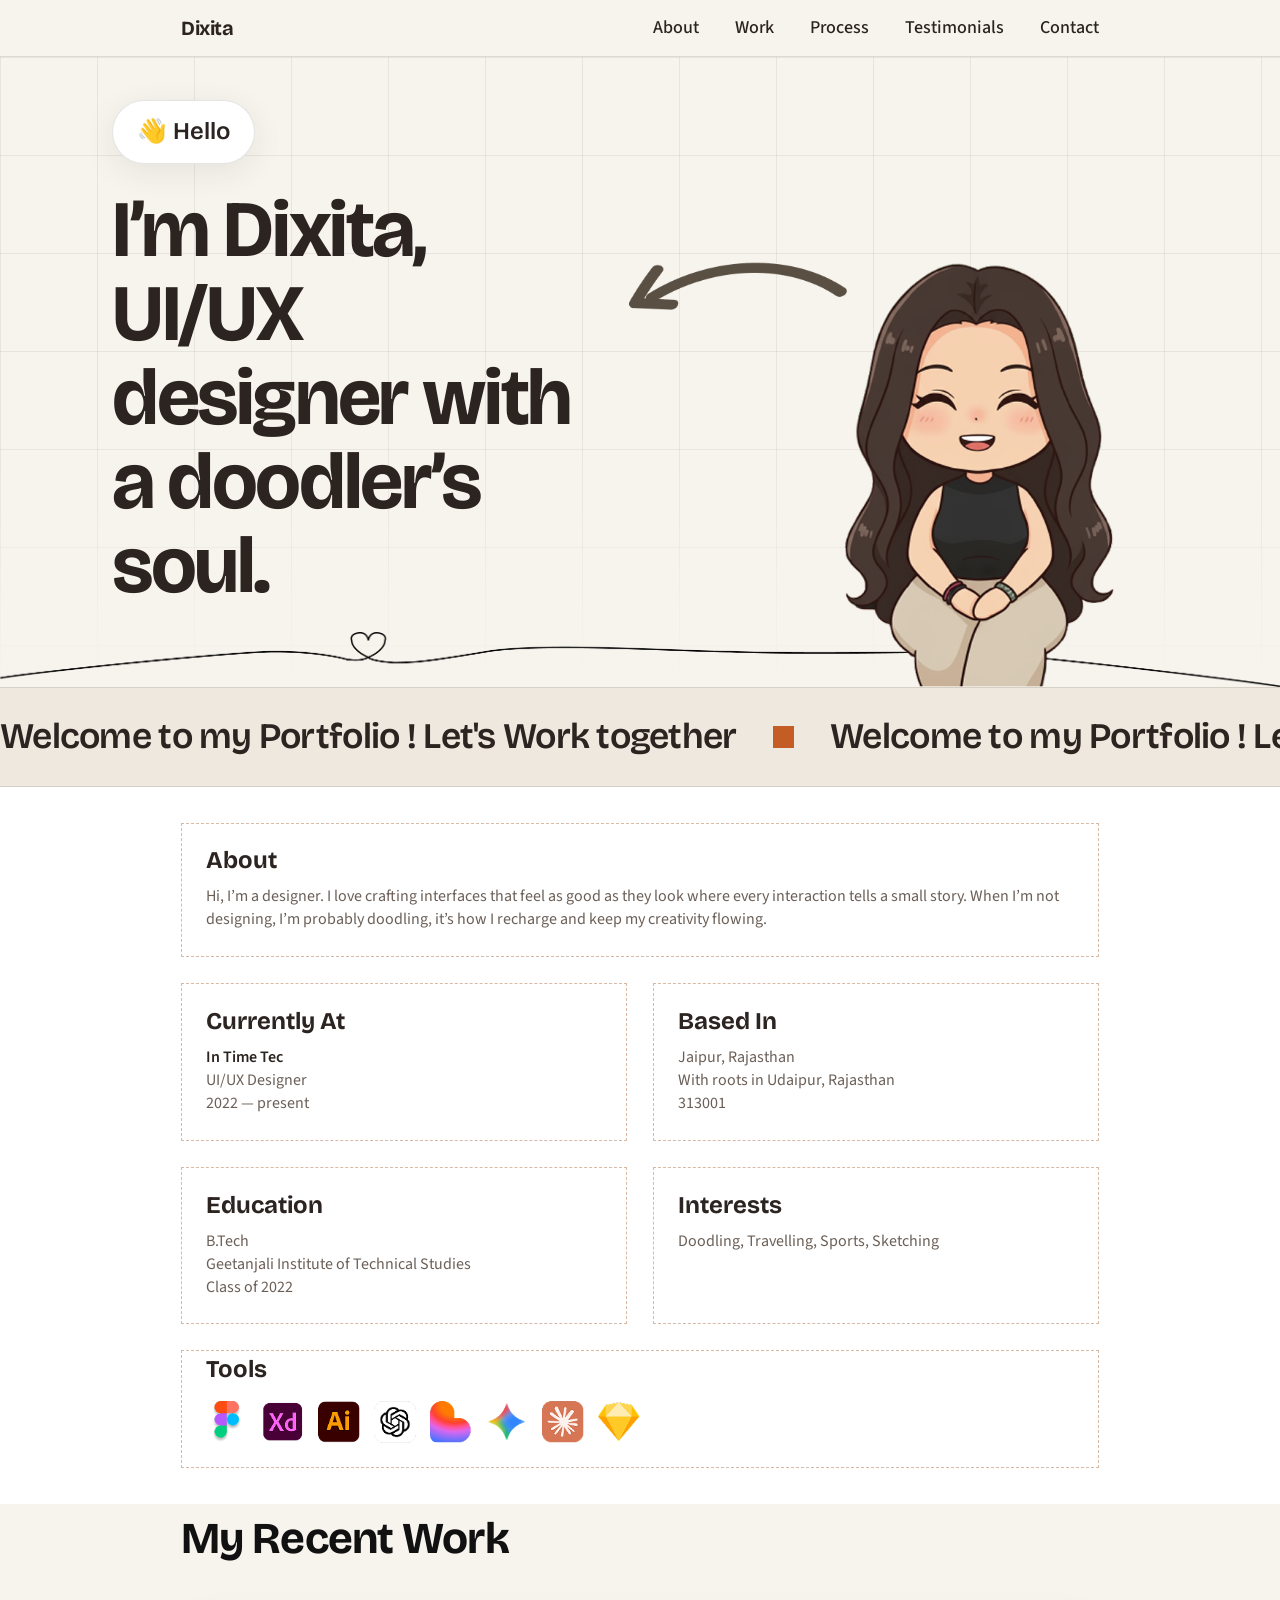
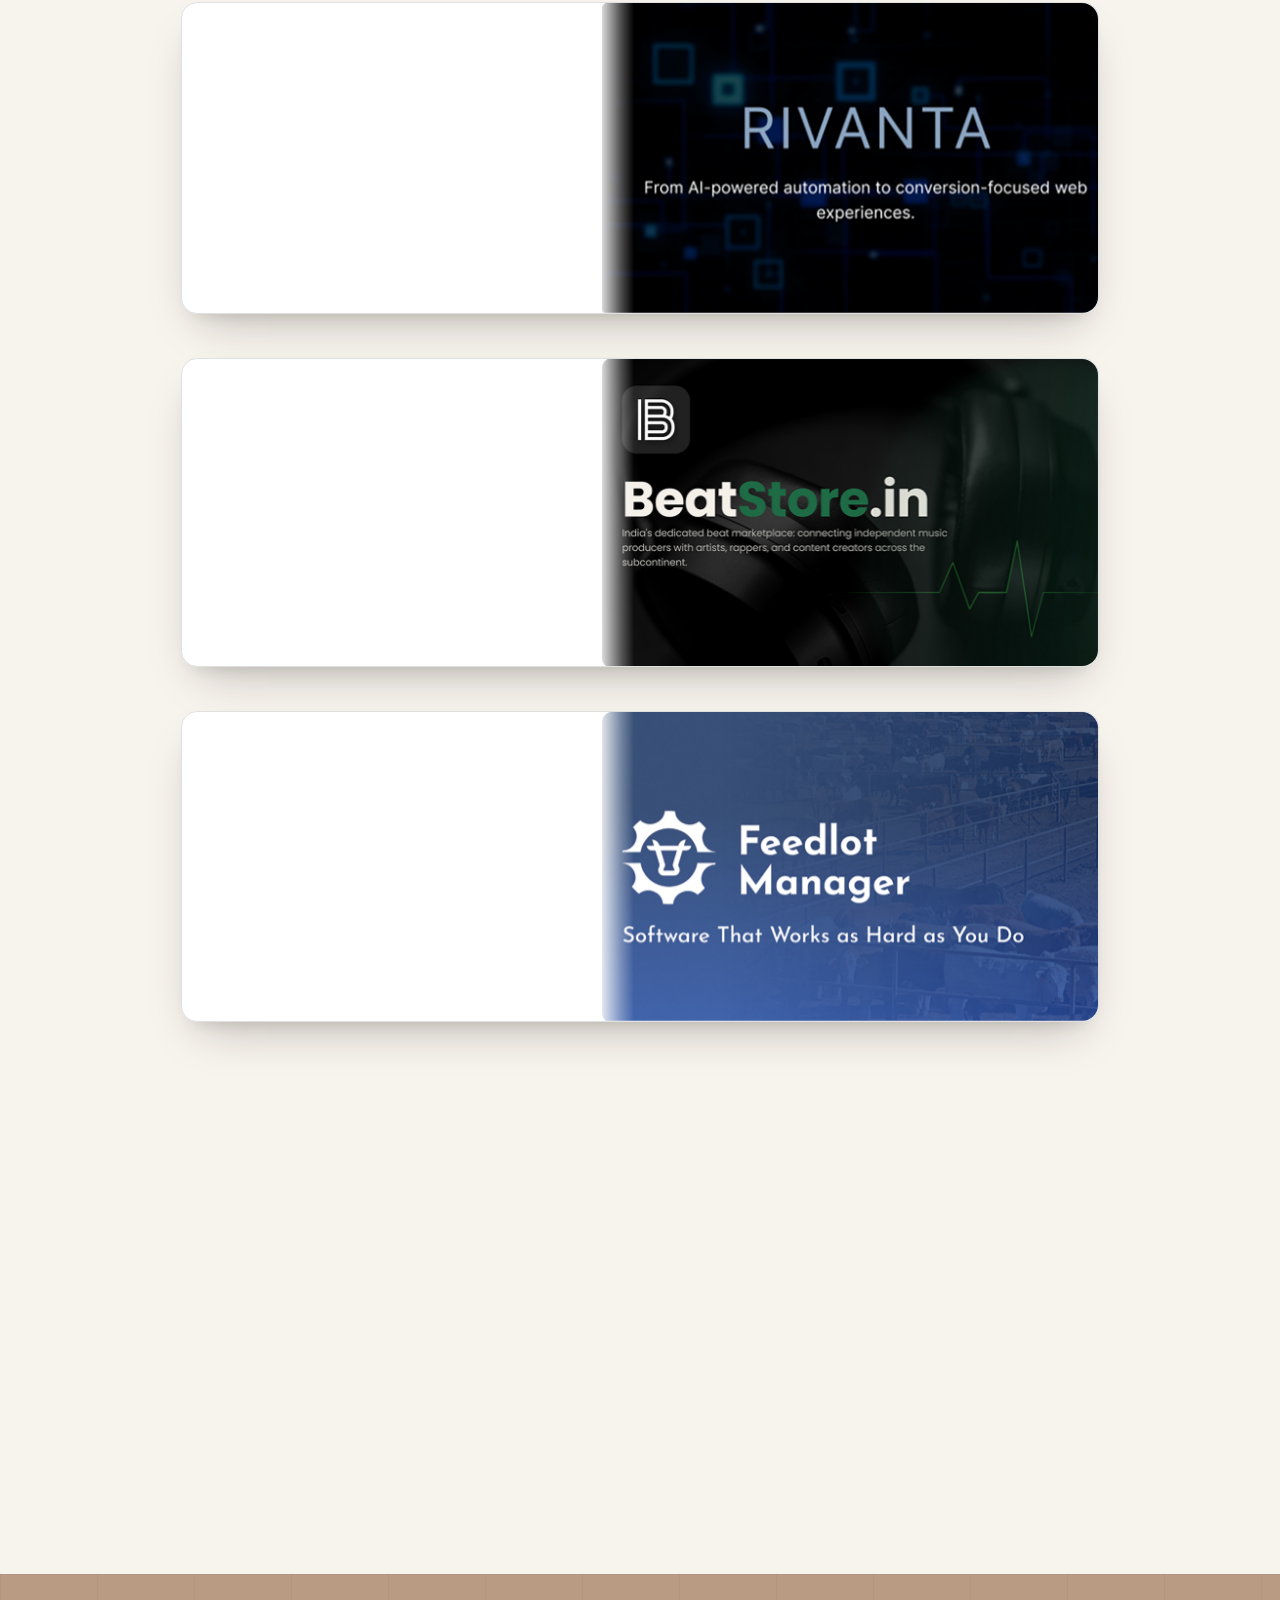
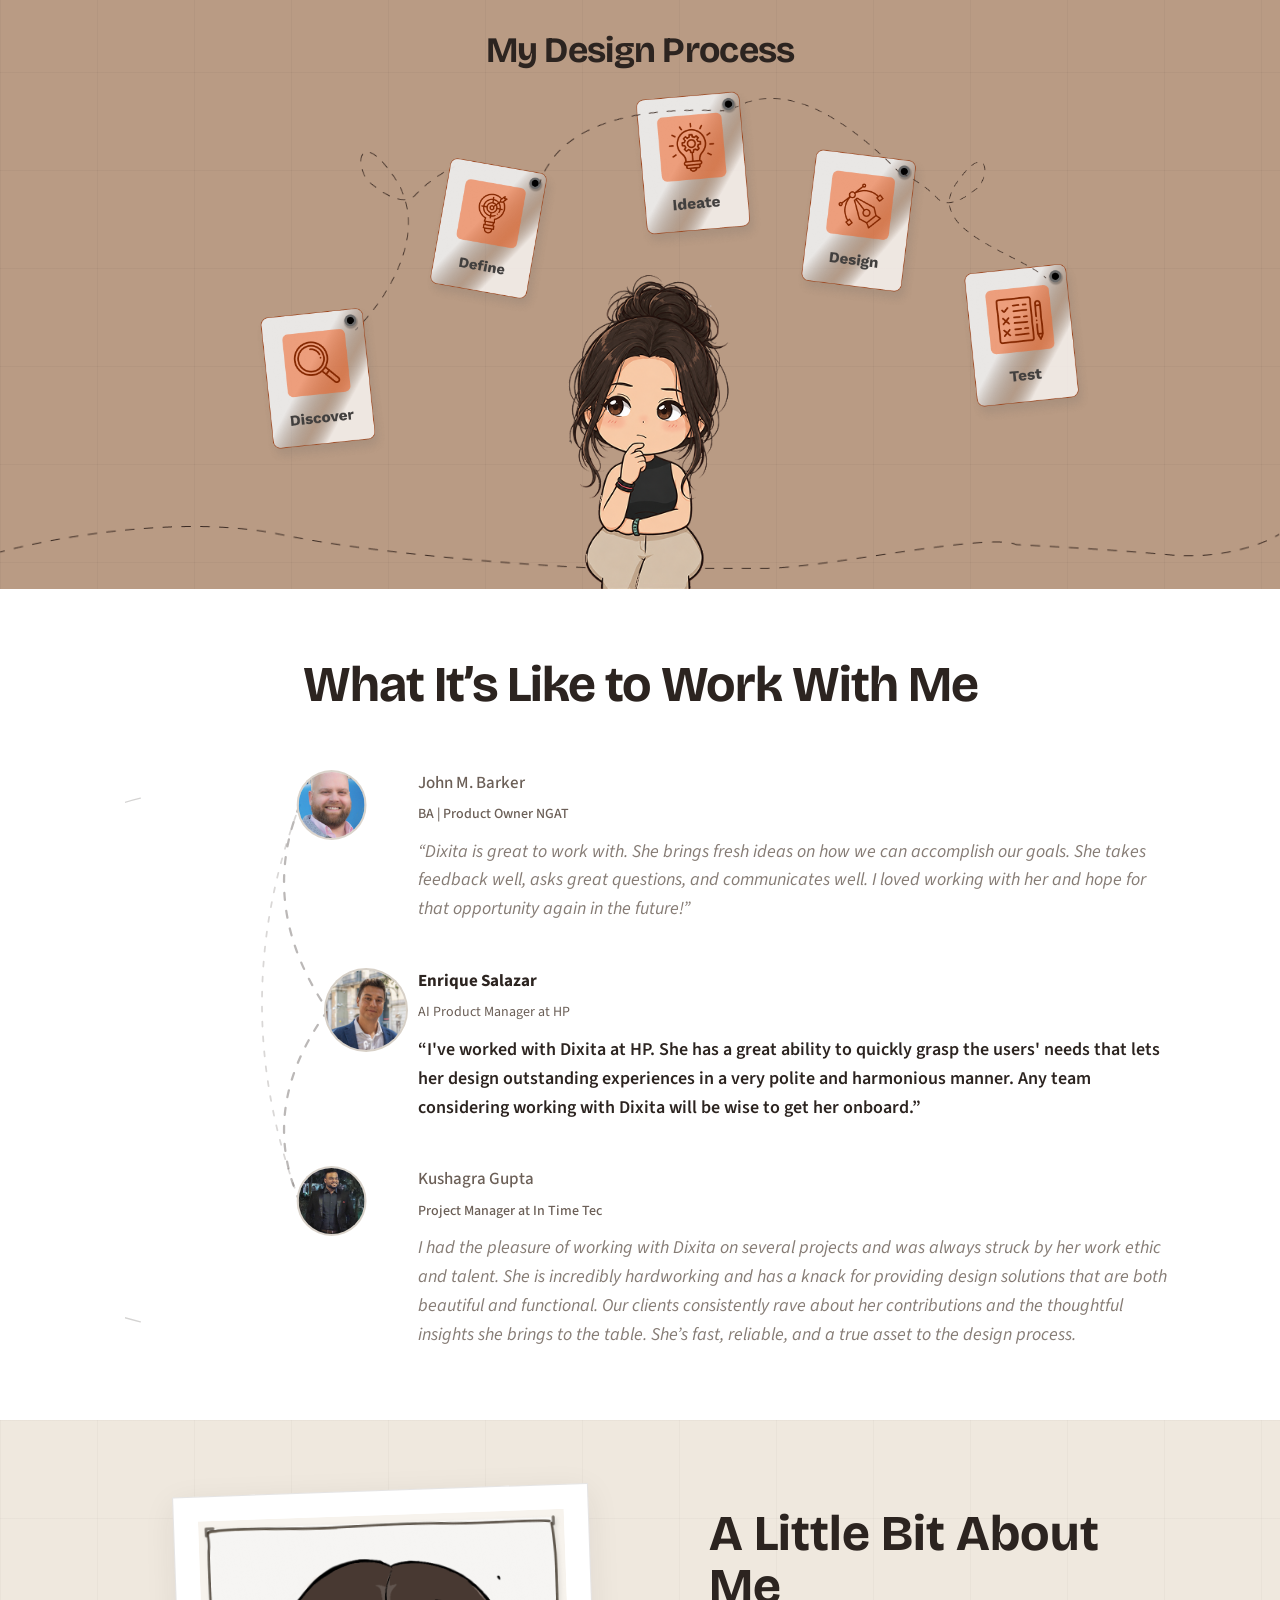
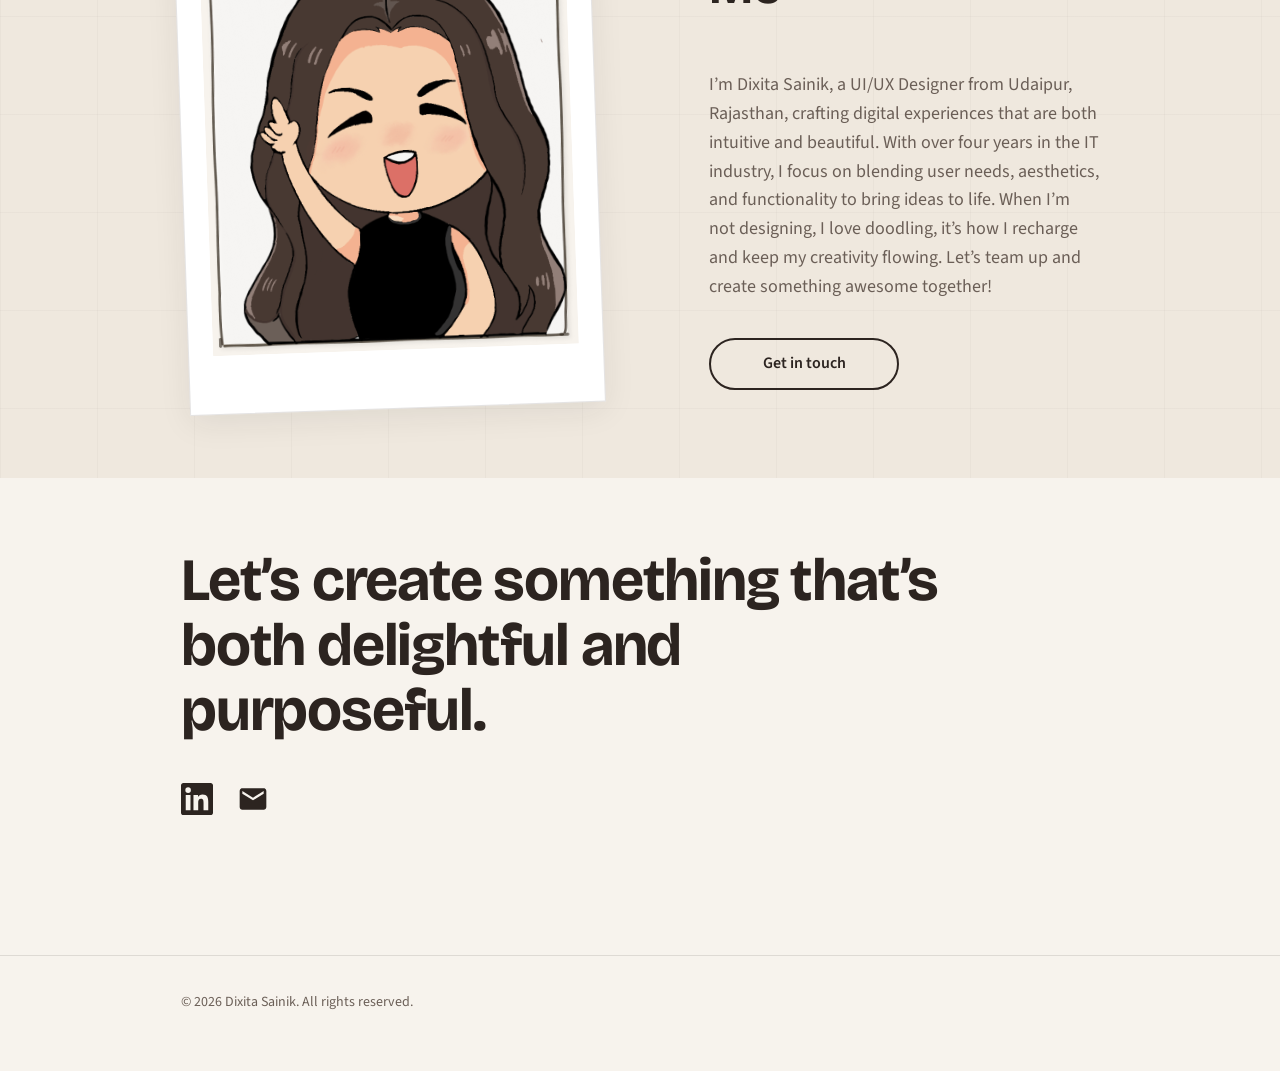
==== portfolio/index.html @ 6cc3f4b0 "updated work sec" ====
<!DOCTYPE html>
<html lang="en">
  <head>
    <meta charset="UTF-8" />
    <meta name="viewport" content="width=device-width, initial-scale=1" />
    <meta
      name="description"
      content="Dixita Sainik — UI/UX designer with a doodler's soul. Portfolio based on Figma frame Two (288:1553)."
    />
    <title>Dixita Sainik | UI/UX Designer</title>
    <link rel="preconnect" href="https://fonts.googleapis.com" />
    <link rel="preconnect" href="https://fonts.gstatic.com" crossorigin />
    <link
      href="https://fonts.googleapis.com/css2?family=Bricolage+Grotesque:opsz,wght@12..96,400;12..96,600;12..96,700&family=Source+Sans+3:wght@400;500;600&display=swap"
      rel="stylesheet"
    />
    <link rel="stylesheet" href="styles.css" />
    <link rel="stylesheet" href="fm.css" />
  </head>
  <body>
    <a class="skip-link" href="#main">Skip to main content</a>

    <header class="site-header">
      <div class="site-header__inner">
        <a class="logo" href="#">Dixita</a>
        <nav class="site-nav" aria-label="Primary">
          <input
            type="checkbox"
            id="site-nav-toggle"
            class="site-nav__checkbox"
            aria-controls="site-nav-menu"
          />
          <label for="site-nav-toggle" class="site-nav__toggle">
            <span class="visually-hidden">Open menu</span>
            <span class="site-nav__toggle-bar" aria-hidden="true"></span>
            <span class="site-nav__toggle-bar" aria-hidden="true"></span>
            <span class="site-nav__toggle-bar" aria-hidden="true"></span>
          </label>
          <ul id="site-nav-menu" class="site-nav__list">
            <li><a href="#about">About</a></li>
            <li><a href="#work">Work</a></li>
            <li><a href="#process">Process</a></li>
            <li><a href="#testimonials">Testimonials</a></li>
            <li><a href="#contact">Contact</a></li>
          </ul>
        </nav>
      </div>
    </header>

    <main id="main">
      <section class="hero" aria-labelledby="hero-heading">
        <div class="hero__grid" aria-hidden="true"></div>
        <div class="hero__line" aria-hidden="true">
          <img
            src="assets/line.png"
            alt=""
            class="hero__line-img"
            width="2668"
            height="115"
            decoding="async"
          />
        </div>
        <div class="hero__inner">
          <div class="hero__copy">
            <p class="hero__badge">
              <span class="hero__badge-emoji" aria-hidden="true">👋</span> Hello
            </p>
            <h1 id="hero-heading" class="hero__title">
              I’m Dixita, UI/UX designer with a doodler’s soul.
            </h1>
          </div>
          <figure class="hero__portrait">
            <img
              src="assets/Hero_sec.png"
              alt="Illustrated portrait of Dixita Sainik"
              width="542"
              height="616"
              loading="eager"
              decoding="async"
            />
            <figcaption class="visually-hidden">Hero portrait</figcaption>
          </figure>
        </div>
      </section>

      <div class="marquee" aria-label="Welcome message">
        <div class="marquee__track">
          <div class="marquee__group">
            <span class="marquee__item">
              <span class="marquee__message">
                Welcome to my Portfolio !
                Let's Work together
              </span>
            </span>
            <span class="marquee__square" aria-hidden="true"></span>
            <span class="marquee__item">
              <span class="marquee__message">
                Welcome to my Portfolio !
                Let's Work together
              </span>
            </span>
            <span class="marquee__square" aria-hidden="true"></span>
          </div>
          <div class="marquee__group" aria-hidden="true">
            <span class="marquee__item">
              <span class="marquee__message">
                Welcome to my Portfolio !
                Let's Work together
              </span>
            </span>
            <span class="marquee__square" aria-hidden="true"></span>
            <span class="marquee__item">
              <span class="marquee__message">
                Welcome to my Portfolio !
                Let's Work together
              </span>
            </span>
            <span class="marquee__square" aria-hidden="true"></span>
          </div>
        </div>
      </div>

      <section id="about" class="section section--about" aria-labelledby="about-heading">
        <div class="section__inner about-boxes">
          <header class="about-intro about-box">
            <h2 id="about-heading">About</h2>
            <p class="about-intro__lede">
              Hi, I’m a designer. I love crafting interfaces that feel as good as they
              look where every interaction tells a small story. When I’m not designing,
              I’m probably doodling, it’s how I recharge and keep my creativity flowing.
            </p>
          </header>

          <div class="about-box-row">
            <article class="info-card about-box">
              <h3>Currently At</h3>
              <p>
                <strong>In Time Tec</strong><br />
                UI/UX Designer<br />
                2022 — present
              </p>
            </article>
            <article class="info-card about-box">
              <h3>Based In</h3>
              <p>
                Jaipur, Rajasthan<br />
                With roots in Udaipur, Rajasthan<br />
                313001
              </p>
            </article>
          </div>

          <div class="about-box-row">
            <article class="info-card about-box">
              <h3>Education</h3>
              <p>
                B.Tech<br />
                Geetanjali Institute of Technical Studies<br />
                Class of 2022
              </p>
            </article>
            <article class="info-card about-box">
              <h3>Interests</h3>
              <p>Doodling, Travelling, Sports, Sketching</p>
            </article>
          </div>

          <div class="tools about-box">
            <h3 class="tools__heading">Tools</h3>
            <ul class="tools__list" role="list">
              <li>
                <img src="assets/figma%201.png" alt="Figma" width="61" height="61" />
              </li>
              <li>
                <img src="assets/xd%201.png" alt="Adobe XD" width="61" height="61" />
              </li>
              <li>
                <img
                  src="assets/illustrator%201.png"
                  alt="Adobe Illustrator"
                  width="61"
                  height="61"
                />
              </li>
              <li>
                <img src="assets/chatgpt-icon%201.png" alt="ChatGPT" width="61" height="61" />
              </li>
              <li>
                <img src="assets/lovable-ai-icon%201.png" alt="Lovable AI" width="61" height="61" />
              </li>
              <li>
                <img src="assets/google-gemini-icon%201.png" alt="Google Gemini" width="61" height="61" />
              </li>
              <li>
                <img src="assets/claude-ai-icon%201.png" alt="Claude AI" width="61" height="61" />
              </li>
              <li>
                <img src="assets/sketch%201.png" alt="Sketch" width="61" height="61" />
              </li>
            </ul>
          </div>
        </div>
      </section>

      <section
        id="work"
        class="section section--work"
        aria-labelledby="work-heading"
      >
        <div class="section__inner">
          <h2 id="work-heading" class="work__title">My Recent Work</h2>
          <div class="cards">
            <article class="card card--stack-0">
              <div class="card__media">
                <img
                  class="card__image"
                  src="assets/rivanta 1.png"
                  alt="Rivanta — From AI-powered automation to conversion-focused web experiences"
                  loading="lazy"
                  decoding="async"
                />
              </div>
            </article>
            <article class="card card--stack-1">
              <div class="card__media">
                <img
                  class="card__image"
                  src="assets/beatstore 1.png"
                  alt="BeatStore.in — India's dedicated beat marketplace for producers and artists"
                  loading="lazy"
                  decoding="async"
                />
              </div>
            </article>
            <article class="card card--stack-2">
              <div class="card__media">
                <img
                  class="card__image"
                  src="assets/fm 1.png"
                  alt="Feedlot Manager — Software that works as hard as you do"
                  loading="lazy"
                  decoding="async"
                />
              </div>
            </article>
            <div class="cards__runway" aria-hidden="true"></div>
          </div>
        </div>
      </section>

      <section
        id="process"
        class="section section--process"
        aria-labelledby="process-heading"
      >
        <div class="section__inner">
          <h2 id="process-heading" class="section__title section__title--center">
            My Design Process
          </h2>
          <div class="process">
            <div class="process__stage">
              <div class="process-bar">
                <div class="process one">
                  <img src="assets/process01.png">
                </div>
                <div class="process two">
                  <img src="assets/process02.png">
                </div>
                <div class="process three">
                  <img src="assets/process03.png">
                </div>
                <div class="process four">
                  <img src="assets/process04.png">
                </div>
              </div>
              <ol class="process__cards" role="list">
                <li class="process__card process__card--discover">
                  <img src="assets/processDiscover.png" alt="Discover" width="213" height="254" loading="lazy" decoding="async" />
                </li>
                <li class="process__card process__card--define">
                  <img src="assets/processDefine.png" alt="Define" width="221" height="261" loading="lazy" decoding="async" />
                </li>
                <li class="process__card process__card--ideate">
                  <img src="assets/processIdeate.png" alt="Ideate" width="207" height="251" loading="lazy" decoding="async" />
                </li>
                <li class="process__card process__card--design">
                  <img src="assets/processDesign.png" alt="Design" width="213" height="255" loading="lazy" decoding="async" />
                </li>
                <li class="process__card process__card--test">
                  <img src="assets/ProcessTest.png" alt="Test" width="210" height="253" loading="lazy" decoding="async" />
                </li>
              </ol>
              <img
                src="assets/line2.png"
                alt=""
                class="process__wave"
                width="1362"
                height="46"
                aria-hidden="true"
                decoding="async"
              />
              <figure class="process__figure">
                <img
                  src="assets/design_process.png"
                  alt="Illustration of Dixita thinking through the design process"
                  width="378"
                  height="425"
                  loading="lazy"
                  decoding="async"
                />
              </figure>
            </div>
          </div>
        </div>
      </section>

      <section
        id="testimonials"
        class="section section--testimonials"
        aria-labelledby="testimonials-heading"
      >
        <div class="section__inner">
          <h2 id="testimonials-heading" class="section__title section__title--center">
            What It’s Like to Work With Me
          </h2>
          <div
            id="testimonial-carousel"
            class="testimonial-carousel"
            data-interval="6200"
          >
            <ul class="testimonial-list" role="list">
            <li>
              <article class="testimonial">
                <div class="testimonial__author">
                  <img
                    src="assets/1743025777683.jpg"
                    alt="Headshot of John M. Barker"
                    width="74"
                    height="74"
                    class="testimonial__avatar"
                    loading="lazy"
                    decoding="async"
                  />
                  <div>
                    <p class="testimonial__name">John M. Barker</p>
                    <p class="testimonial__role">BA | Product Owner NGAT</p>
                  </div>
                </div>
                <blockquote class="testimonial__quote">
                  <p>
                    “Dixita is great to work with. She brings fresh ideas on how we can
                    accomplish our goals. She takes feedback well, asks great questions,
                    and communicates well. I loved working with her and hope for that
                    opportunity again in the future!”
                  </p>
                </blockquote>
              </article>
            </li>
            <li>
              <article class="testimonial">
                <div class="testimonial__author">
                  <img
                    src="assets/1666805970572.jpg"
                    alt="Headshot of Enrique Salazar"
                    width="74"
                    height="74"
                    class="testimonial__avatar"
                    loading="lazy"
                    decoding="async"
                  />
                  <div>
                    <p class="testimonial__name">Enrique Salazar</p>
                    <p class="testimonial__role">AI Product Manager at HP</p>
                  </div>
                </div>
                <blockquote class="testimonial__quote">
                  <p>
                    “I've worked with Dixita at HP. She has a great ability to quickly
                    grasp the users' needs that lets her design outstanding experiences
                    in a very polite and harmonious manner. Any team considering working
                    with Dixita will be wise to get her onboard.”
                  </p>
                </blockquote>
              </article>
            </li>
            <li>
              <article class="testimonial">
                <div class="testimonial__author">
                  <img
                    src="assets/1714303906770.jpg"
                    alt="Headshot of Kushagra Gupta"
                    width="74"
                    height="74"
                    class="testimonial__avatar"
                    loading="lazy"
                    decoding="async"
                  />
                  <div>
                    <p class="testimonial__name">Kushagra Gupta</p>
                    <p class="testimonial__role">Project Manager at In Time Tec</p>
                  </div>
                </div>
                <blockquote class="testimonial__quote">
                  <p>
                    I had the pleasure of working with Dixita on several projects and was
                    always struck by her work ethic and talent. She is incredibly
                    hardworking and has a knack for providing design solutions that are
                    both beautiful and functional. Our clients consistently rave about her
                    contributions and the thoughtful insights she brings to the table.
                    She’s fast, reliable, and a true asset to the design process.
                  </p>
                </blockquote>
              </article>
            </li>
          </ul>
          </div>
        </div>
      </section>

      <section
        id="bio"
        class="section section--bio"
        aria-labelledby="bio-heading"
      >
        <div class="section__inner section__inner--bio">
          <figure class="polaroid">
            <div class="polaroid__frame">
              <img
                src="assets/About_me.png"
                alt="Dixita Sainik"
                width="400"
                height="475"
                loading="lazy"
                decoding="async"
                class="polaroid__photo"
              />
            </div>
          </figure>
          <div class="bio__copy">
            <h2 id="bio-heading">A Little Bit About Me</h2>
            <p>
              I’m Dixita Sainik, a UI/UX Designer from Udaipur, Rajasthan, crafting
              digital experiences that are both intuitive and beautiful. With over four
              years in the IT industry, I focus on blending user needs, aesthetics, and
              functionality to bring ideas to life. When I’m not designing, I love
              doodling, it’s how I recharge and keep my creativity flowing. Let’s team up
              and create something awesome together!
            </p>
            <a class="button button--ghost" href="#contact">Get in touch</a>
          </div>
        </div>
      </section>

      <section id="contact" class="section section--cta" aria-labelledby="cta-heading">
        <div class="section__inner section__inner--cta">
          <h2 id="cta-heading" class="cta__title">
            Let’s create something that’s both delightful and purposeful.
          </h2>
          <nav class="cta__social" aria-label="Social links">
            <a href="#" class="cta__social-link" aria-label="LinkedIn">
              <svg viewBox="0 0 24 24" width="32" height="32" aria-hidden="true">
                <path
                  fill="currentColor"
                  d="M20.447 20.452h-3.554v-5.569c0-1.328-.027-3.037-1.852-3.037-1.853 0-2.136 1.445-2.136 2.939v5.667H9.351V9h3.414v1.561h.046c.477-.9 1.637-1.85 3.37-1.85 3.601 0 4.267 2.37 4.267 5.455v6.286zM5.337 7.433a2.062 2.062 0 01-2.063-2.065 2.064 2.064 0 114.126 0 2.063 2.063 0 01-2.063 2.065zm1.782 13.019H3.555V9h3.564v11.452zM22.225 0H1.771C.792 0 0 .774 0 1.729v20.542C0 23.227.792 24 1.771 24h20.451C23.2 24 24 23.227 24 22.271V1.729C24 .774 23.2 0 22.222 0h.003z"
                />
              </svg>
            </a>
            <a href="mailto:hello@dixita.design" class="cta__social-link" aria-label="Email">
              <svg viewBox="0 0 24 24" width="32" height="32" aria-hidden="true">
                <path
                  fill="currentColor"
                  d="M20 4H4c-1.1 0-2 .9-2 2v12c0 1.1.9 2 2 2h16c1.1 0 2-.9 2-2V6c0-1.1-.9-2-2-2zm0 4l-8 5-8-5V6l8 5 8-5v2z"
                />
              </svg>
            </a>
          </nav>
        </div>
      </section>
    </main>

    <div class="notebook-wrapper">
  <div id="flipbook">

    <!-- Cover -->
    <div class="page cover">
      <img src="cover.png" alt="">
    </div>


    <footer class="site-footer">
      <div class="site-footer__inner">
        <p>&copy; 2026 Dixita Sainik. All rights reserved.</p>
      </div>
    </footer>
    <script src="testimonials-carousel.js" defer></script>
    <script src="process-section.js" defer></script>
  </body>
</html>
---- portfolio/styles.css ----
/* Frame Two (288:1553) — tokens from design-tokens.md; colors approximate until MCP */
:root {
  --color-bg: #f7f3ed;
  --color-bg-alt: #efe8de;
  --color-surface: #ffffff;
  --color-text: #2c2420;
  --color-text-muted: #6b5f57;
  --color-accent: #c45c26;
  --color-accent-hover: #a34a1c;
  --color-border: rgba(44, 36, 32, 0.12);
  --color-about-border: #d8b9a5;
  --color-grid: rgba(44, 36, 32, 0.07);
  --color-focus-ring: #e8a87c;

  --font-display: "Bricolage Grotesque", system-ui, sans-serif;
  --font-sans: "Source Sans 3", system-ui, sans-serif;

  --text-hero: clamp(2.75rem, 7vw, 5rem);
  --text-cta: clamp(2rem, 5vw, 3.75rem);
  --text-section: clamp(2rem, 4vw, 3.125rem);
  --text-subsection: clamp(1.5rem, 3vw, 2.5rem);
  --text-body: 1.125rem;
  --text-small: 0.875rem;

  --container-max: 71.375rem;
  --container-pad: 1.25rem;
  --header-height: 3.5rem;
  --slider-height: 6.25rem;

  --space-1: 0.5rem;
  --space-2: 0.625rem;
  --space-3: 0.75rem;
  --space-4: 0.875rem;
  --space-5: 1.125rem;
  --space-6: 1.5rem;
  --space-7: 1.875rem;
  --space-8: 2.25rem;
  --space-9: 2.5rem;
  --space-10: 3.625rem;
  --space-11: 4.375rem;
  --space-12: 7rem;

  --radius-sm: 0.5rem;
  --radius-md: 0.75rem;
  --radius-lg: 1rem;
  --radius-pill: 999px;

  --button-height: 3.25rem;
  --shadow-soft: 0 8px 32px rgba(44, 36, 32, 0.08);
  --transition: 180ms ease;
}

@media (min-width: 48rem) {
  :root {
    --container-pad: 3rem;
  }
}

@media (min-width: 75rem) {
  :root {
    --container-pad: var(--space-12);
  }
}

*,
*::before,
*::after {
  box-sizing: border-box;
}

html {
  scroll-behavior: smooth;
}

body {
  margin: 0;
  min-height: 100vh;
  font-family: var(--font-sans);
  font-size: var(--text-body);
  line-height: 1.55;
  color: var(--color-text);
  background: var(--color-bg);
  -webkit-font-smoothing: antialiased;
}

img {
  display: block;
  max-width: 100%;
  height: auto;
}

a {
  color: inherit;
}

:focus-visible {
  outline: 2px solid var(--color-focus-ring);
  outline-offset: 2px;
}

.visually-hidden {
  position: absolute;
  width: 1px;
  height: 1px;
  padding: 0;
  margin: -1px;
  overflow: hidden;
  clip: rect(0, 0, 0, 0);
  white-space: nowrap;
  border: 0;
}

.skip-link {
  position: absolute;
  left: var(--space-6);
  top: var(--space-6);
  padding: var(--space-3) var(--space-6);
  background: var(--color-accent);
  color: #fff;
  border-radius: var(--radius-sm);
  z-index: 200;
  transform: translateY(-200%);
  text-decoration: none;
  font-weight: 600;
  transition: transform var(--transition);
}

.skip-link:focus {
  transform: translateY(0);
}

#main {
  overflow: visible;
}

.section__inner {
  max-width: var(--container-max);
  margin: 0 auto;
  padding: var(--space-11) var(--container-pad);
}

.section__title {
  margin: 0 0 var(--space-8);
  font-family: var(--font-display);
  font-size: var(--text-section);
  font-weight: 700;
  line-height: 1.05;
  letter-spacing: -0.02em;
}

.section__title--center {
  text-align: center;
}

/* Header */
.site-header {
  position: sticky;
  top: 0;
  z-index: 100;
  background: color-mix(in srgb, var(--color-bg) 90%, transparent);
  backdrop-filter: blur(10px);
  border-bottom: 1px solid var(--color-border);
}

.site-header__inner {
  max-width: var(--container-max);
  margin: 0 auto;
  padding: var(--space-2) var(--container-pad);
  display: flex;
  align-items: center;
  justify-content: space-between;
  min-height: var(--header-height);
}

.logo {
  font-family: var(--font-display);
  font-size: 1.25rem;
  font-weight: 700;
  text-decoration: none;
  letter-spacing: -0.02em;
}

.logo:hover {
  color: var(--color-accent);
}

.site-nav {
  position: relative;
}

.site-nav__checkbox {
  position: absolute;
  width: 1px;
  height: 1px;
  padding: 0;
  margin: -1px;
  overflow: hidden;
  clip: rect(0, 0, 0, 0);
  white-space: nowrap;
  border: 0;
}

.site-nav__toggle {
  display: inline-flex;
  flex-direction: column;
  justify-content: center;
  gap: 5px;
  width: 2.75rem;
  height: 2.75rem;
  padding: 0;
  border: 1px solid var(--color-border);
  border-radius: var(--radius-md);
  background: var(--color-surface);
  cursor: pointer;
}

.site-nav__toggle-bar {
  display: block;
  height: 2px;
  width: 1.25rem;
  margin: 0 auto;
  background: var(--color-text);
  border-radius: 1px;
}

.site-nav__list {
  list-style: none;
  margin: 0;
  padding: 0;
  display: flex;
  flex-direction: column;
  gap: var(--space-1);
  position: absolute;
  right: 0;
  top: calc(100% + var(--space-3));
  min-width: 12rem;
  background: var(--color-surface);
  border: 1px solid var(--color-border);
  border-radius: var(--radius-md);
  box-shadow: var(--shadow-soft);
  max-height: 0;
  overflow: hidden;
  opacity: 0;
  pointer-events: none;
  transition:
    max-height 220ms ease,
    opacity 220ms ease;
}

.site-nav__checkbox:checked ~ .site-nav__list {
  max-height: 20rem;
  opacity: 1;
  pointer-events: auto;
  padding: var(--space-4);
}

.site-nav__list a {
  display: block;
  padding: var(--space-3) var(--space-4);
  font-weight: 500;
  text-decoration: none;
  border-radius: var(--radius-sm);
}

.site-nav__list a:hover {
  background: var(--color-bg-alt);
  color: var(--color-accent);
}

@media (min-width: 48rem) {
  .site-nav__toggle {
    display: none;
  }

  .site-nav__checkbox {
    display: none;
  }

  .site-nav__list {
    position: static;
    flex-direction: row;
    gap: var(--space-8);
    background: transparent;
    border: 0;
    box-shadow: none;
    max-height: none;
    opacity: 1;
    pointer-events: auto;
    padding: 0;
    overflow: visible;
    min-width: 0;
  }

  .site-nav__list a {
    padding: 0;
  }

  .site-nav__list a:hover {
    background: transparent;
  }
}

/* Hero */
.hero {
  position: relative;
  overflow: hidden;
  display: flex;
  flex-direction: column;
  padding: 0 var(--container-pad) 0;
  min-height: clamp(28rem, 70vh, 40rem);
}

.hero__grid {
  position: absolute;
  inset: 0;
  z-index: 0;
  background-image:
    linear-gradient(var(--color-grid) 1px, transparent 1px),
    linear-gradient(90deg, var(--color-grid) 1px, transparent 1px);
  background-size: 6.0625rem 6.125rem;
  mask-image: linear-gradient(180deg, black 60%, transparent 100%);
  pointer-events: none;
}

.hero__line {
  position: absolute;
  left: 50%;
  bottom: 0;
  z-index: 0;
  width: 100vw;
  line-height: 0;
  transform: translateX(-50%);
  pointer-events: none;
}

.hero__line-img {
  display: block;
  width: 100%;
  height: auto;
  transform: scaleX(-1);
}

.hero__inner {
  position: relative;
  z-index: 1;
  flex: 1;
  min-height: 100%;
  max-width: var(--container-max);
  width: 100%;
  margin: 0 auto;
  display: flex;
  flex-direction: column;
  gap: var(--space-8);
  padding-top: 0;
  padding-bottom: 0;
}

.hero__badge {
  display: inline-block;
  margin: 0 0 var(--space-6);
  padding: var(--space-3) var(--space-6);
  font-family: var(--font-display);
  font-size: 1.5rem;
  font-weight: 600;
  background: var(--color-surface);
  border: 1px solid var(--color-border);
  border-radius: var(--radius-pill);
  box-shadow: var(--shadow-soft);
  cursor: default;
}

.hero__badge-emoji {
  display: inline-block;
  transform-origin: 70% 90%;
}

.hero__badge:hover .hero__badge-emoji {
  animation: hero-hand-wave 0.85s ease-in-out;
}

@keyframes hero-hand-wave {
  0%,
  100% {
    transform: rotate(0deg);
  }
  15% {
    transform: rotate(16deg);
  }
  30% {
    transform: rotate(-12deg);
  }
  45% {
    transform: rotate(14deg);
  }
  60% {
    transform: rotate(-8deg);
  }
  75% {
    transform: rotate(8deg);
  }
  90% {
    transform: rotate(-3deg);
  }
}

@media (prefers-reduced-motion: reduce) {
  .hero__badge:hover .hero__badge-emoji {
    animation: none;
  }
}

.hero__title {
  margin: 0;
  max-width: 39rem;
  font-family: var(--font-display);
  font-size: var(--text-hero);
  font-weight: 700;
  line-height: 1.05;
  letter-spacing: -0.03em;
}

.hero__portrait {
  position: relative;
  margin: 0;
  margin-top: auto;
  margin-bottom: 0;
  align-self: center;
  max-width: 20rem;
  line-height: 0;
}

.hero__portrait img {
  display: block;
  width: 100%;
  background: transparent;
}

@media (min-width: 56rem) {
  .hero__inner {
    display: grid;
    grid-template-columns: 1fr minmax(16rem, 34rem);
    gap: var(--space-6);
    padding-top: 0;
    align-items: end;
  }

  .hero__copy {
    align-self: center;
    padding-bottom: var(--space-8);
  }

  .hero__portrait {
    justify-self: end;
    align-self: end;
    margin-top: 0;
    max-width: none;
  }
}

/* Marquee */
.marquee {
  height: var(--slider-height);
  overflow: hidden;
  background: var(--color-bg-alt);
  border-block: 1px solid var(--color-border);
  display: flex;
  align-items: center;
}

.marquee__track {
  display: flex;
  width: max-content;
  animation: marquee 12s linear infinite;
  will-change: transform;
}

.marquee__group {
  display: flex;
  align-items: center;
  gap: var(--space-8);
  padding-right: var(--space-8);
  flex-shrink: 0;
}

.marquee__item {
  display: inline-flex;
  align-items: center;
  gap: var(--space-6);
  flex-shrink: 0;
}

.marquee__message {
  display: inline-flex;
  align-items: center;
  justify-content: center;
  gap: var(--space-6);
  white-space: nowrap;
  font-family: var(--font-display);
  font-size: clamp(1.5rem, 3vw, 2.25rem);
  font-weight: 600;
  letter-spacing: -0.02em;
  color: var(--color-text);
}

.marquee__square {
  display: block;
  width: 0.6em;
  height: 0.6em;
  flex-shrink: 0;
  align-self: center;
  font-size: clamp(1.5rem, 3vw, 2.25rem);
  background: var(--color-accent);
}

@keyframes marquee {
  from {
    transform: translateX(0);
  }
  to {
    transform: translateX(-50%);
  }
}

/* About */
.section--about {
  background: var(--color-surface);
}

.section--about .section__inner {
  padding-top: var(--space-8);
  padding-bottom: var(--space-8);
}

.about-boxes {
  display: flex;
  flex-direction: column;
  gap: 1.625rem;
}

.about-box-row {
  display: grid;
  grid-template-columns: repeat(2, minmax(0, 1fr));
  gap: 1.625rem;
}

.about-box {
  border: 1px dashed var(--color-about-border);
  border-radius: 0;
  padding: var(--space-6);
  background-color: var(--color-surface);
}

.about-intro h2 {
  margin: 0 0 var(--space-3);
  font-family: var(--font-display);
  font-size: 1.5rem;
  font-weight: 700;
  line-height: 1.05;
  text-align: left;
}

.about-intro__lede {
  margin: 0;
  max-width: none;
  font-size: 1rem;
  line-height: 1.45;
  color: var(--color-text-muted);
  text-align: left;
}

.info-card {
  text-align: left;
}

.info-card h3 {
  margin: 0 0 var(--space-3);
  font-family: var(--font-display);
  font-size: 1.5rem;
  font-weight: 700;
  line-height: 1.1;
}

.info-card p {
  margin: 0;
  font-size: 1rem;
  color: var(--color-text-muted);
  line-height: 1.45;
}

.info-card strong {
  color: var(--color-text);
  font-weight: 600;
}

.tools {
  margin-top: 0;
  padding-top: 0;
  text-align: left;
}

.tools__heading {
  margin: 0 0 var(--space-3);
  font-family: var(--font-display);
  font-size: 1.5rem;
  font-weight: 700;
}

.tools__list {
  list-style: none;
  margin: 0;
  padding: 0;
  display: flex;
  flex-wrap: wrap;
  gap: 0.875rem;
}

.tools__list img {
  width: 2.625rem;
  height: 2.625rem;
  object-fit: contain;
  border-radius: var(--radius-sm);
  background: transparent;
  border: none;
  padding: 0;
}

@media (max-width: 47.99rem) {
  .about-box-row {
    grid-template-columns: 1fr;
  }

  .about-box {
    padding: var(--space-5);
  }
}

/* Design process */
.section--process {
  background: #b99b84;
  position: relative;
  overflow: visible;
}

.section--process::before {
  content: "";
  position: absolute;
  inset: 0;
  background-image:
    linear-gradient(rgba(44, 36, 32, 0.07) 1px, transparent 1px),
    linear-gradient(90deg, rgba(44, 36, 32, 0.07) 1px, transparent 1px);
  background-size: 6.0625rem 6.125rem;
  opacity: 0.6;
  pointer-events: none;
}

.section--process .section__inner {
  position: relative;
  z-index: 1;
  max-width: none;
  padding: var(--space-10) var(--container-pad) 0;
}

.section--work {
  background: var(--color-bg);
}

.section--work .section__inner {
  padding-top: 0;
}

.section--work .section__title {
  margin-top: var(--space-6);
}

.process {
  position: relative;
  margin-top: var(--space-6);
}

.process-bar {
  position: absolute;
  top: 0px;
  left: 0px;
  width: 100%;
  height: 100%;

  .process {
    img {
      width: 100%;
      height: auto;
    }
    &.one {
      width: 9.5%;
      position: absolute;
      left: 23%;
      top: 7%;
    }
    &.two {
      width: 16.5%;
      position: absolute;
      left: 41%;
      top: -4%;
      z-index: 11;
      transform: rotate(8deg);
    }
    &.three {
      width: 15.5%;
      position: absolute;
      left: 59%;
      top: -4%;
      z-index: 11;
    }
    &.four {
      width: 13.5%;
      position: absolute;
      left: 75%;
      top: 9%;
      z-index: 11;
    }
  }
}

.section--process .section__title {
  margin-bottom: 0;
  font-size: clamp(1.75rem, 2.8vw, 2.5rem);
}

.process__arc {
  position: absolute;
  inset: 0;
  width: 100%;
  height: 100%;
  z-index: 1;
  pointer-events: none;
  overflow: visible;
}

.process__arc-path {
  stroke: rgba(44, 36, 32, 0.78);
  stroke-width: 0.58;
  stroke-dasharray: 1.45 1.05;
  stroke-linecap: round;
  stroke-linejoin: round;
  vector-effect: non-scaling-stroke;
}

.process__wave {
  position: absolute;
  bottom: 4%;
  left: 50%;
  z-index: 3;
  width: 100vw;
  max-width: none;
  height: auto;
  transform: translateX(-50%);
  pointer-events: none;
}

.process__stage {
  position: relative;
  z-index: 2;
  width: 100%;
  max-width: 90rem;
  margin: 0 auto;
  aspect-ratio: 983 / 461;
}

.process__cards {
  list-style: none;
  margin: 0;
  padding: 0;
}

.process__card {
  position: absolute;
  z-index: 3;
  width: 12.7%;
  line-height: 0;
  cursor: default;
}

.process__card img {
  display: block;
  width: 100%;
  height: auto;
  /* Pivot at top — hangs from the arc like a bell */
  transform-origin: 50% 0;
}

.section--process.is-intro-playing .process__card img {
  animation: process-bell-swing 1.25s cubic-bezier(0.45, 0.05, 0.55, 0.95)
    infinite;
}

.section--process.is-intro-playing .process__card--discover img {
  animation-delay: 0s;
}

.section--process.is-intro-playing .process__card--define img {
  animation-delay: 0.06s;
}

.section--process.is-intro-playing .process__card--ideate img {
  animation-delay: 0.12s;
}

.section--process.is-intro-playing .process__card--design img {
  animation-delay: 0.04s;
}

.section--process.is-intro-playing .process__card--test img {
  animation-delay: 0.1s;
}

.process__card:hover img {
  animation: process-bell-swing 1.25s cubic-bezier(0.45, 0.05, 0.55, 0.95)
    infinite;
}

.process__card--discover:hover img {
  animation-delay: 0s;
}

.process__card--define:hover img {
  animation-delay: 0.06s;
}

.process__card--ideate:hover img {
  animation-delay: 0.12s;
}

.process__card--design:hover img {
  animation-delay: 0.04s;
}

.process__card--test:hover img {
  animation-delay: 0.1s;
}

.process__figure {
  position: absolute;
  bottom: 0;
  left: 50%;
  z-index: 5;
  margin: 0;
  width: 28%;
  max-width: 22rem;
  line-height: 0;
  transform: translateX(-50%);
}

.process__figure img {
  display: block;
  width: 100%;
  height: auto;
}

@keyframes process-bell-swing {
  0%,
  100% {
    transform: rotate(-5.5deg);
  }
  50% {
    transform: rotate(5.5deg);
  }
}

@media (prefers-reduced-motion: reduce) {
  .section--process.is-intro-playing .process__card img,
  .process__card:hover img {
    animation: none;
  }
}

.process__card--discover {
  left: 22.5%;
  top: 45.6%;
  transform: translate(-71.36%, -9.06%);
}

.process__card--define {
  left: 40%;
  top: 18.1%;
  transform: translate(-81.9%, -17.24%);
}

.process__card--ideate {
  left: 58.3%;
  top: 2%;
  transform: translate(-73.43%, -9.16%);
}

.process__card--design {
  left: 75%;
  top: 15.6%;
  transform: translate(-81.22%, -14.9%);
}

.process__card--test {
  left: 89.3%;
  top: 36.8%;
  transform: translate(-72.38%, -9.09%);
}

@media (max-width: 63.99rem) {
  .process__arc {
    display: none;
  }

  .process__stage {
    display: flex;
    flex-direction: column;
    align-items: center;
    gap: var(--space-8);
    aspect-ratio: auto;
    max-width: 22rem;
    padding-bottom: var(--space-8);
  }

  .process__cards {
    display: contents;
  }

  .process__card {
    position: static;
    width: 12rem;
    transform: none;
  }

  .process__figure {
    position: static;
    width: 14rem;
    transform: none;
    order: 6;
    margin-top: var(--space-4);
  }
  .process-bar {
    display: none;
  }
}

/* Work showcase — project tiles (agon, rivanta, beatstore, fm) */
.work-showcase {
  display: flex;
  flex-direction: column;
  gap: var(--space-5);
  margin-top: var(--space-6);
}

.work-showcase__pair {
  display: grid;
  gap: var(--space-5);
  grid-template-columns: 1fr;
}

.work-card {
  margin: 0;
  border-radius: var(--radius-md);
  overflow: hidden;
  border: 1px solid var(--color-border);
  background: var(--color-surface);
  box-shadow: var(--shadow-soft);
}

.work-card--split {
  display: grid;
  grid-template-columns: 1fr;
  min-height: clamp(20rem, 52vw, 32rem);
}

.work-card__body--dark {
  background: #0a0a0a;
  color: #fff;
  padding: var(--space-7) var(--space-8);
  display: flex;
  flex-direction: column;
  align-items: flex-start;
  gap: var(--space-4);
  justify-content: center;
}

.work-card__dots {
  display: flex;
  align-items: center;
  gap: 0.35rem;
}

.work-card__dot {
  width: 0.45rem;
  height: 0.45rem;
  border-radius: 50%;
  flex-shrink: 0;
}

.work-card__dot--light {
  background: #f5f2eb;
}

.work-card__dot--accent {
  background: #c45c26;
}

.work-card__kicker {
  margin: 0;
  font-size: 0.6875rem;
  font-weight: 600;
  letter-spacing: 0.14em;
  text-transform: uppercase;
  color: rgba(255, 255, 255, 0.88);
}

.work-card__name {
  margin: 0;
  font-family: var(--font-display);
  font-size: clamp(2rem, 4.5vw, 3.25rem);
  font-weight: 700;
  line-height: 1.05;
  letter-spacing: -0.03em;
  color: #fff;
}

.work-card__subtitle {
  margin: calc(var(--space-2) * -1) 0 0;
  font-family: var(--font-display);
  font-size: clamp(1.25rem, 2.5vw, 1.75rem);
  font-weight: 700;
  letter-spacing: 0.08em;
  text-transform: uppercase;
  color: rgba(255, 255, 255, 0.95);
}

.work-card__desc {
  margin: 0;
  max-width: 26rem;
  font-size: clamp(0.9375rem, 1.6vw, 1.0625rem);
  line-height: 1.55;
  color: rgba(255, 255, 255, 0.82);
}

.work-card__role {
  margin: auto 0 0;
  padding-top: var(--space-6);
  font-size: 0.8125rem;
  font-weight: 600;
  letter-spacing: 0.06em;
  text-transform: uppercase;
  color: rgba(255, 255, 255, 0.65);
}

.work-card__media {
  position: relative;
  background: #e8e4dc;
  min-height: 12rem;
  display: flex;
  align-items: center;
  justify-content: center;
  min-height: clamp(14rem, 40vw, 24rem);
}

.work-card__media img {
  display: block;
  width: 100%;
  height: auto;
  object-fit: cover;
  object-position: center;
}

.work-card--asset {
  padding: 0;
  line-height: 0;
  background: #0a0a0a;
}

.work-card__asset-img {
  display: block;
  width: 100%;
  height: auto;
  object-fit: cover;
  min-height: clamp(13rem, 32vw, 20rem);
}

.work-card--wide .work-card__asset-img {
  min-height: clamp(11rem, 26vw, 16rem);
}

@media (min-width: 48rem) {
  .work-card--split {
    grid-template-columns: minmax(0, 1fr) minmax(0, 1fr);
    align-items: stretch;
  }

  .work-card__body--dark {
    padding: var(--space-8) var(--space-9);
  }

  .work-showcase__pair {
    grid-template-columns: 1fr 1fr;
  }

  .work-card__media {
    min-height: 0;
    height: 100%;
  }

  .work-card__media img {
    position: absolute;
    inset: 0;
    width: 100%;
    height: 100%;
    min-height: 0;
    object-fit: cover;
  }
}

/* Testimonials */
.section--testimonials {
  background: var(--color-surface);
}

.section--testimonials .section__inner {
  max-width: min(88rem, 100%);
}

.section--testimonials .section__title--center {
  text-align: center;
  margin-bottom: var(--space-10);
}

/* Static list (no JS) */
#testimonial-carousel > .testimonial-list {
  list-style: none;
  margin: 0;
  padding: 0;
  display: grid;
  gap: var(--space-10);
}

.testimonial {
  display: grid;
  gap: var(--space-6);
}

.testimonial__author {
  display: flex;
  align-items: center;
  gap: var(--space-5);
}

.testimonial__avatar {
  width: 4.625rem;
  height: 4.625rem;
  border-radius: 50%;
  object-fit: cover;
  background: var(--color-bg-alt);
  border: 2px solid var(--color-border);
  flex-shrink: 0;
}

.testimonial__name {
  margin: 0;
  font-weight: 600;
  font-size: 1.0625rem;
}

.testimonial__role {
  margin: var(--space-1) 0 0;
  font-size: var(--text-small);
  color: var(--color-text-muted);
}

.testimonial__quote {
  margin: 0;
}

.testimonial__quote p {
  margin: 0;
  color: var(--color-text-muted);
  line-height: 1.6;
}

@media (min-width: 56rem) {
  #testimonial-carousel > .testimonial-list .testimonial {
    grid-template-columns: 16rem 1fr;
    align-items: start;
    gap: var(--space-10);
  }
}

/* Circular carousel (JS-enhanced) */
.testimonial-carousel__inner {
  position: relative;
}

.testimonial-carousel__layout {
  position: relative;
  display: block;
  min-height: 26rem;
  padding-left: clamp(0.25rem, 2vw, 1rem);
}

.testimonial-carousel__arc-wrap {
  position: absolute;
  left: clamp(-2rem, -3vw, -0.5rem);
  top: 0;
  bottom: 0;
  width: clamp(10rem, 44vw, 18.5rem);
  z-index: 0;
  pointer-events: none;
  color: rgba(44, 36, 32, 0.2);
}

.testimonial-carousel__arc {
  width: 100%;
  height: 100%;
  display: block;
}

.testimonial-carousel__arc-path {
  transform-origin: 70% 50%;
  animation: testimonial-arc-flex 12s ease-in-out infinite;
}

.testimonial-carousel__connector-wrap {
  position: absolute;
  inset: 0;
  z-index: 1;
  pointer-events: none;
  overflow: visible;
}

.testimonial-carousel__connector-svg {
  width: 100%;
  height: 100%;
  display: block;
  overflow: visible;
}

.testimonial-carousel__connector-path--chain {
  stroke: rgba(44, 36, 32, 0.32);
  stroke-width: 2.25;
  stroke-linecap: round;
  stroke-linejoin: round;
  vector-effect: non-scaling-stroke;
  stroke-dasharray: 7 11;
  animation: testimonial-connector-dash 12s linear infinite;
}

.testimonial-carousel__connector-path--loop {
  stroke: rgba(44, 36, 32, 0.18);
  stroke-width: 1.75;
  stroke-linecap: round;
  vector-effect: non-scaling-stroke;
  stroke-dasharray: 5 10;
  animation: testimonial-connector-dash 18s linear infinite reverse;
}

@keyframes testimonial-connector-dash {
  to {
    stroke-dashoffset: -36;
  }
}

@keyframes testimonial-arc-flex {
  0%,
  100% {
    transform: rotate(-5deg);
  }
  50% {
    transform: rotate(6deg);
  }
}

.testimonial-carousel__rows {
  position: relative;
  z-index: 2;
  list-style: none;
  margin: 0;
  padding: 0;
  display: flex;
  flex-direction: column;
  gap: clamp(1.75rem, 4vw, 2.75rem);
  padding-left: clamp(3.25rem, 14vw, 5.5rem);
  transition: transform 0.45s cubic-bezier(0.33, 0, 0.2, 1);
}

.testimonial-carousel--is-animating .testimonial-carousel__rows {
  transform: translateX(0.65rem);
}

.testimonial-carousel__row {
  margin: 0;
}

.testimonial-carousel__article {
  display: grid;
  grid-template-columns: minmax(4.25rem, 5.75rem) minmax(0, 1fr);
  grid-template-areas:
    "avatar meta"
    "avatar quote";
  column-gap: var(--space-6);
  row-gap: var(--space-3);
  align-items: start;
  margin: 0;
  transition: opacity 0.4s ease;
}

.testimonial-carousel__article .testimonial__author {
  display: contents;
}

.testimonial-carousel__article .testimonial__author > div {
  grid-area: meta;
}

.testimonial-carousel__article .testimonial__quote {
  grid-area: quote;
  margin: 0;
}

.testimonial-carousel--is-animating .testimonial-carousel__article {
  opacity: 0.45;
}

.testimonial-carousel__article .testimonial-carousel__avatar-motion {
  grid-area: avatar;
  justify-self: center;
  display: inline-flex;
  align-items: center;
  justify-content: center;
  border-radius: 50%;
  transform: translateX(var(--slot-tx));
  transform-origin: 50% 50%;
}

.testimonial-carousel__row[data-slot="0"] {
  --slot-tx: -0.2rem;
}

.testimonial-carousel__row[data-slot="1"] {
  --slot-tx: 1.25rem;
}

.testimonial-carousel__row[data-slot="2"] {
  --slot-tx: -0.2rem;
}

.testimonial-carousel__article .testimonial__avatar {
  display: block;
  transition:
    width 0.35s ease,
    height 0.35s ease,
    opacity 0.35s ease;
}

.testimonial-carousel__row[data-slot="0"] .testimonial__avatar,
.testimonial-carousel__row[data-slot="2"] .testimonial__avatar {
  width: 4.125rem;
  height: 4.125rem;
  opacity: 0.92;
}

.testimonial-carousel__row[data-slot="1"] .testimonial__avatar {
  width: 5rem;
  height: 5rem;
  border-width: 2px;
}

.testimonial-carousel__article:not(.testimonial-carousel__article--active)
  .testimonial__name,
.testimonial-carousel__article:not(.testimonial-carousel__article--active)
  .testimonial__role {
  color: var(--color-text-muted);
  font-weight: 500;
}

.testimonial-carousel__article:not(.testimonial-carousel__article--active)
  .testimonial__quote
  p {
  font-style: italic;
  color: rgba(107, 95, 87, 0.82);
}

.testimonial-carousel__article--active .testimonial__name {
  color: var(--color-text);
  font-weight: 700;
}

.testimonial-carousel__article--active .testimonial__role {
  color: var(--color-text-muted);
}

.testimonial-carousel__article--active .testimonial__quote p {
  font-style: normal;
  font-weight: 600;
  color: var(--color-text);
}

@media (min-width: 56rem) {
  .testimonial-carousel__layout {
    padding-left: clamp(1rem, 3vw, 2.5rem);
  }

  .testimonial-carousel__arc-wrap {
    left: clamp(-0.5rem, 1vw, 2rem);
    width: clamp(12rem, 28vw, 22rem);
  }

  .testimonial-carousel__rows {
    padding-left: clamp(4.5rem, 11vw, 7.5rem);
  }

  .testimonial-carousel__article {
    grid-template-columns: minmax(5.25rem, 7rem) minmax(0, 1fr);
    column-gap: var(--space-8);
  }

  .testimonial-carousel__row[data-slot="0"] {
    --slot-tx: 0.35rem;
  }

  .testimonial-carousel__row[data-slot="1"] {
    --slot-tx: 2.5rem;
  }

  .testimonial-carousel__row[data-slot="2"] {
    --slot-tx: 0.35rem;
  }

  .testimonial-carousel__row[data-slot="0"] .testimonial__avatar,
  .testimonial-carousel__row[data-slot="2"] .testimonial__avatar {
    width: 4.375rem;
    height: 4.375rem;
  }

  .testimonial-carousel__row[data-slot="1"] .testimonial__avatar {
    width: 5.25rem;
    height: 5.25rem;
  }
}

@media (prefers-reduced-motion: reduce) {
  .testimonial-carousel__article,
  .testimonial-carousel__article .testimonial__avatar {
    transition: none;
  }

  .testimonial-carousel__rows {
    transition: none;
  }

  .testimonial-carousel--is-animating .testimonial-carousel__rows {
    transform: none;
  }

  .testimonial-carousel__arc-path {
    animation: none !important;
  }

  .testimonial-carousel__connector-path--chain,
  .testimonial-carousel__connector-path--loop {
    animation: none !important;
  }

  .testimonial-carousel--is-animating .testimonial-carousel__article {
    opacity: 1;
  }
}

/* Bio / polaroid */
.section--bio {
  background: var(--color-bg-alt);
  position: relative;
}

.section--bio::before {
  content: "";
  position: absolute;
  inset: 0;
  background-image:
    linear-gradient(rgba(44, 36, 32, 0.07) 1px, transparent 1px),
    linear-gradient(90deg, rgba(44, 36, 32, 0.07) 1px, transparent 1px);
  background-size: 6.0625rem 6.125rem;
  opacity: 0.4;
  pointer-events: none;
}

.section__inner--bio {
  display: grid;
  gap: var(--space-10);
  align-items: center;
}

.polaroid {
  margin: 0;
  justify-self: center;
}

.polaroid__frame {
  padding: var(--space-6) var(--space-6) var(--space-10);
  background: var(--color-surface);
  border: 1px solid var(--color-border);
  box-shadow: var(--shadow-soft);
  transform: rotate(-2deg);
  max-width: 26rem;
}

.polaroid__photo {
  width: 100%;
  aspect-ratio: 400 / 475;
  object-fit: cover;
  background: var(--color-bg);
}

.bio__copy h2 {
  margin: 0 0 var(--space-10);
  font-family: var(--font-display);
  font-size: var(--text-section);
  font-weight: 700;
  line-height: 1.05;
}

.bio__copy p {
  margin: 0 0 var(--space-8);
  color: var(--color-text-muted);
  line-height: 1.6;
  max-width: 36rem;
}

.button {
  display: inline-flex;
  align-items: center;
  justify-content: center;
  min-height: var(--button-height);
  min-width: 11.875rem;
  padding: 0 var(--space-8);
  font-family: var(--font-sans);
  font-size: 1rem;
  font-weight: 600;
  text-decoration: none;
  border-radius: var(--radius-pill);
  border: 2px solid var(--color-text);
  background: transparent;
  color: var(--color-text);
  cursor: pointer;
  transition:
    background var(--transition),
    color var(--transition);
}

.button--ghost:hover {
  background: var(--color-text);
  color: var(--color-bg);
}

@media (min-width: 56rem) {
  .section__inner--bio {
    grid-template-columns: minmax(16rem, 26rem) 1fr;
    gap: var(--space-12);
  }

  .polaroid {
    justify-self: start;
  }
}

/* CTA */
.section--cta {
  padding-bottom: var(--space-11);
}

.section__inner--cta {
  text-align: left;
}

.cta__title {
  margin: 0 0 var(--space-9);
  max-width: 48rem;
  font-family: var(--font-display);
  font-size: var(--text-cta);
  font-weight: 700;
  line-height: 1.08;
  letter-spacing: -0.02em;
}

.cta__social {
  display: flex;
  gap: var(--space-6);
}

.cta__social-link {
  display: inline-flex;
  align-items: center;
  justify-content: center;
  width: 2rem;
  height: 2rem;
  color: var(--color-text);
  transition:
    color var(--transition),
    transform var(--transition);
}

.cta__social-link:hover {
  color: var(--color-accent);
  transform: translateY(-2px);
}

/* Footer */
.site-footer {
  border-top: 1px solid var(--color-border);
  padding: var(--space-8) 0 var(--space-10);
}

.site-footer__inner {
  max-width: var(--container-max);
  margin: 0 auto;
  padding: 0 var(--container-pad);
}

.site-footer p {
  margin: 0;
  font-size: var(--text-small);
  color: var(--color-text-muted);
}

@media (prefers-reduced-motion: reduce) {
  html {
    scroll-behavior: auto;
  }

  .marquee__track {
    animation: none;
  }
}
---- portfolio/fm.css ----
* {
  box-sizing: border-box;
}

:root {
  --card-radius: 16px;
  --card-height: 316px;
  --work-heading-space: 5rem;
  --stack-top: calc(var(--header-height, 3.5rem) + var(--work-heading-space));
  --stack-step: 1.25rem;
  --stack-gap: 2.75rem;
  --card-shadow: 0 22px 44px -18px rgba(28, 24, 20, 0.28),
    0 10px 20px -12px rgba(28, 24, 20, 0.16);
  /* Room for the last card to slide up and lock into the stack */
  --stack-runway: max(
    28rem,
    calc(100vh - var(--stack-top) - var(--card-height) + var(--stack-step) * 2)
  );
}

.section--work .section__inner {
  padding-bottom: 4rem;
}

.work__title {
  position: sticky;
  top: var(--header-height, 3.5rem);
  z-index: 10;
  margin: 0 0 2.5rem;
  padding-block: 0.75rem 0;
  font-family: "Bricolage Grotesque", system-ui, sans-serif;
  font-size: clamp(2rem, 4vw, 2.75rem);
  font-weight: 700;
  line-height: 1.05;
  letter-spacing: -0.02em;
  color: #111111;
  background: var(--color-bg, #f7f3ed);
}

.cards {
  display: flex;
  flex-direction: column;
  width: 100%;
  transform: translateZ(0);
}

.card {
  --i: 0;
  position: sticky;
  top: calc(var(--stack-top) + var(--i) * var(--stack-step));
  z-index: calc(var(--i) + 1);
  display: flex;
  justify-content: flex-end;
  width: 100%;
  border-radius: var(--card-radius);
  background: #ffffff;
  border: 1px solid #e0e0e0;
  box-shadow: var(--card-shadow);
  overflow: visible;
  line-height: 0;
  isolation: isolate;
  transform: translate3d(0, 0, 0);
  backface-visibility: hidden;
  -webkit-backface-visibility: hidden;
}

.card--stack-0 {
  --i: 0;
}

.card--stack-1 {
  --i: 1;
}

.card--stack-2 {
  --i: 2;
}

.card:not(:last-of-type) {
  margin-bottom: var(--stack-gap);
}

.cards__runway {
  flex-shrink: 0;
  height: var(--stack-runway);
}

.card__media {
  position: relative;
  flex-shrink: 0;
  width: min(54.2%, 500px);
  margin-left: auto;
  overflow: hidden;
  border-radius: 0 var(--card-radius) var(--card-radius) 0;
}

.card__media::before {
  content: "";
  position: absolute;
  top: 0;
  left: 0;
  bottom: 0;
  width: 6.5%;
  background: linear-gradient(
    to right,
    rgba(255, 255, 255, 0.85) 0%,
    rgba(255, 255, 255, 0.3) 60%,
    transparent 100%
  );
  pointer-events: none;
  z-index: 1;
}

.card__image {
  display: block;
  width: 100%;
  max-width: none;
  height: auto;
  margin: 0;
  transform: translate3d(0, 0, 0);
}

@media (max-width: 640px) {
  :root {
    --card-height: 220px;
    --work-heading-space: 4rem;
    --stack-top: calc(var(--header-height, 3.5rem) + var(--work-heading-space));
    --stack-step: 0.85rem;
    --stack-gap: 2.25rem;
    --stack-runway: max(
      20rem,
      calc(100vh - var(--stack-top) - var(--card-height) + var(--stack-step) * 2)
    );
  }

  .card__media {
    width: min(49.3%, 235px);
  }
}

@media (prefers-reduced-motion: reduce) {
  .cards,
  .card,
  .card__image {
    transform: none;
  }
}
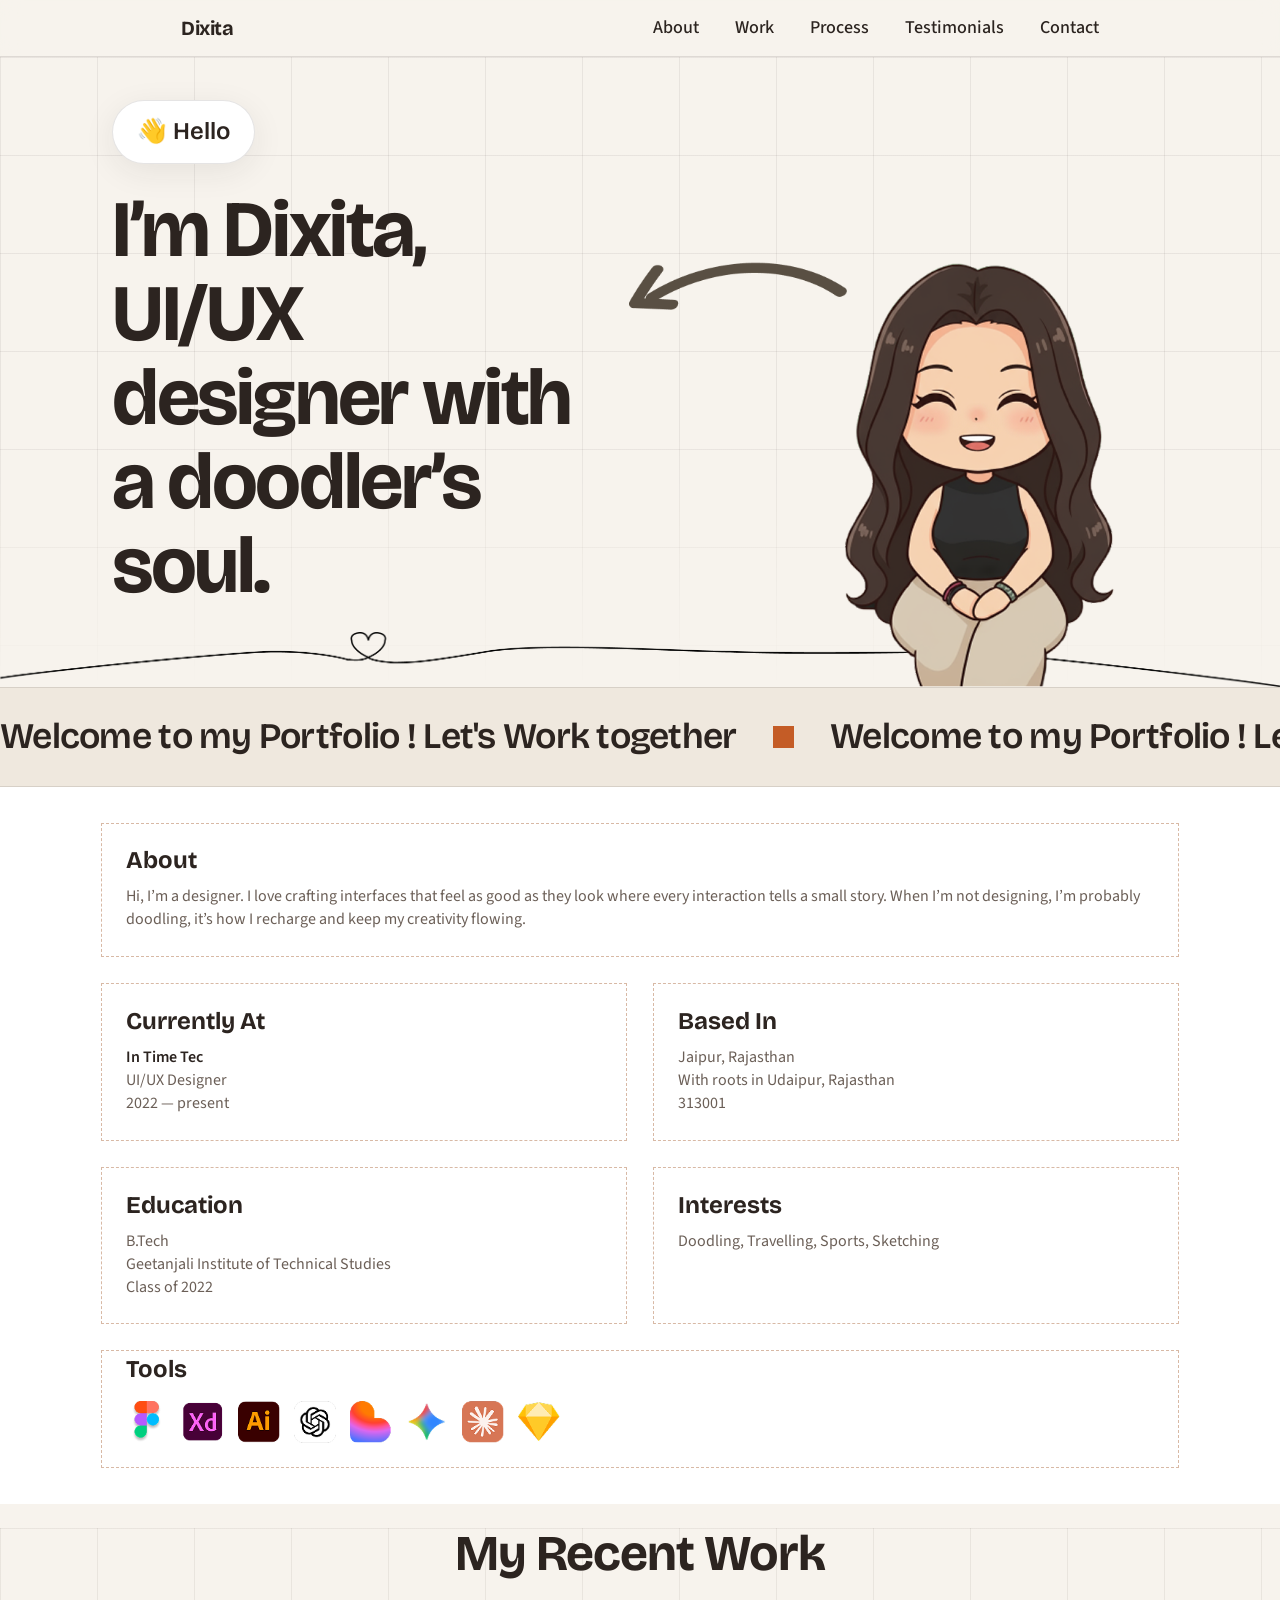
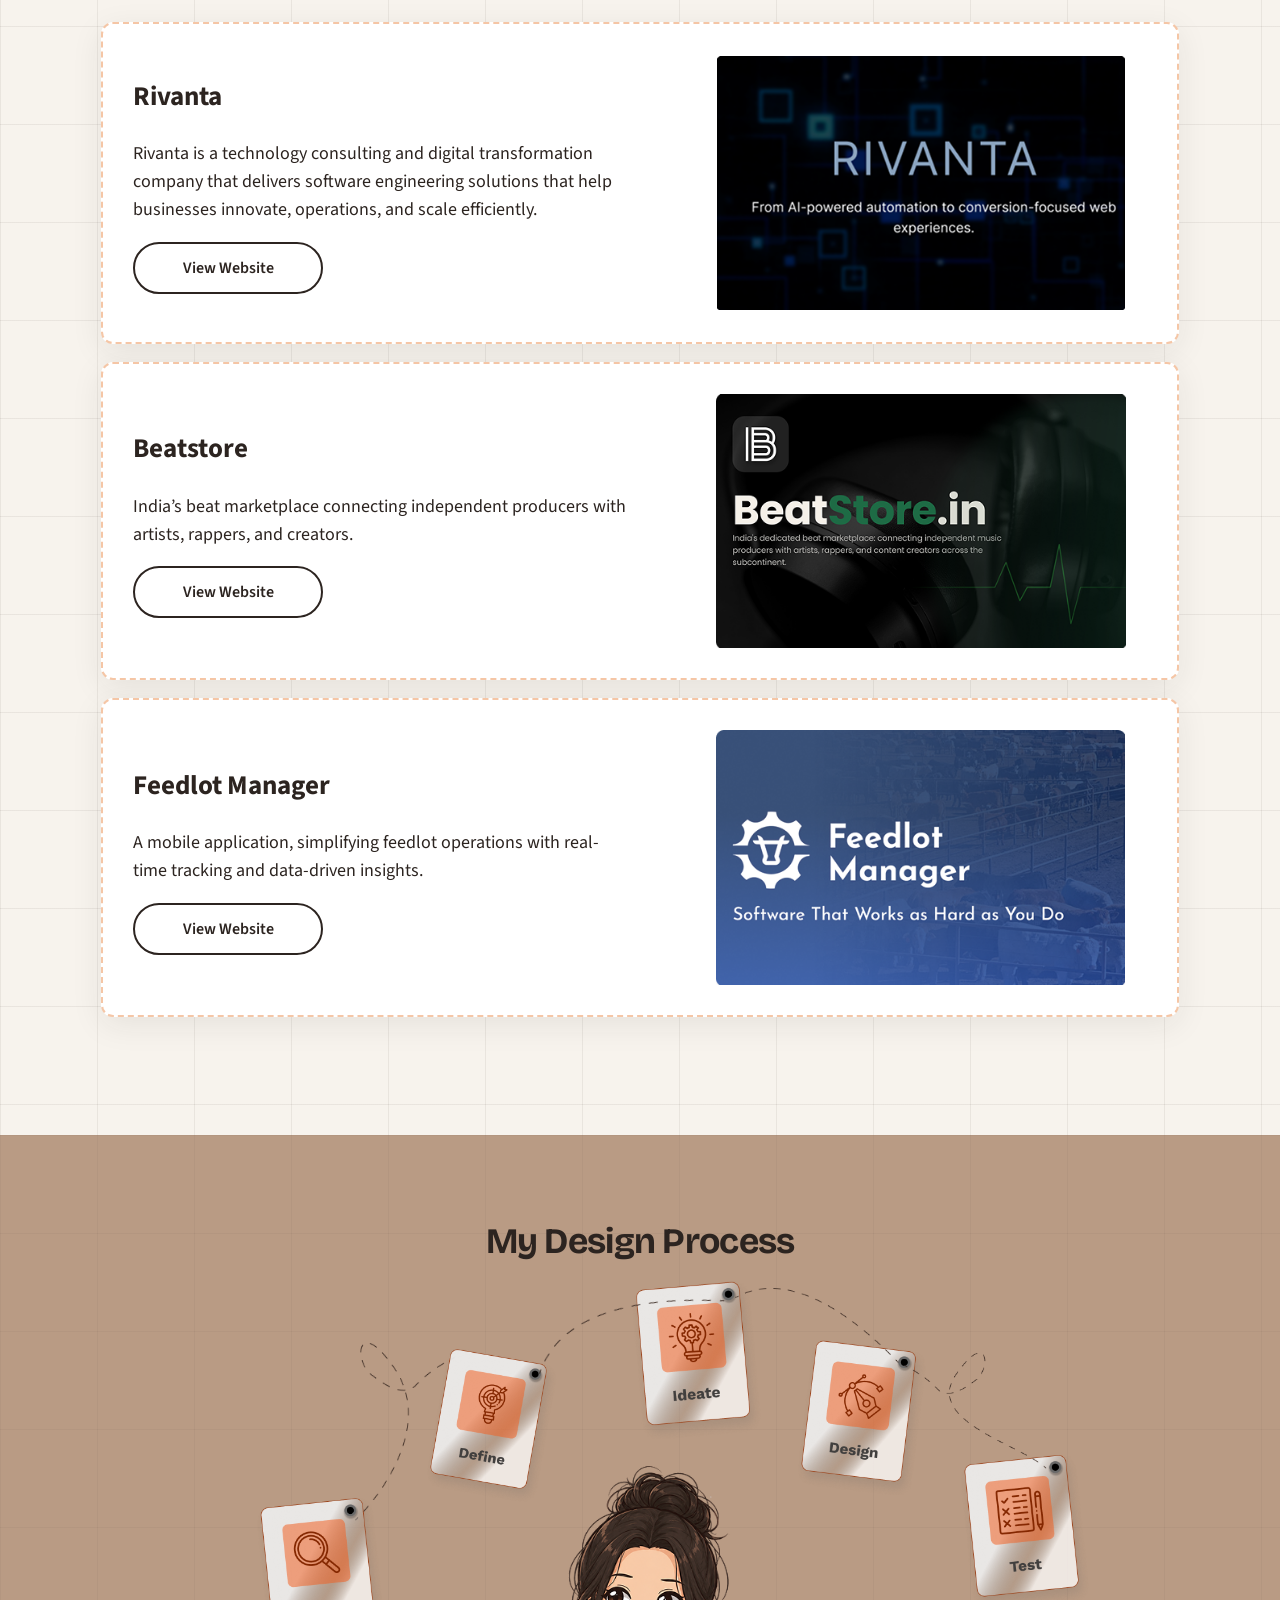
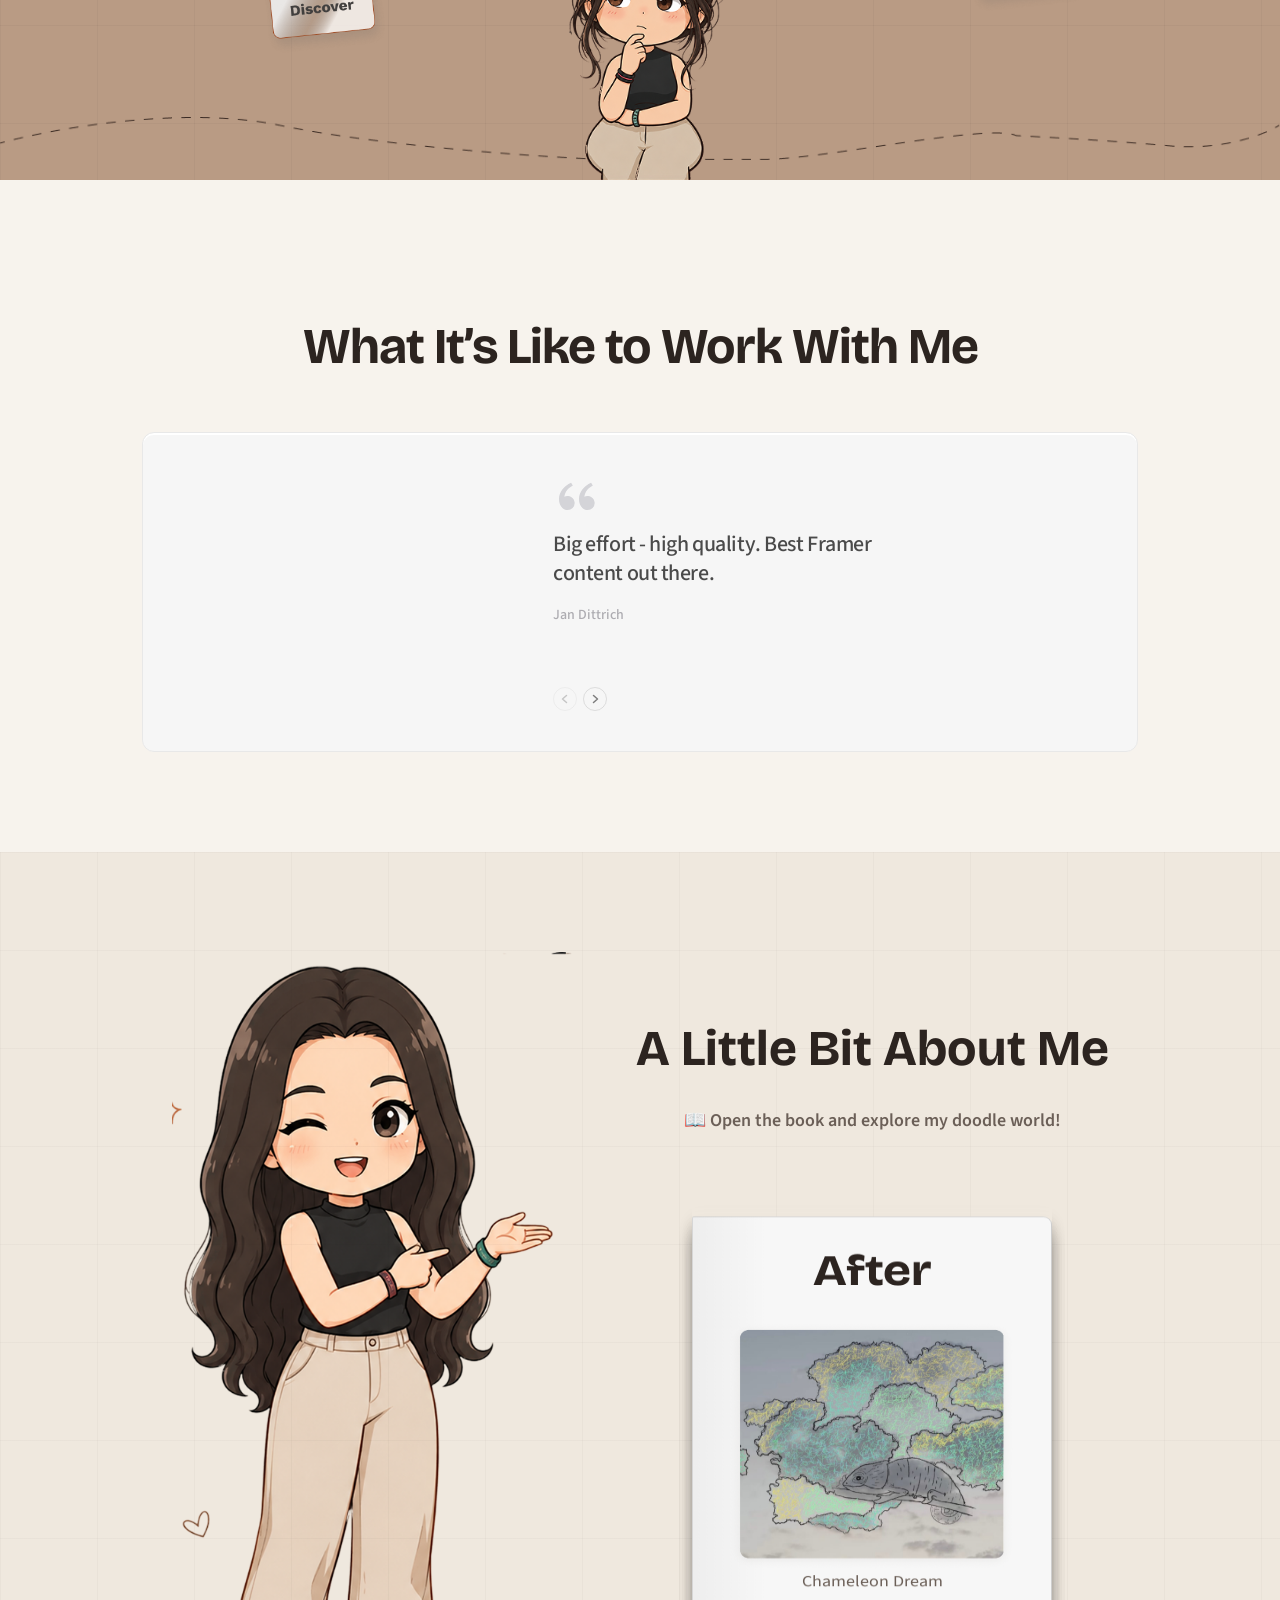
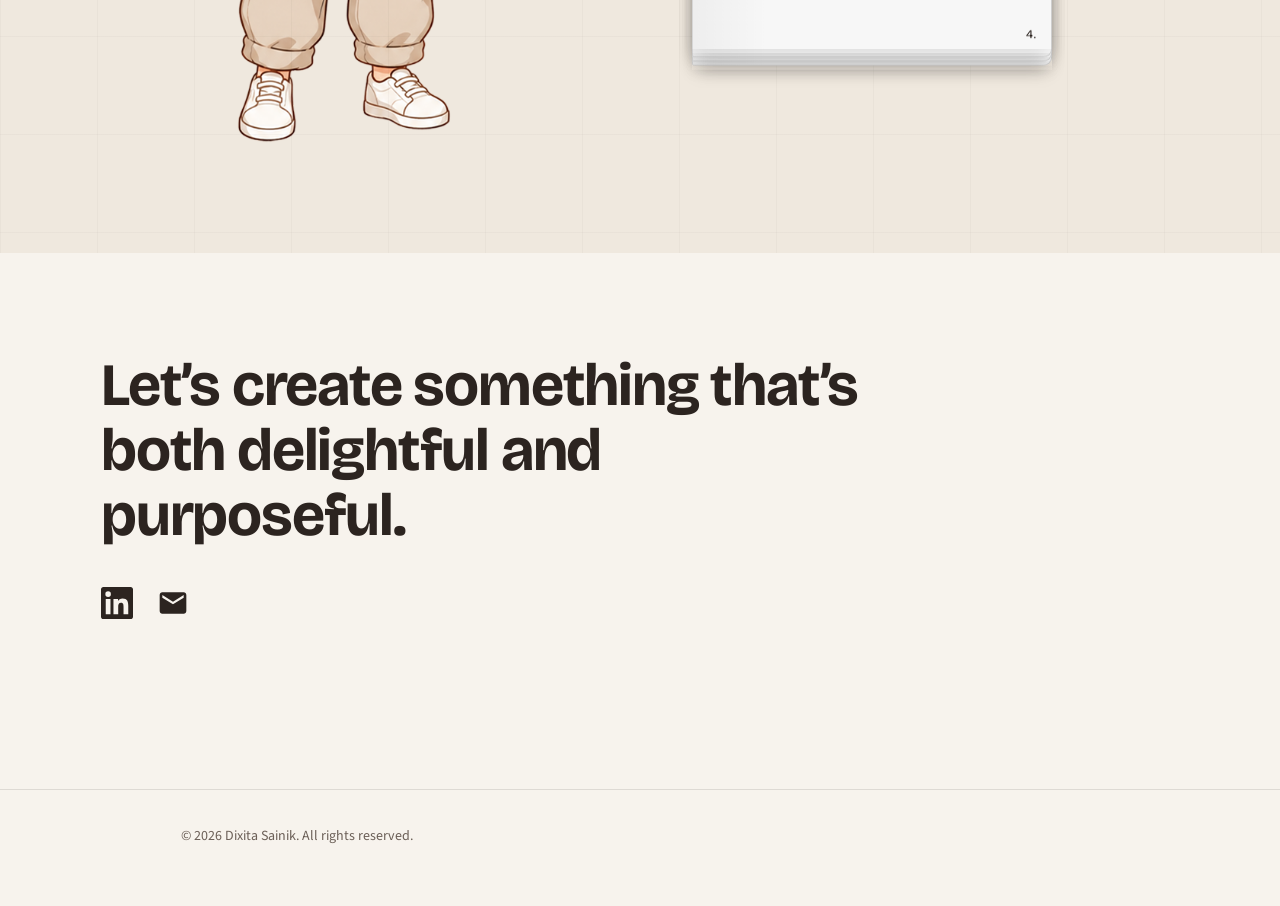
==== commit 8e882db9: "new section added" ====
--- a/portfolio/index.html
+++ b/portfolio/index.html
@@ -207,11 +207,19 @@
         class="section section--work"
         aria-labelledby="work-heading"
       >
-        <div class="section__inner">
-          <h2 id="work-heading" class="work__title">My Recent Work</h2>
-          <div class="cards">
-            <article class="card card--stack-0">
-              <div class="card__media">
+        <div class="section__inner ">
+          <h2 id="work-heading" class="section__title section__title--center">My Recent Work</h2>
+          <div class="cards work-showcase ">
+            <article class="card card--stack-0 work-card">
+              <div class="work-card--split">
+              <div class="work-card_body"> 
+                <h2>Rivanta</h2>
+                <p>Rivanta is a technology consulting and digital transformation company that delivers software engineering solutions that help businesses innovate, operations, and scale efficiently.</p>
+                <p>
+                  <a href="#0" class="button">View Website</a>
+                </p>
+              </div>
+              <div class="work-card__media ">
                 <img
                   class="card__image"
                   src="assets/rivanta 1.png"
@@ -220,29 +228,51 @@
                   decoding="async"
                 />
               </div>
+              </div>
             </article>
-            <article class="card card--stack-1">
-              <div class="card__media">
+
+            <article class="card card--stack-0 work-card">
+              <div class="work-card--split">
+              <div class="work-card_body"> 
+                <h2>Beatstore</h2>
+                <p>India’s beat marketplace connecting independent producers with artists, rappers, and creators.</p>
+                <p>
+                  <a href="#0" class="button">View Website</a>
+                </p>
+              </div>
+              <div class="work-card__media ">
                 <img
                   class="card__image"
                   src="assets/beatstore 1.png"
-                  alt="BeatStore.in — India's dedicated beat marketplace for producers and artists"
+                  alt="Beatstore"
                   loading="lazy"
                   decoding="async"
                 />
               </div>
+              </div>
             </article>
-            <article class="card card--stack-2">
-              <div class="card__media">
+
+            <article class="card card--stack-0 work-card">
+              <div class="work-card--split">
+              <div class="work-card_body"> 
+                <h2>Feedlot Manager</h2>
+                <p>A mobile application, simplifying feedlot operations with real-time tracking and data-driven insights.</p>
+                <p>
+                  <a href="#0" class="button">View Website</a>
+                </p>
+              </div>
+              <div class="work-card__media ">
                 <img
                   class="card__image"
                   src="assets/fm 1.png"
-                  alt="Feedlot Manager — Software that works as hard as you do"
+                  alt="feedlot Manager"
                   loading="lazy"
                   decoding="async"
                 />
               </div>
+              </div>
             </article>
+
             <div class="cards__runway" aria-hidden="true"></div>
           </div>
         </div>
@@ -314,7 +344,76 @@
         </div>
       </section>
 
-      <section
+      <section class="section section--testimonials">
+       
+        <div class="section__inner"> 
+           <h2 id="testimonials-heading" class="section__title section__title--center">
+            What It’s Like to Work With Me
+          </h2>
+          <div class="carousel" id="carousel">
+  <div class="grid-section">
+    <div class="grid">
+      <div class="col" id="colLeft">
+        <div class="cell"></div><div class="cell"></div><div class="cell"></div><div class="cell"></div>
+        <div class="cell"></div><div class="cell"></div><div class="cell"></div><div class="cell"></div>
+        <div class="cell"></div><div class="cell"></div>
+      </div>
+
+      <div class="col" id="colMiddle">
+        <div class="cell"></div><div class="cell"></div><div class="cell"></div>
+        <div class="featured" data-img="koletic">
+          <img class="portrait" alt="" />
+          <div class="desat"></div>
+        </div>
+        <div class="cell"></div><div class="cell"></div>
+        <div class="featured" data-img="haust">
+          <img class="portrait" alt="" />
+          <div class="desat"></div>
+        </div>
+        <div class="cell"></div><div class="cell"></div>
+        <div class="featured" data-img="safari">
+          <img class="portrait" alt="" />
+          <div class="desat"></div>
+        </div>
+        <div class="cell"></div><div class="cell"></div><div class="cell"></div>
+      </div>
+
+      <div class="col" id="colRight">
+        <div class="cell"></div><div class="cell"></div><div class="cell"></div><div class="cell"></div>
+        <div class="cell"></div><div class="cell"></div><div class="cell"></div><div class="cell"></div>
+        <div class="cell"></div><div class="cell"></div>
+      </div>
+    </div>
+  </div>
+
+  <div class="content">
+    <div class="top">
+      <svg class="quote-icon" viewBox="0 0 24 24" fill="currentColor" aria-hidden="true">
+        <path d="M4.58 17.32C3.55 16.23 3 15 3 13.01c0-3.5 2.46-6.64 6.03-8.19l.9 1.38c-3.34 1.8-4 4.15-4.25 5.62.54-.28 1.24-.38 1.93-.31 1.8.17 3.23 1.65 3.23 3.49a3.5 3.5 0 0 1-3.5 3.5c-1.07 0-2.1-.49-2.75-1.18zm10 0C13.55 16.23 13 15 13 13.01c0-3.5 2.46-6.64 6.03-8.19l.9 1.38c-3.34 1.8-4 4.15-4.25 5.62.54-.28 1.24-.38 1.93-.31 1.8.17 3.23 1.65 3.23 3.49a3.5 3.5 0 0 1-3.5 3.5c-1.07 0-2.1-.49-2.75-1.18z" />
+      </svg>
+      <div class="stage" id="stage"></div>
+    </div>
+
+    <div class="controls">
+      <button class="nav" id="prev" disabled aria-label="Previous">
+        <svg viewBox="0 0 12 12" fill="none" stroke="currentColor" stroke-width="1.5" stroke-linecap="round" stroke-linejoin="round">
+          <path d="M7.5 2.5 3.5 6l4 3.5" />
+        </svg>
+      </button>
+      <button class="nav" id="next" aria-label="Next">
+        <svg viewBox="0 0 12 12" fill="none" stroke="currentColor" stroke-width="1.5" stroke-linecap="round" stroke-linejoin="round">
+          <path d="m4.5 2.5 4 3.5-4 3.5" />
+        </svg>
+      </button>
+    </div>
+  </div>
+</div>
+
+        </div>
+        
+      </section>
+
+      <!-- <section
         id="testimonials"
         class="section section--testimonials"
         aria-labelledby="testimonials-heading"
@@ -415,41 +514,117 @@
           </ul>
           </div>
         </div>
-      </section>
+      </section> -->
 
       <section
-        id="bio"
-        class="section section--bio"
-        aria-labelledby="bio-heading"
-      >
-        <div class="section__inner section__inner--bio">
-          <figure class="polaroid">
-            <div class="polaroid__frame">
-              <img
-                src="assets/About_me.png"
-                alt="Dixita Sainik"
-                width="400"
-                height="475"
-                loading="lazy"
-                decoding="async"
-                class="polaroid__photo"
-              />
+      id="bio"
+      class="section section--bio"
+      aria-labelledby="bio-heading"
+    >
+      <div class="section__inner section__inner--bio" id="bio-layout">
+        <!-- <figure class="polaroid bio-image"> -->
+          <!-- <div class="polaroid__frame">
+            <img
+              src="assets/about.png"
+              alt="Dixita Sainik"
+              width="400"
+              height="475"
+              loading="lazy"
+              decoding="async"
+              class="polaroid__photo"
+            />
+          </div>
+        </figure> -->
+
+        <img
+src="assets/about.png"
+  alt="Dixita Sainik"
+  width="400"
+  height="475"
+  loading="lazy"
+  decoding="async"
+  class="bio-image"
+/>
+        <div class="bio__copy">
+          <h2 id="bio-heading">A Little Bit About Me</h2>
+          <p class="book-hint">📖 Open the book and explore my doodle world!</p>
+          <div class="book">
+            <div class="page">
+              <div class="front cover"></div>
+              <div class="back no-padding">
+                <img src="assets/dixitayo.png" alt="dixita" />
+              </div>
             </div>
-          </figure>
-          <div class="bio__copy">
-            <h2 id="bio-heading">A Little Bit About Me</h2>
-            <p>
-              I’m Dixita Sainik, a UI/UX Designer from Udaipur, Rajasthan, crafting
-              digital experiences that are both intuitive and beautiful. With over four
-              years in the IT industry, I focus on blending user needs, aesthetics, and
-              functionality to bring ideas to life. When I’m not designing, I love
-              doodling, it’s how I recharge and keep my creativity flowing. Let’s team up
-              and create something awesome together!
-            </p>
-            <a class="button button--ghost" href="#contact">Get in touch</a>
-          </div>
-        </div>
-      </section>
+
+            <div class="page">
+              <div class="front">
+                <p>
+                  Hii !<br /><br />Now that you know the designer, let me
+                  introduce the doodler. This little chapter is all about what I
+                  create when there are no briefs, deadlines, or screens
+                  involved. <br /><br />These doodles are where I recharge,
+                  experiment, and keep my creativity flowing.
+                </p>
+              </div>
+              <div class="back book-inside">
+                <h2>Before</h2>
+                <img src="assets/chameleon1.png" alt="Img 1" />
+                <p>Simple Cloud</p>
+              </div>
+            </div>
+
+            <div class="page">
+              <div class="front book-inside">
+                <h2>After</h2>
+                <img src="assets/chameleon2.png" alt="Img 1" />
+                <p>Chameleon Dream</p>
+              </div>
+              <div class="back book-inside">
+                <h2>Before</h2>
+                <img src="assets/panda1.png" alt="Img 1" />
+                <p>Simple Cloud</p>
+              </div>
+            </div>
+
+            <div class="page">
+              <div class="front book-inside">
+                <h2>After</h2>
+                <img src="assets/panda2.png" alt="Img 1" />
+                <p>Dreamy Cuddles</p>
+              </div>
+              <div class="back book-inside">
+                <h2>Before</h2>
+                <img src="assets/soilder1.png" alt="Img 1" />
+                <p>Simple Cloud</p>
+              </div>
+            </div>
+
+            <div class="page">
+              <div class="front book-inside">
+                <h2>Before</h2>
+                <img src="assets/soilder2.png" alt="Img 1" />
+                <p>Sky of Honor</p>
+              </div>
+              <div class="back book-inside">
+                <h2>Before</h2>
+                <img src="assets/turtle1.png" alt="Img 1" />
+                <p>Simple Cloud</p>
+              </div>
+            </div>
+
+            <div class="page">
+              <div class="front book-inside">
+                <h2>After</h2>
+                <img src="assets/turtule2.png" alt="Img 1" />
+                <p>Sky Turtle</p>
+              </div>
+              <div class="back cover"></div>
+            </div>
+          </div>
+        </div>
+      </div>
+    </section>
+      
 
       <section id="contact" class="section section--cta" aria-labelledby="cta-heading">
         <div class="section__inner section__inner--cta">
@@ -489,9 +664,10 @@
 
     <footer class="site-footer">
       <div class="site-footer__inner">
-        <p>&copy; 2026 Dixita Sainik. All rights reserved.</p>
+        <p>&copy 2026 Dixita Sainik. All rights reserved.</p>
       </div>
     </footer>
+    <script src="flipbook.js"></script>
     <script src="testimonials-carousel.js" defer></script>
     <script src="process-section.js" defer></script>
   </body>
--- a/portfolio/styles.css
+++ b/portfolio/styles.css
@@ -136,11 +136,15 @@
 .section__inner {
   max-width: var(--container-max);
   margin: 0 auto;
-  padding: var(--space-11) var(--container-pad);
+  /* padding: var(--space-11) var(--container-pad); */
+  padding-top: 100px;
+  padding-bottom: 100px;
+  padding-left: 32px;
+  padding-right: 32px;
 }
 
 .section__title {
-  margin: 0 0 var(--space-8);
+  /* margin: 0 0 var(--space-8); */
   font-family: var(--font-display);
   font-size: var(--text-section);
   font-weight: 700;
@@ -660,8 +664,43 @@
   padding: var(--space-10) var(--container-pad) 0;
 }
 
+/* .section--work {
+  background: var(--color-bg);
+}
+
+.section--work::before {
+  content: "";
+  position: absolute;
+  inset: 0;
+  background-image:
+    linear-gradient(var(--color-grid) 1px, transparent 1px),
+    linear-gradient(90deg, var(--color-grid) 1px, transparent 1px);
+  background-size: 6.0625rem 6.125rem;
+  mask-image: linear-gradient(180deg, black 70%, transparent 100%);
+  pointer-events: none;
+} */
+
 .section--work {
-  background: var(--color-bg);
+  position: relative;
+  background-color: var(--color-bg);
+  /* overflow: hidden; */
+  isolation: isolate;
+}
+
+.section--work::before {
+  content: "";
+  position: absolute;
+  inset: 0;
+  z-index: -1;
+  pointer-events: none;
+
+  background-image:
+    linear-gradient(rgba(44, 36, 32, 0.07) 1px, transparent 1px),
+    linear-gradient(90deg, rgba(44, 36, 32, 0.07) 1px, transparent 1px);
+
+  background-size: 6.0625rem 6.125rem;
+
+  
 }
 
 .section--work .section__inner {
@@ -941,6 +980,7 @@
 
 /* Work showcase — project tiles (agon, rivanta, beatstore, fm) */
 .work-showcase {
+  
   display: flex;
   flex-direction: column;
   gap: var(--space-5);
@@ -953,19 +993,40 @@
   grid-template-columns: 1fr;
 }
 
+
 .work-card {
   margin: 0;
+  
   border-radius: var(--radius-md);
-  overflow: hidden;
-  border: 1px solid var(--color-border);
+  
+  /* overflow: hidden; */
+  border: 2px dashed #f5c6a6;;
   background: var(--color-surface);
   box-shadow: var(--shadow-soft);
+  position: sticky;
+  top: 6rem;
+  
+}
+
+.work-card:nth-child(1) {
+  top: 6rem;
+}
+
+.work-card:nth-child(2) {
+  top: 8rem;
+}
+
+.work-card:nth-child(3) {
+  top: 10rem;
 }
 
 .work-card--split {
   display: grid;
   grid-template-columns: 1fr;
-  min-height: clamp(20rem, 52vw, 32rem);
+  /* min-height: clamp(20rem, 52vw, 32rem); */
+   min-height: fit-content;
+  padding: 30px;
+  gap: 4rem;
 }
 
 .work-card__body--dark {
@@ -1049,8 +1110,9 @@
 
 .work-card__media {
   position: relative;
-  background: #e8e4dc;
-  min-height: 12rem;
+  /* background: #e8e4dc; */
+  /* min-height: 100%; */
+  width: 100%;
   display: flex;
   align-items: center;
   justify-content: center;
@@ -1060,10 +1122,15 @@
 .work-card__media img {
   display: block;
   width: 100%;
-  height: auto;
+  max-width: 420px;
+  aspect-ratio: 16/9;
+  /* height: 100%; */
+    height: auto;
   object-fit: cover;
   object-position: center;
 }
+
+
 
 .work-card--asset {
   padding: 0;
@@ -1085,8 +1152,8 @@
 
 @media (min-width: 48rem) {
   .work-card--split {
-    grid-template-columns: minmax(0, 1fr) minmax(0, 1fr);
-    align-items: stretch;
+    grid-template-columns: 1.1fr 1fr;
+    align-items: center;
   }
 
   .work-card__body--dark {
@@ -1097,28 +1164,259 @@
     grid-template-columns: 1fr 1fr;
   }
 
+
   .work-card__media {
-    min-height: 0;
-    height: 100%;
-  }
+  /* background: transparent; */
+  display: block;
+  align-items: center;
+  justify-content: center;
+  min-height: 0;
+  height: auto;
+  width: 100%;
+}
+
 
   .work-card__media img {
-    position: absolute;
-    inset: 0;
-    width: 100%;
-    height: 100%;
-    min-height: 0;
-    object-fit: cover;
-  }
+  width: 100%;
+  height: auto;
+  max-width: 760px;
+  aspect-ratio: 16 / 9;
+  object-fit: contain;
+  border-radius: 1.5rem;
+  position: static;
+}
 }
 
 /* Testimonials */
+
+:root {
+  --grid-bg: #f6f6f6;
+  --cell-from: #f3f3f3;
+  --cell-to: #fafafa;
+  --cell-border: #e8e8e8;
+  --text: #4a4a4a;
+  --muted: #adacb1;
+  --arrow-border: rgba(74, 74, 74, 0.15);
+  --ease: cubic-bezier(0.22, 1, 0.36, 1);
+  --ease-inout: cubic-bezier(0.65, 0, 0.35, 1);
+  --dur: 800ms;
+}
+
+* { box-sizing: border-box; }
+
+html, body {
+  margin: 0;
+  padding: 0;
+  overflow-x: clip;
+}
+
+
+.carousel {
+  width: 100%;
+  max-width: 1060px;
+  min-height: 320px;
+  margin: 0 auto;
+  margin-inline: auto;
+  display: flex;
+  align-items: stretch;
+  gap: 10px;
+  background: var(--grid-bg);
+  border: 1px solid var(--cell-border);
+  border-radius: 12px;
+  overflow: hidden;
+  box-shadow: inset 0 2px 0 white;
+  position: relative;
+}
+
+/* Left: grid section ============================================= */
+.grid-section {
+  width: 380px;
+  flex-shrink: 0;
+  align-self: stretch;
+  position: relative;
+  overflow: hidden;
+  -webkit-mask-image:
+    linear-gradient(to right,  transparent 0%, black 14%, black 86%, transparent 100%),
+    linear-gradient(to bottom, transparent 0%, black 10%, black 90%, transparent 100%);
+          mask-image:
+    linear-gradient(to right,  transparent 0%, black 14%, black 86%, transparent 100%),
+    linear-gradient(to bottom, transparent 0%, black 10%, black 90%, transparent 100%);
+  -webkit-mask-composite: source-in;
+          mask-composite: intersect;
+}
+
+.grid { position: absolute; inset: 0; display: flex; justify-content: center; align-items: center; gap: 8px; }
+
+.col {
+  display: flex;
+  flex-direction: column;
+  gap: 8px;
+  flex-shrink: 0;
+  transition: transform var(--dur) var(--ease-inout);
+  will-change: transform;
+}
+
+.cell {
+  width: 121.33px;
+  height: 121.33px;
+  border-radius: 12px;
+  background: linear-gradient(180deg, var(--cell-from), var(--cell-to));
+  border: 1px solid var(--cell-border);
+  box-shadow: 0 1px 2px rgba(0, 0, 0, 0.05), inset 0 2px 0 white;
+  filter: blur(1px);
+  flex-shrink: 0;
+}
+
+.featured {
+  width: 121.34px;
+  height: 121.34px;
+  border-radius: 12px;
+  overflow: hidden;
+  position: relative;
+  background: #d8d8e0;
+  flex-shrink: 0;
+  box-shadow:
+    0 1.008px 0.705px -0.563px rgba(0,0,0,0.18),
+    0 2.389px 1.672px -1.125px rgba(0,0,0,0.17),
+    0 4.357px 3.05px -1.688px rgba(0,0,0,0.17),
+    0 7.244px 5.07px -2.25px rgba(0,0,0,0.16),
+    0 11.698px 8.188px -2.813px rgba(0,0,0,0.15),
+    0 19.148px 13.404px -3.375px rgba(0,0,0,0.13),
+    0 32.972px 23.08px -3.938px rgba(0,0,0,0.09),
+    0 60px 42px -4.5px rgba(0,0,0,0.02),
+    inset 0 0.5px 0 #e3e3e3, inset 0 1px 0 white, inset 0 -1px 0 black;
+}
+
+.portrait {
+  position: absolute;
+  inset: 0;
+  width: 100%;
+  height: 100%;
+  object-fit: cover;
+  object-position: center 30%;
+}
+
+.desat {
+  position: absolute;
+  inset: 0;
+  background: white;
+  mix-blend-mode: saturation;
+  pointer-events: none;
+  z-index: 2;
+}
+
+.featured::after {
+  content: '';
+  position: absolute;
+  inset: 0;
+  background: linear-gradient(220.99deg,
+    rgba(108, 92, 255, 0) 32%, rgb(108, 92, 255) 41%, rgb(173, 177, 255) 47%,
+    rgba(130, 189, 237, 0.57) 54%, rgba(130, 189, 237, 0) 65%);
+  filter: blur(6px);
+  mix-blend-mode: overlay;
+  pointer-events: none;
+  z-index: 3;
+}
+
+/* Right: text content =========================================== */
+.content {
+  flex: 1;
+  padding: 40px 20px;
+  display: flex;
+  flex-direction: column;
+  justify-content: space-between;
+  min-width: 0;
+  align-self: stretch;
+}
+
+.top  { display: flex; flex-direction: column; gap: 9px; }
+.quote-icon { width: 48px; height: 48px; color: #d4d4d8; display: block; }
+
+.stage {
+  position: relative;
+  width: 390px;
+  max-width: 100%;
+  min-height: 140px;
+  overflow: hidden;
+}
+
+.testimonial {
+  position: absolute;
+  top: 0;
+  left: 0;
+  right: 0;
+  display: flex;
+  flex-direction: column;
+  gap: 19px;
+  will-change: transform, opacity;
+}
+
+/* per-character rise: each char animates in via inline animation-delay */
+.word { display: inline-block; white-space: nowrap; }
+.char {
+  display: inline-block;
+  opacity: 0;
+  transform: translateY(0.42em);
+  animation: charRise 380ms cubic-bezier(0.2, 0.8, 0.2, 1) both;
+}
+@keyframes charRise {
+  to { opacity: 1; transform: translateY(0); }
+}
+
+/* whole-block exit — kills any in-flight char rises underneath */
+.testimonial.exit { animation: testimonialExit 220ms ease-out forwards; }
+.testimonial.exit .char { animation: none; }
+@keyframes testimonialExit {
+  from { opacity: 1; transform: translateY(0); }
+  to   { opacity: 0; transform: translateY(-12px); }
+}
+
+.quote-text {
+  margin: 0;
+  font-size: 22px;
+  font-weight: 500;
+  line-height: 28.6px;
+  letter-spacing: -0.44px;
+  color: var(--text);
+}
+.author {
+  margin: 0;
+  font-size: 14px;
+  font-weight: 500;
+  line-height: 18.2px;
+  color: var(--muted);
+}
+
+.controls { display: flex; gap: 6px; align-items: center; }
+.nav {
+  width: 24px;
+  height: 24px;
+  border-radius: 12px;
+  border: 1px solid var(--arrow-border);
+  background: transparent;
+  color: var(--text);
+  cursor: pointer;
+  display: grid;
+  place-items: center;
+  padding: 0;
+  transition: opacity 180ms var(--ease), transform 180ms var(--ease);
+}
+.nav:hover:not(:disabled)  { transform: scale(1.08); }
+.nav:active:not(:disabled) { transform: scale(0.94); }
+.nav:disabled              { opacity: 0.4; cursor: default; }
+.nav svg { width: 12px; height: 12px; opacity: 0.7; }
+
+
+
 .section--testimonials {
-  background: var(--color-surface);
+  width: 100%;
+  overflow-x: hidden;
 }
 
 .section--testimonials .section__inner {
-  max-width: min(88rem, 100%);
+  width: 100%;
+  max-width: 1060px;
+  margin: 0 auto;
 }
 
 .section--testimonials .section__title--center {
@@ -1126,345 +1424,44 @@
   margin-bottom: var(--space-10);
 }
 
-/* Static list (no JS) */
-#testimonial-carousel > .testimonial-list {
-  list-style: none;
-  margin: 0;
-  padding: 0;
-  display: grid;
-  gap: var(--space-10);
-}
-
-.testimonial {
-  display: grid;
-  gap: var(--space-6);
-}
-
-.testimonial__author {
-  display: flex;
-  align-items: center;
-  gap: var(--space-5);
-}
-
-.testimonial__avatar {
-  width: 4.625rem;
-  height: 4.625rem;
-  border-radius: 50%;
-  object-fit: cover;
-  background: var(--color-bg-alt);
-  border: 2px solid var(--color-border);
-  flex-shrink: 0;
-}
-
-.testimonial__name {
-  margin: 0;
-  font-weight: 600;
-  font-size: 1.0625rem;
-}
-
-.testimonial__role {
-  margin: var(--space-1) 0 0;
-  font-size: var(--text-small);
-  color: var(--color-text-muted);
-}
-
-.testimonial__quote {
-  margin: 0;
-}
-
-.testimonial__quote p {
-  margin: 0;
-  color: var(--color-text-muted);
-  line-height: 1.6;
-}
-
-@media (min-width: 56rem) {
-  #testimonial-carousel > .testimonial-list .testimonial {
-    grid-template-columns: 16rem 1fr;
-    align-items: start;
-    gap: var(--space-10);
-  }
-}
-
-/* Circular carousel (JS-enhanced) */
-.testimonial-carousel__inner {
-  position: relative;
-}
-
-.testimonial-carousel__layout {
-  position: relative;
-  display: block;
-  min-height: 26rem;
-  padding-left: clamp(0.25rem, 2vw, 1rem);
-}
-
-.testimonial-carousel__arc-wrap {
-  position: absolute;
-  left: clamp(-2rem, -3vw, -0.5rem);
-  top: 0;
-  bottom: 0;
-  width: clamp(10rem, 44vw, 18.5rem);
-  z-index: 0;
-  pointer-events: none;
-  color: rgba(44, 36, 32, 0.2);
-}
-
-.testimonial-carousel__arc {
-  width: 100%;
-  height: 100%;
-  display: block;
-}
-
-.testimonial-carousel__arc-path {
-  transform-origin: 70% 50%;
-  animation: testimonial-arc-flex 12s ease-in-out infinite;
-}
-
-.testimonial-carousel__connector-wrap {
-  position: absolute;
-  inset: 0;
-  z-index: 1;
-  pointer-events: none;
-  overflow: visible;
-}
-
-.testimonial-carousel__connector-svg {
-  width: 100%;
-  height: 100%;
-  display: block;
-  overflow: visible;
-}
-
-.testimonial-carousel__connector-path--chain {
-  stroke: rgba(44, 36, 32, 0.32);
-  stroke-width: 2.25;
-  stroke-linecap: round;
-  stroke-linejoin: round;
-  vector-effect: non-scaling-stroke;
-  stroke-dasharray: 7 11;
-  animation: testimonial-connector-dash 12s linear infinite;
-}
-
-.testimonial-carousel__connector-path--loop {
-  stroke: rgba(44, 36, 32, 0.18);
-  stroke-width: 1.75;
-  stroke-linecap: round;
-  vector-effect: non-scaling-stroke;
-  stroke-dasharray: 5 10;
-  animation: testimonial-connector-dash 18s linear infinite reverse;
-}
-
-@keyframes testimonial-connector-dash {
-  to {
-    stroke-dashoffset: -36;
-  }
-}
-
-@keyframes testimonial-arc-flex {
-  0%,
-  100% {
-    transform: rotate(-5deg);
-  }
-  50% {
-    transform: rotate(6deg);
-  }
-}
-
-.testimonial-carousel__rows {
-  position: relative;
-  z-index: 2;
-  list-style: none;
-  margin: 0;
-  padding: 0;
-  display: flex;
-  flex-direction: column;
-  gap: clamp(1.75rem, 4vw, 2.75rem);
-  padding-left: clamp(3.25rem, 14vw, 5.5rem);
-  transition: transform 0.45s cubic-bezier(0.33, 0, 0.2, 1);
-}
-
-.testimonial-carousel--is-animating .testimonial-carousel__rows {
-  transform: translateX(0.65rem);
-}
-
-.testimonial-carousel__row {
-  margin: 0;
-}
-
-.testimonial-carousel__article {
-  display: grid;
-  grid-template-columns: minmax(4.25rem, 5.75rem) minmax(0, 1fr);
-  grid-template-areas:
-    "avatar meta"
-    "avatar quote";
-  column-gap: var(--space-6);
-  row-gap: var(--space-3);
-  align-items: start;
-  margin: 0;
-  transition: opacity 0.4s ease;
-}
-
-.testimonial-carousel__article .testimonial__author {
-  display: contents;
-}
-
-.testimonial-carousel__article .testimonial__author > div {
-  grid-area: meta;
-}
-
-.testimonial-carousel__article .testimonial__quote {
-  grid-area: quote;
-  margin: 0;
-}
-
-.testimonial-carousel--is-animating .testimonial-carousel__article {
-  opacity: 0.45;
-}
-
-.testimonial-carousel__article .testimonial-carousel__avatar-motion {
-  grid-area: avatar;
-  justify-self: center;
-  display: inline-flex;
-  align-items: center;
-  justify-content: center;
-  border-radius: 50%;
-  transform: translateX(var(--slot-tx));
-  transform-origin: 50% 50%;
-}
-
-.testimonial-carousel__row[data-slot="0"] {
-  --slot-tx: -0.2rem;
-}
-
-.testimonial-carousel__row[data-slot="1"] {
-  --slot-tx: 1.25rem;
-}
-
-.testimonial-carousel__row[data-slot="2"] {
-  --slot-tx: -0.2rem;
-}
-
-.testimonial-carousel__article .testimonial__avatar {
-  display: block;
-  transition:
-    width 0.35s ease,
-    height 0.35s ease,
-    opacity 0.35s ease;
-}
-
-.testimonial-carousel__row[data-slot="0"] .testimonial__avatar,
-.testimonial-carousel__row[data-slot="2"] .testimonial__avatar {
-  width: 4.125rem;
-  height: 4.125rem;
-  opacity: 0.92;
-}
-
-.testimonial-carousel__row[data-slot="1"] .testimonial__avatar {
-  width: 5rem;
-  height: 5rem;
-  border-width: 2px;
-}
-
-.testimonial-carousel__article:not(.testimonial-carousel__article--active)
-  .testimonial__name,
-.testimonial-carousel__article:not(.testimonial-carousel__article--active)
-  .testimonial__role {
-  color: var(--color-text-muted);
-  font-weight: 500;
-}
-
-.testimonial-carousel__article:not(.testimonial-carousel__article--active)
-  .testimonial__quote
-  p {
-  font-style: italic;
-  color: rgba(107, 95, 87, 0.82);
-}
-
-.testimonial-carousel__article--active .testimonial__name {
-  color: var(--color-text);
-  font-weight: 700;
-}
-
-.testimonial-carousel__article--active .testimonial__role {
-  color: var(--color-text-muted);
-}
-
-.testimonial-carousel__article--active .testimonial__quote p {
-  font-style: normal;
-  font-weight: 600;
-  color: var(--color-text);
-}
-
-@media (min-width: 56rem) {
-  .testimonial-carousel__layout {
-    padding-left: clamp(1rem, 3vw, 2.5rem);
-  }
-
-  .testimonial-carousel__arc-wrap {
-    left: clamp(-0.5rem, 1vw, 2rem);
-    width: clamp(12rem, 28vw, 22rem);
-  }
-
-  .testimonial-carousel__rows {
-    padding-left: clamp(4.5rem, 11vw, 7.5rem);
-  }
-
-  .testimonial-carousel__article {
-    grid-template-columns: minmax(5.25rem, 7rem) minmax(0, 1fr);
-    column-gap: var(--space-8);
-  }
-
-  .testimonial-carousel__row[data-slot="0"] {
-    --slot-tx: 0.35rem;
-  }
-
-  .testimonial-carousel__row[data-slot="1"] {
-    --slot-tx: 2.5rem;
-  }
-
-  .testimonial-carousel__row[data-slot="2"] {
-    --slot-tx: 0.35rem;
-  }
-
-  .testimonial-carousel__row[data-slot="0"] .testimonial__avatar,
-  .testimonial-carousel__row[data-slot="2"] .testimonial__avatar {
-    width: 4.375rem;
-    height: 4.375rem;
-  }
-
-  .testimonial-carousel__row[data-slot="1"] .testimonial__avatar {
-    width: 5.25rem;
-    height: 5.25rem;
-  }
-}
-
-@media (prefers-reduced-motion: reduce) {
-  .testimonial-carousel__article,
-  .testimonial-carousel__article .testimonial__avatar {
-    transition: none;
-  }
-
-  .testimonial-carousel__rows {
-    transition: none;
-  }
-
-  .testimonial-carousel--is-animating .testimonial-carousel__rows {
-    transform: none;
-  }
-
-  .testimonial-carousel__arc-path {
-    animation: none !important;
-  }
-
-  .testimonial-carousel__connector-path--chain,
-  .testimonial-carousel__connector-path--loop {
-    animation: none !important;
-  }
-
-  .testimonial-carousel--is-animating .testimonial-carousel__article {
-    opacity: 1;
-  }
-}
+@media (max-width: 768px) {
+  .carousel {
+    flex-direction: column;
+    min-height: auto;
+    gap: 0;
+  }
+
+  .grid-section {
+    width: 100%;
+    height: 220px;
+    flex-shrink: 1;
+  }
+
+  .content {
+    padding: 28px 20px;
+    gap: 28px;
+  }
+
+  .stage {
+    width: 100%;
+    min-height: 160px;
+  }
+
+  .quote-text {
+    font-size: 20px;
+    line-height: 26px;
+  }
+}
+
+@media (max-width: 768px) {
+  .grid-section {
+    width: 100%;
+    height: 220px;
+    min-height: 220px;
+    overflow: visible;
+  }
+}
+
 
 /* Bio / polaroid */
 .section--bio {
@@ -1631,3 +1628,33 @@
     animation: none;
   }
 }
+
+html,
+body {
+  width: 100%;
+  max-width: 100%;
+}
+
+@media (max-width: 47.99rem) {
+  :root {
+    --text-hero: clamp(2rem, 9vw, 2.75rem);
+    --container-pad: 1rem;
+  }
+
+  .hero {
+    padding-left: var(--container-pad);
+    padding-right: var(--container-pad);
+    min-height: auto;
+    padding-bottom: 2rem;
+  }
+
+  .hero__title {
+    max-width: 100%;
+    overflow-wrap: break-word;
+  }
+
+  .section__inner {
+    padding-left: 1rem;
+    padding-right: 1rem;
+  }
+}
--- a/portfolio/fm.css
+++ b/portfolio/fm.css
@@ -2,146 +2,232 @@
   box-sizing: border-box;
 }
 
-:root {
-  --card-radius: 16px;
-  --card-height: 316px;
-  --work-heading-space: 5rem;
-  --stack-top: calc(var(--header-height, 3.5rem) + var(--work-heading-space));
-  --stack-step: 1.25rem;
-  --stack-gap: 2.75rem;
-  --card-shadow: 0 22px 44px -18px rgba(28, 24, 20, 0.28),
-    0 10px 20px -12px rgba(28, 24, 20, 0.16);
-  /* Room for the last card to slide up and lock into the stack */
-  --stack-runway: max(
-    28rem,
-    calc(100vh - var(--stack-top) - var(--card-height) + var(--stack-step) * 2)
+/* FlipBook */
+
+/* body {
+  
+  margin: 0;
+  display: flex;
+  min-height: 100dvh;
+  perspective: 1000px;
+  font:
+    1em/1.4 "Poppins",
+    sans-serif;
+  overflow: hidden;
+  color: hsl(180 68% 5%);
+  background-image: radial-gradient(
+    circle farthest-corner at 50% 50%,
+    hsl(187 20% 88%) 30%,
+    hsl(149 20% 94%) 100%
   );
-}
-
-.section--work .section__inner {
-  padding-bottom: 4rem;
-}
-
-.work__title {
-  position: sticky;
-  top: var(--header-height, 3.5rem);
-  z-index: 10;
-  margin: 0 0 2.5rem;
-  padding-block: 0.75rem 0;
-  font-family: "Bricolage Grotesque", system-ui, sans-serif;
-  font-size: clamp(2rem, 4vw, 2.75rem);
-  font-weight: 700;
-  line-height: 1.05;
-  letter-spacing: -0.02em;
-  color: #111111;
-  background: var(--color-bg, #f7f3ed);
-}
-
-.cards {
+} */
+
+.book {
+  position: relative;
+  display: flex;
+  margin: auto;
+  width: 40cqmin;
+  /*1* let pointer event go trough pages of lower Z than .book */
+  pointer-events: none;
+  transform-style: preserve-3d;
+  transition: translate 1s;
+  translate: calc(min(var(--c), 1) * 50%) 0%;
+  /* Incline on the X axis for pages preview */
+  rotate: 1 0 0 30deg;
+}
+
+.page {
+  /* PS: Don't go below thickness 0.5 or the pages might transpare */
+  --thickness: 4;
+  flex: none;
+  display: flex;
+  width: 100%;
+  font-size: 2cqmin;
+  /*1* allow pointer events on pages */
+  pointer-events: all;
+  user-select: none;
+  transform-style: preserve-3d;
+  transform-origin: left center;
+  transition:
+    transform 1s,
+    rotate 1s ease-in
+      calc((min(var(--i), var(--c)) - max(var(--i), var(--c))) * 50ms);
+  translate: calc(var(--i) * -100%) 0px 0px;
+  transform: translateZ(
+    calc((var(--c) - var(--i) - 0.5) * calc(var(--thickness) * 0.23cqmin))
+  );
+  rotate: 0 1 0 calc(clamp(0, var(--c) - var(--i), 1) * -180deg);
+}
+
+.front,
+.back {
+  position: relative;
+  flex: none;
+  width: 100%;
+  backface-visibility: hidden;
+  overflow: hidden;
+  background-color: #fff;
+  /* Fix backface visibility Firefox: */
+  translate: 0px;
+}
+
+.back {
+  translate: -100% 0;
+  rotate: 0 1 0 180deg;
+}
+
+/* That's it. Your FlipBook customization styles: */
+
+.book {
+  counter-reset: page -1;
+  & a {
+    color: inherit;
+  }
+}
+
+.page {
+  box-shadow: 0em 0.5em 1em -0.2em #00000020;
+}
+
+.front,
+.back {
+  display: flex;
+  flex-flow: column wrap;
+  justify-content: space-between;
+  padding: 2em;
+  border: 1px solid #0002;
+
+  &:has(img) {
+    padding: 5;
+  }
+
+  & img {
+    width: 100%;
+    height: 100%;
+    object-fit: cover;
+  }
+
+  &::after {
+    position: absolute;
+    bottom: 1em;
+    counter-increment: page;
+    content: counter(page) ".";
+    font-size: 0.8em;
+  }
+}
+.cover {
+  &::after {
+    content: "";
+  }
+}
+.front {
+  &::after {
+    right: 1em;
+  }
+  background: linear-gradient(to left, #f7f7f7 80%, #eee 100%);
+  border-radius: 0.1em 0.5em 0.5em 0.1em;
+}
+.back {
+  &::after {
+    left: 1em;
+  }
+  background-image: linear-gradient(to right, #f7f7f7 80%, #eee 100%);
+  border-radius: 0.5em 0.1em 0.1em 0.5em;
+}
+
+.front.cover {
+  background:
+    radial-gradient(
+      circle farthest-corner at 80% 20%,
+      hsl(150 80% 20% / 0.3) 0%,
+      hsl(170 60% 10% / 0.1) 100%
+    ),
+    hsl(231, 32%, 29%) url("assets/flipbook.png") 60% / cover;
+  color: hsl(200 30% 98%);
+}
+
+.back.cover {
+  background:
+    radial-gradient(
+      circle farthest-corner at 80% 20%,
+      hsl(150 80% 20% / 0.3) 0%,
+      hsl(170 60% 10% / 0.1) 100%
+    ),
+    hsl(231, 32%, 29%) url("assets/back-cover.png") center / cover;
+}
+
+  .front.book-inside, .back.book-inside {
+    flex-wrap: nowrap;
+    align-items: center;
+  }
+
+  .no-padding {
+  padding: 0 !important;
+}
+
+.no-padding img {
+  width: 100%;
+  height: 100%;
+  margin: 0;
+  border-radius: 0;
+}
+
+.section__inner--bio {
+  display: flex;
+  align-items: center; /* centers image against heading+book block */
+  justify-content: center;
+  gap: 4rem;
+}
+
+.bio__copy {
   display: flex;
   flex-direction: column;
-  width: 100%;
-  transform: translateZ(0);
-}
-
-.card {
-  --i: 0;
-  position: sticky;
-  top: calc(var(--stack-top) + var(--i) * var(--stack-step));
-  z-index: calc(var(--i) + 1);
-  display: flex;
-  justify-content: flex-end;
-  width: 100%;
-  border-radius: var(--card-radius);
-  background: #ffffff;
-  border: 1px solid #e0e0e0;
-  box-shadow: var(--card-shadow);
-  overflow: visible;
-  line-height: 0;
-  isolation: isolate;
-  transform: translate3d(0, 0, 0);
-  backface-visibility: hidden;
-  -webkit-backface-visibility: hidden;
-}
-
-.card--stack-0 {
-  --i: 0;
-}
-
-.card--stack-1 {
-  --i: 1;
-}
-
-.card--stack-2 {
-  --i: 2;
-}
-
-.card:not(:last-of-type) {
-  margin-bottom: var(--stack-gap);
-}
-
-.cards__runway {
+  align-items: center; /* centers heading and book */
+}
+
+.bio__copy h2 {
+  margin: 0 0 2rem;
+  text-align: center;
+}
+
+.book {
+  margin: 0 auto;
+}
+.polaroid {
   flex-shrink: 0;
-  height: var(--stack-runway);
-}
-
-.card__media {
-  position: relative;
-  flex-shrink: 0;
-  width: min(54.2%, 500px);
-  margin-left: auto;
-  overflow: hidden;
-  border-radius: 0 var(--card-radius) var(--card-radius) 0;
-}
-
-.card__media::before {
-  content: "";
-  position: absolute;
-  top: 0;
-  left: 0;
-  bottom: 0;
-  width: 6.5%;
-  background: linear-gradient(
-    to right,
-    rgba(255, 255, 255, 0.85) 0%,
-    rgba(255, 255, 255, 0.3) 60%,
-    transparent 100%
-  );
+  display: flex;
+  align-items: center;
+}
+
+.polaroid__photo {
+  display: block;
+  max-width: 350px; /* adjust */
+  height: auto;
+}
+
+.bio-image {
+  opacity: 1;
+  transition: opacity 0.6s ease;
+}
+
+.bio-image.hidden {
+  opacity: 0;
   pointer-events: none;
-  z-index: 1;
-}
-
-.card__image {
-  display: block;
-  width: 100%;
-  max-width: none;
-  height: auto;
-  margin: 0;
-  transform: translate3d(0, 0, 0);
-}
-
-@media (max-width: 640px) {
-  :root {
-    --card-height: 220px;
-    --work-heading-space: 4rem;
-    --stack-top: calc(var(--header-height, 3.5rem) + var(--work-heading-space));
-    --stack-step: 0.85rem;
-    --stack-gap: 2.25rem;
-    --stack-runway: max(
-      20rem,
-      calc(100vh - var(--stack-top) - var(--card-height) + var(--stack-step) * 2)
-    );
-  }
-
-  .card__media {
-    width: min(49.3%, 235px);
-  }
-}
-
-@media (prefers-reduced-motion: reduce) {
-  .cards,
-  .card,
-  .card__image {
-    transform: none;
-  }
-}
+}
+
+.book-hint {
+  margin-top: 0.75rem;
+  font-size: rem;
+  font-weight: 600; /* Semi-bold */
+  color: #7a5c43;
+  text-align: center;
+}
+
+.book-hint {
+  animation: bounceHint 2s infinite ease-in-out;
+}
+
+@keyframes bounceHint {
+  0%, 100% { transform: translateY(0); }
+  50% { transform: translateY(-4px); }
+}
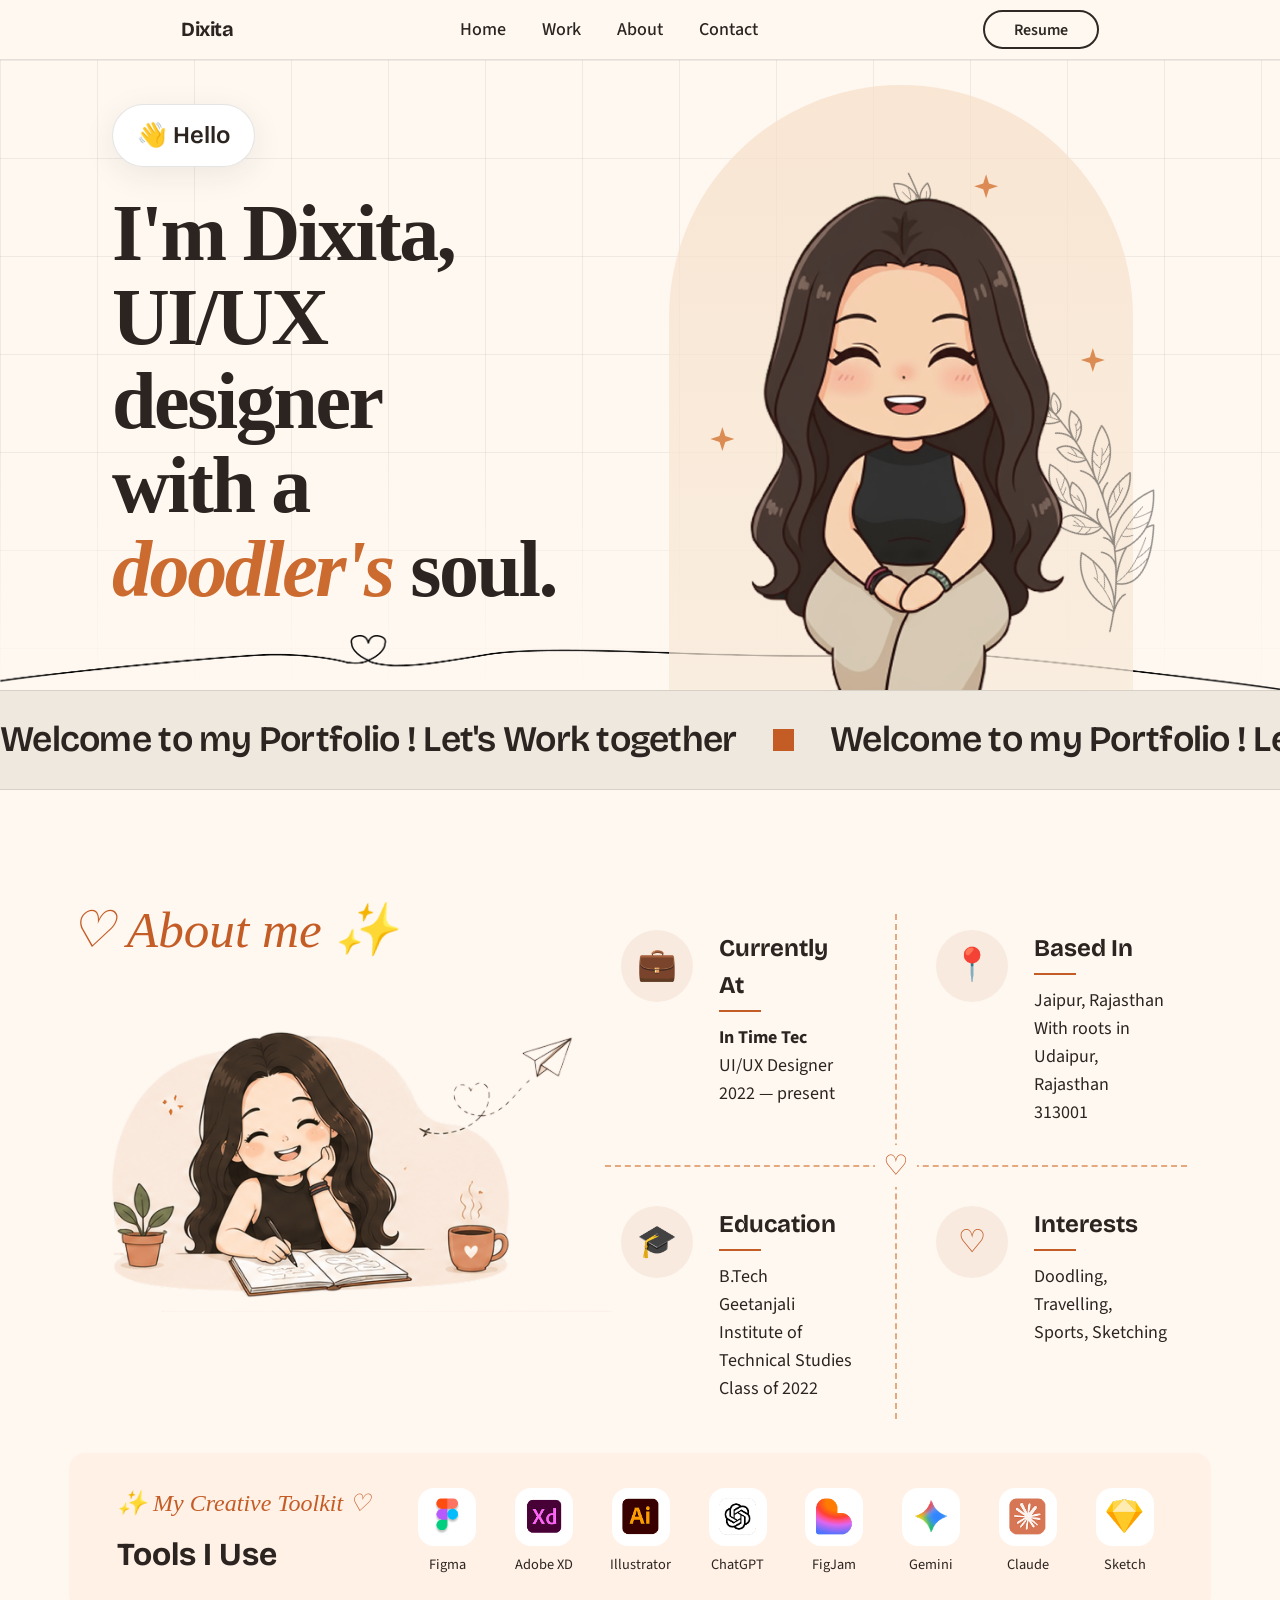
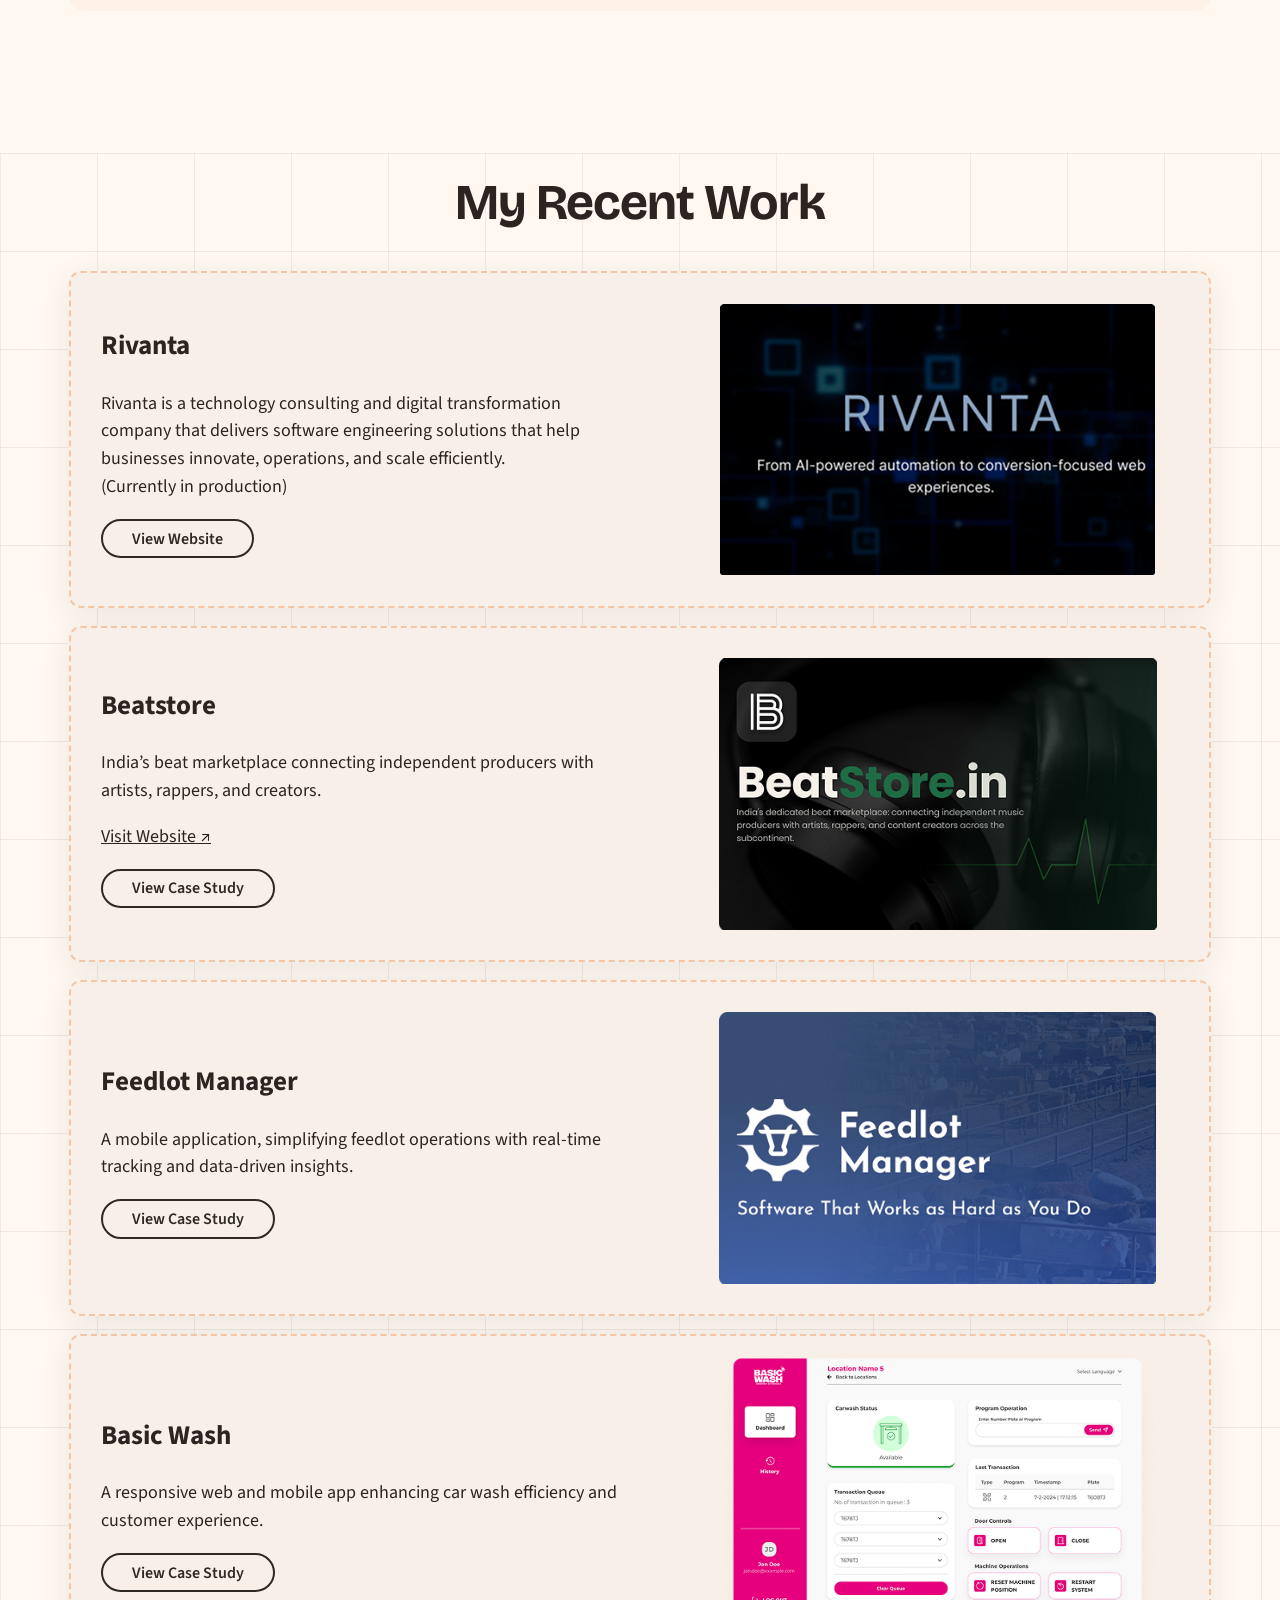
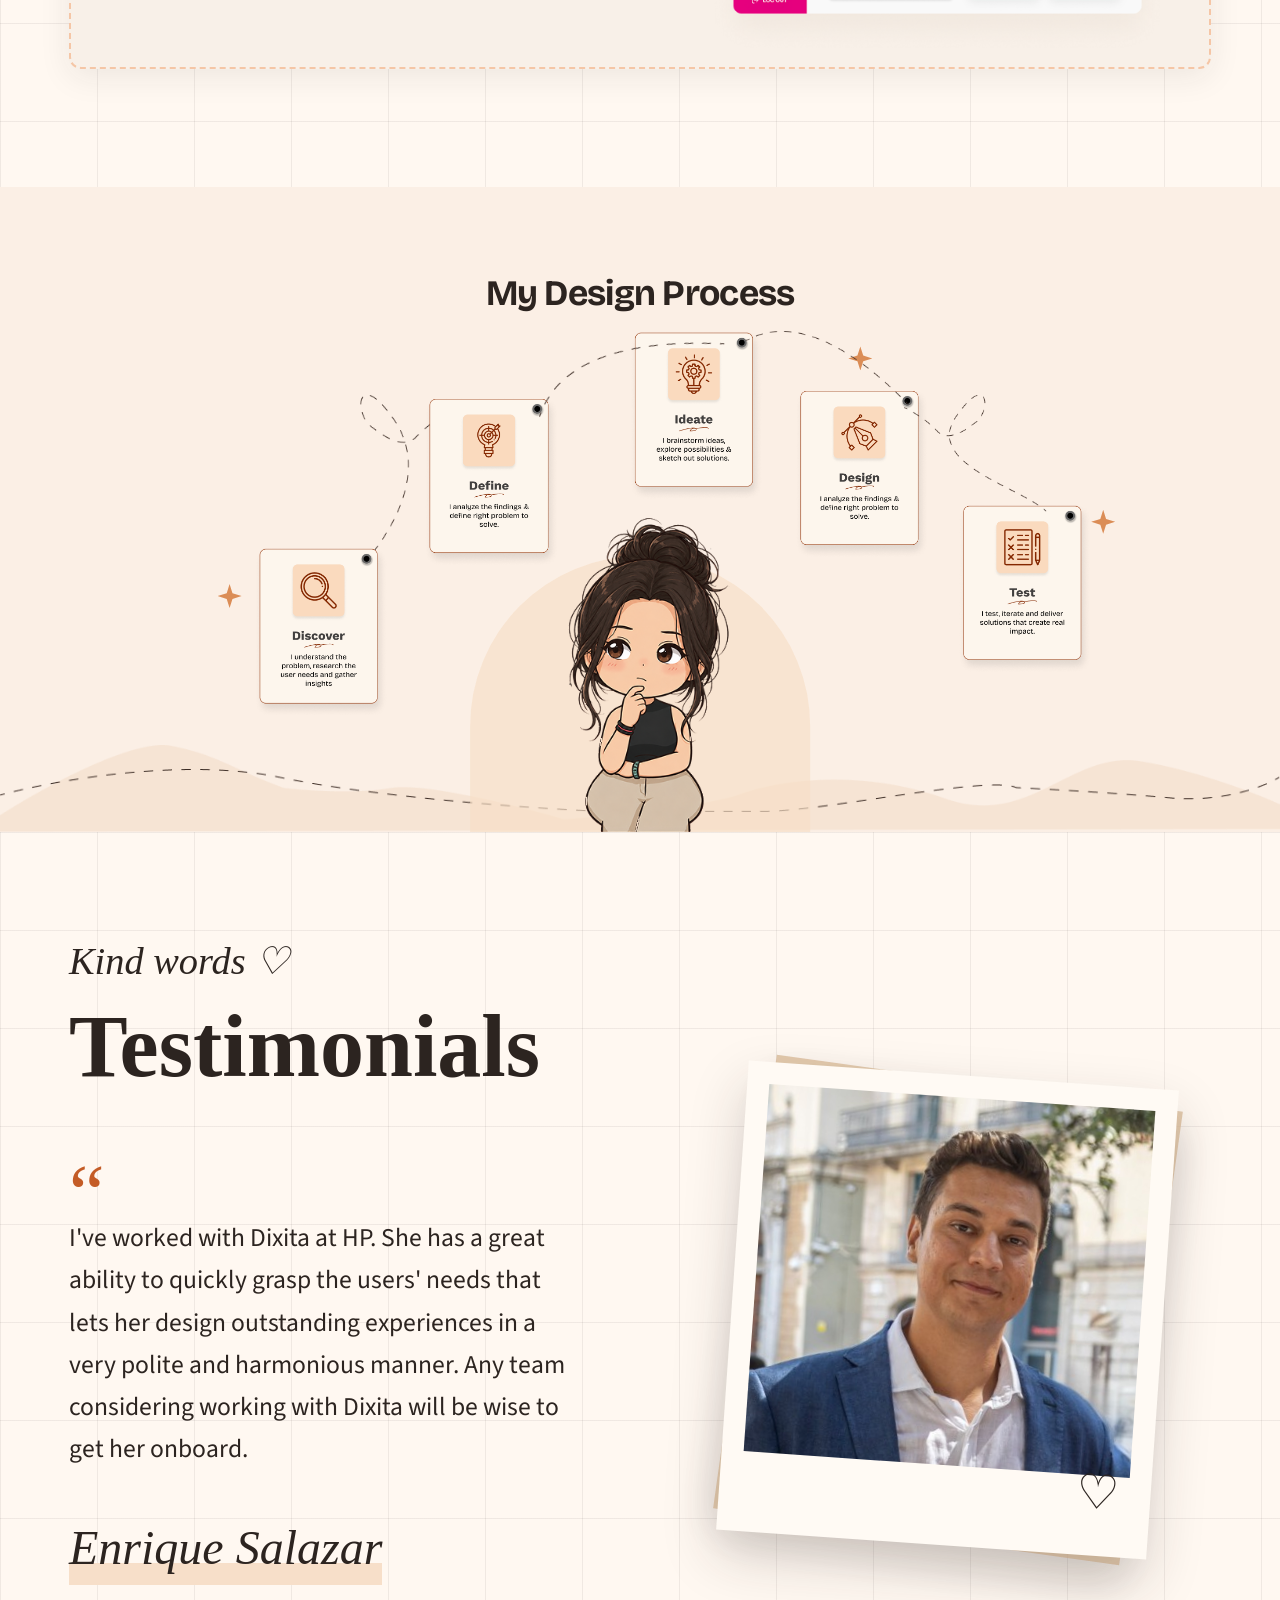
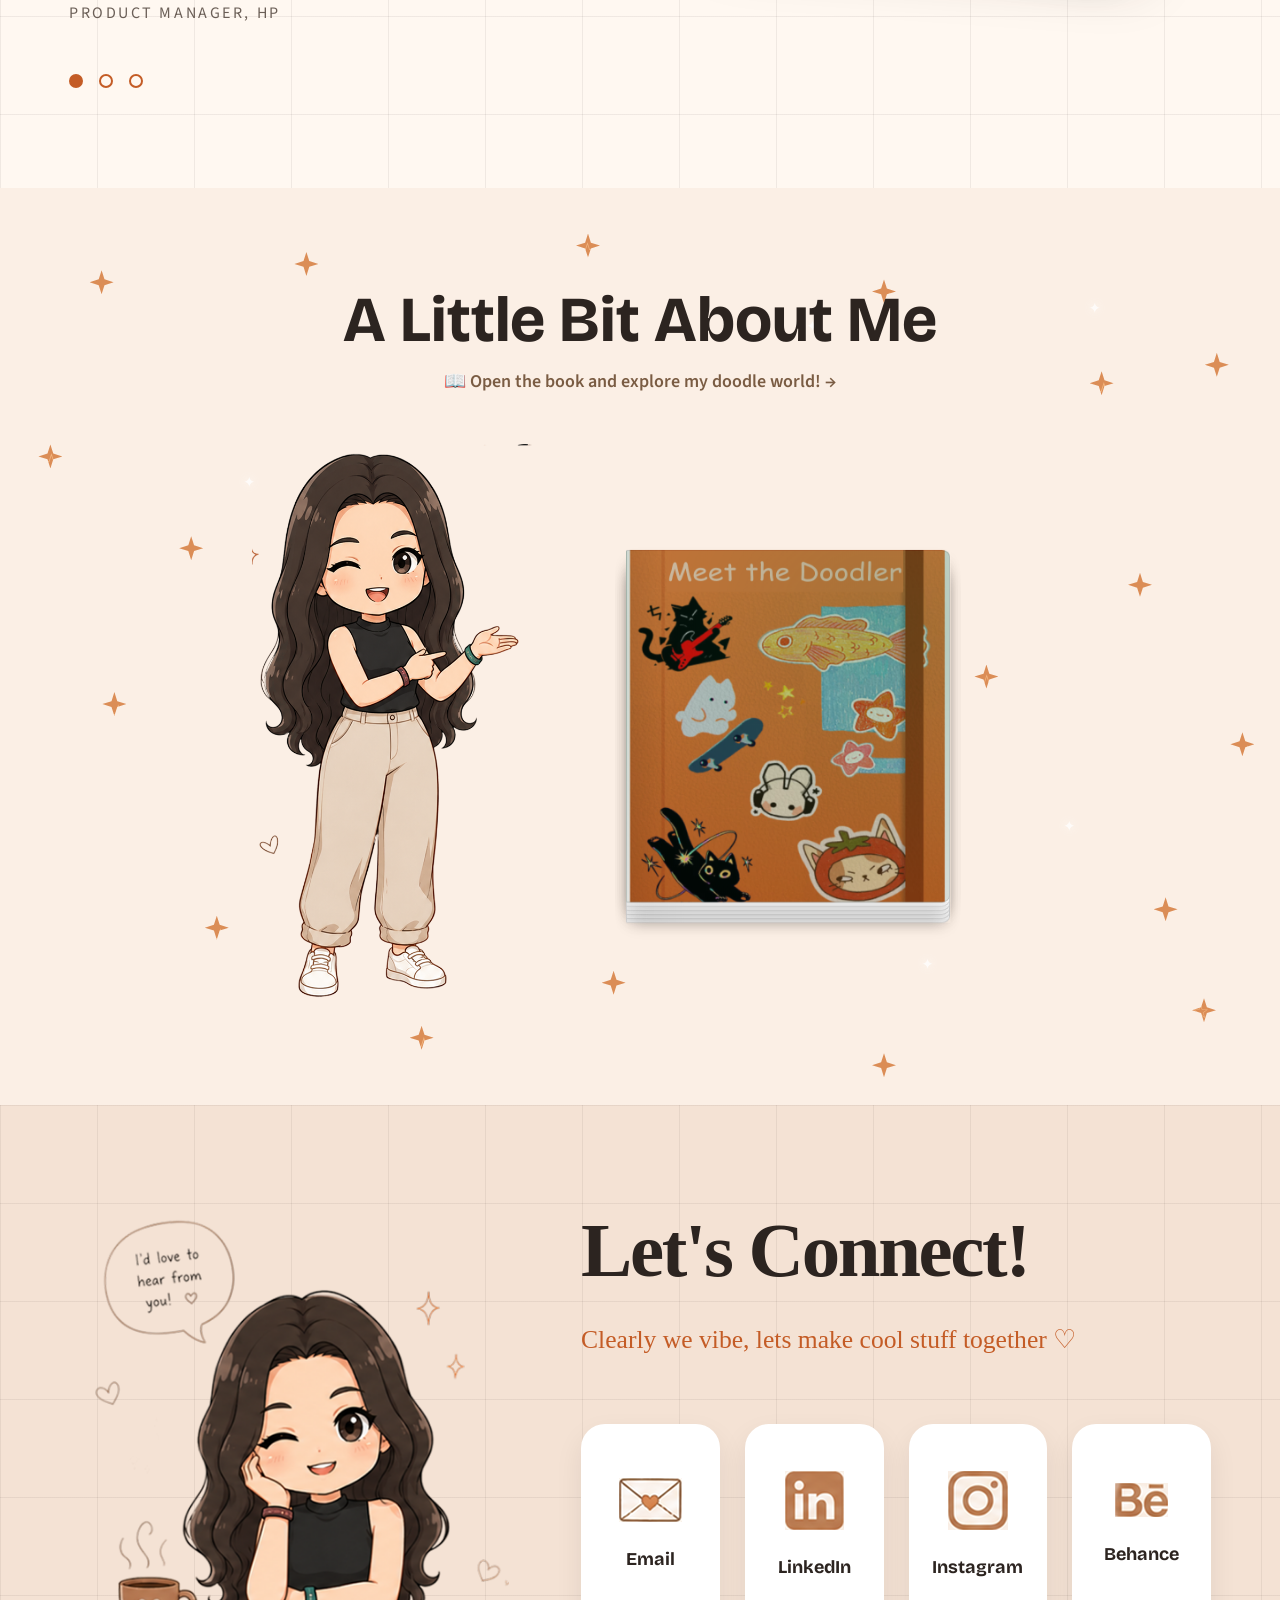
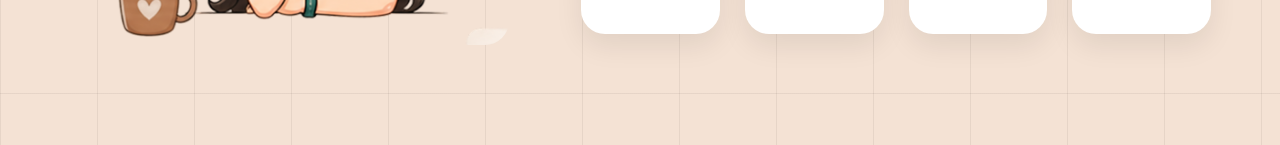
==== commit 944340b7: "complete portfolio" ====
--- a/portfolio/index.html
+++ b/portfolio/index.html
@@ -21,31 +21,40 @@
     <a class="skip-link" href="#main">Skip to main content</a>
 
     <header class="site-header">
-      <div class="site-header__inner">
-        <a class="logo" href="#">Dixita</a>
-        <nav class="site-nav" aria-label="Primary">
-          <input
-            type="checkbox"
-            id="site-nav-toggle"
-            class="site-nav__checkbox"
-            aria-controls="site-nav-menu"
-          />
-          <label for="site-nav-toggle" class="site-nav__toggle">
-            <span class="visually-hidden">Open menu</span>
-            <span class="site-nav__toggle-bar" aria-hidden="true"></span>
-            <span class="site-nav__toggle-bar" aria-hidden="true"></span>
-            <span class="site-nav__toggle-bar" aria-hidden="true"></span>
-          </label>
-          <ul id="site-nav-menu" class="site-nav__list">
-            <li><a href="#about">About</a></li>
-            <li><a href="#work">Work</a></li>
-            <li><a href="#process">Process</a></li>
-            <li><a href="#testimonials">Testimonials</a></li>
-            <li><a href="#contact">Contact</a></li>
-          </ul>
-        </nav>
-      </div>
-    </header>
+  <div class="site-header__inner">
+
+    <!-- Left -->
+    <a class="logo" href="#">Dixita</a>
+
+    <!-- Center -->
+    <nav class="site-nav" aria-label="Primary">
+      <input
+        type="checkbox"
+        id="site-nav-toggle"
+        class="site-nav__checkbox"
+        aria-controls="site-nav-menu"
+      />
+
+      <label for="site-nav-toggle" class="site-nav__toggle">
+        <span class="visually-hidden">Open menu</span>
+        <span class="site-nav__toggle-bar"></span>
+        <span class="site-nav__toggle-bar"></span>
+        <span class="site-nav__toggle-bar"></span>
+      </label>
+
+      <ul id="site-nav-menu" class="site-nav__list">
+        <li><a href="#home">Home</a></li>
+        <li><a href="#work">Work</a></li>
+        <li><a href="#about">About</a></li>
+        <li><a href="#contact">Contact</a></li>
+      </ul>
+    </nav>
+
+    <!-- Right -->
+    <a href="https://drive.google.com/file/d/1X-KaEbP8gQgExmr7Z5n8q9vnEg4DzqtU/view?usp=sharing" class="resume-button ">Resume</a>
+
+  </div>
+</header>
 
     <main id="main">
       <section class="hero" aria-labelledby="hero-heading">
@@ -66,20 +75,45 @@
               <span class="hero__badge-emoji" aria-hidden="true">👋</span> Hello
             </p>
             <h1 id="hero-heading" class="hero__title">
-              I’m Dixita, UI/UX designer with a doodler’s soul.
+              I'm Dixita,<br> UI/UX designer<br>with a <span style="color: #cc6b2f; font-style: italic;">doodler's</span> soul.
             </h1>
           </div>
           <figure class="hero__portrait">
-            <img
+
+          <!-- Background Arch -->
+          <div class="hero__arch"></div>
+
+          <!-- Left Leaves -->
+          <img
+              src="assets/leaf.png"
+              class="leaf leaf-left"
+              alt=""
+              aria-hidden="true"
+          />
+
+          <!-- Right Leaves -->
+          <img
+              src="assets/leaf.png"
+              class="leaf leaf-right"
+              alt=""
+              aria-hidden="true"
+          />
+
+          <!-- Stars -->
+          <span class="star star-1"></span>
+          <span class="star star-2"></span>
+          <span class="star star-3"></span>
+
+          <!-- Character -->
+          <img
               src="assets/Hero_sec.png"
               alt="Illustrated portrait of Dixita Sainik"
               width="542"
               height="616"
-              loading="eager"
-              decoding="async"
-            />
-            <figcaption class="visually-hidden">Hero portrait</figcaption>
-          </figure>
+              class="hero-character"
+          />
+
+      </figure>
         </div>
       </section>
 
@@ -121,84 +155,71 @@
       </div>
 
       <section id="about" class="section section--about" aria-labelledby="about-heading">
-        <div class="section__inner about-boxes">
-          <header class="about-intro about-box">
-            <h2 id="about-heading">About</h2>
-            <p class="about-intro__lede">
-              Hi, I’m a designer. I love crafting interfaces that feel as good as they
-              look where every interaction tells a small story. When I’m not designing,
-              I’m probably doodling, it’s how I recharge and keep my creativity flowing.
-            </p>
-          </header>
-
-          <div class="about-box-row">
-            <article class="info-card about-box">
+        <div class="section__inner about-layout">
+          <div class="about-visual">
+      <p class="about-script">♡ About me ✨</p>
+
+      <img
+        src="assets/resume_img.png"
+        alt="Dixita doodling"
+        class="about-illustration"
+      />
+        </div>
+
+        <div class="about-info-grid">
+          <article class="about-info">
+            <div class="about-icon">💼</div>
+            <div>
               <h3>Currently At</h3>
-              <p>
-                <strong>In Time Tec</strong><br />
-                UI/UX Designer<br />
-                2022 — present
-              </p>
-            </article>
-            <article class="info-card about-box">
+              <p><strong>In Time Tec</strong><br>UI/UX Designer<br>2022 — present</p>
+            </div>
+          </article>
+
+          <article class="about-info">
+            <div class="about-icon">📍</div>
+            <div>
               <h3>Based In</h3>
-              <p>
-                Jaipur, Rajasthan<br />
-                With roots in Udaipur, Rajasthan<br />
-                313001
-              </p>
-            </article>
+              <p>Jaipur, Rajasthan<br>With roots in Udaipur, Rajasthan<br>313001</p>
+            </div>
+          </article>
+
+          <article class="about-info">
+            <div class="about-icon">🎓</div>
+            <div>
+              <h3>Education</h3>
+              <p>B.Tech<br>Geetanjali Institute of Technical Studies<br>Class of 2022</p>
+            </div>
+          </article>
+
+          <article class="about-info">
+            <div class="about-icon">♡</div>
+            <div>
+              <h3>Interests</h3>
+              <p>Doodling, Travelling,<br>Sports, Sketching</p>
+            </div>
+          </article>
+
+          <div class="about-grid-heart">♡</div>
+        </div>
+
+        <div class="tools-card">
+          <div class="tools-card__heading">
+            <p>✨ My Creative Toolkit ♡</p>
+            <h3>Tools I Use</h3>
           </div>
 
-          <div class="about-box-row">
-            <article class="info-card about-box">
-              <h3>Education</h3>
-              <p>
-                B.Tech<br />
-                Geetanjali Institute of Technical Studies<br />
-                Class of 2022
-              </p>
-            </article>
-            <article class="info-card about-box">
-              <h3>Interests</h3>
-              <p>Doodling, Travelling, Sports, Sketching</p>
-            </article>
-          </div>
-
-          <div class="tools about-box">
-            <h3 class="tools__heading">Tools</h3>
-            <ul class="tools__list" role="list">
-              <li>
-                <img src="assets/figma%201.png" alt="Figma" width="61" height="61" />
-              </li>
-              <li>
-                <img src="assets/xd%201.png" alt="Adobe XD" width="61" height="61" />
-              </li>
-              <li>
-                <img
-                  src="assets/illustrator%201.png"
-                  alt="Adobe Illustrator"
-                  width="61"
-                  height="61"
-                />
-              </li>
-              <li>
-                <img src="assets/chatgpt-icon%201.png" alt="ChatGPT" width="61" height="61" />
-              </li>
-              <li>
-                <img src="assets/lovable-ai-icon%201.png" alt="Lovable AI" width="61" height="61" />
-              </li>
-              <li>
-                <img src="assets/google-gemini-icon%201.png" alt="Google Gemini" width="61" height="61" />
-              </li>
-              <li>
-                <img src="assets/claude-ai-icon%201.png" alt="Claude AI" width="61" height="61" />
-              </li>
-              <li>
-                <img src="assets/sketch%201.png" alt="Sketch" width="61" height="61" />
-              </li>
-            </ul>
-          </div>
+          <ul class="tools-card__list">
+            <li><img src="assets/figma%201.png" alt="Figma"><span>Figma</span></li>
+            <li><img src="assets/xd%201.png" alt="Adobe XD"><span>Adobe XD</span></li>
+            <li><img src="assets/illustrator%201.png" alt="Illustrator"><span>Illustrator</span></li>
+            <li><img src="assets/chatgpt-icon%201.png" alt="ChatGPT"><span>ChatGPT</span></li>
+            <li><img src="assets/lovable-ai-icon%201.png" alt="FigJam"><span>FigJam</span></li>
+            <li><img src="assets/google-gemini-icon%201.png" alt="Gemini"><span>Gemini</span></li>
+            <li><img src="assets/claude-ai-icon%201.png" alt="Claude"><span>Claude</span></li>
+            <li><img src="assets/sketch%201.png" alt="Sketch"><span>Sketch</span></li>
+          </ul>
+        </div>
+
         </div>
       </section>
 
@@ -214,9 +235,9 @@
               <div class="work-card--split">
               <div class="work-card_body"> 
                 <h2>Rivanta</h2>
-                <p>Rivanta is a technology consulting and digital transformation company that delivers software engineering solutions that help businesses innovate, operations, and scale efficiently.</p>
+                <p>Rivanta is a technology consulting and digital transformation company that delivers software engineering solutions that help businesses innovate, operations, and scale efficiently.<br> (Currently in production)</p>
                 <p>
-                  <a href="#0" class="button">View Website</a>
+                  <a href="https://www.rivanta.io/" class="resume-button">View Website</a>
                 </p>
               </div>
               <div class="work-card__media ">
@@ -236,8 +257,16 @@
               <div class="work-card_body"> 
                 <h2>Beatstore</h2>
                 <p>India’s beat marketplace connecting independent producers with artists, rappers, and creators.</p>
+                <p><a
+                  href="https://beatstore.in/"
+                  target="_blank"
+                  rel="noopener noreferrer"
+                  class="website-link"
+                >
+                  Visit Website ↗
+                </a></p>
                 <p>
-                  <a href="#0" class="button">View Website</a>
+                  <a href="https://drive.google.com/file/d/1R5N6KnCGtc7Op8mwukxlDto81gihWFzX/view?usp=sharing" class="resume-button">View Case Study</a>
                 </p>
               </div>
               <div class="work-card__media ">
@@ -258,7 +287,7 @@
                 <h2>Feedlot Manager</h2>
                 <p>A mobile application, simplifying feedlot operations with real-time tracking and data-driven insights.</p>
                 <p>
-                  <a href="#0" class="button">View Website</a>
+                  <a href="https://drive.google.com/file/d/1iT1RBHHnnjT2uyLlCeh60OsG-C1IEwOu/view?usp=sharing" class="resume-button">View Case Study</a>
                 </p>
               </div>
               <div class="work-card__media ">
@@ -266,6 +295,27 @@
                   class="card__image"
                   src="assets/fm 1.png"
                   alt="feedlot Manager"
+                  loading="lazy"
+                  decoding="async"
+                />
+              </div>
+              </div>
+            </article>
+
+            <article class="card card--stack-0 work-card">
+              <div class="work-card--split">
+              <div class="work-card_body"> 
+                <h2>Basic Wash</h2>
+                <p>A responsive web and mobile app enhancing car wash efficiency and customer experience.</p>
+                <p>
+                  <a href="https://drive.google.com/file/d/1OhuyXJxEmRm33b5En2i-kIJsGcVivCOf/view?usp=sharing" class="resume-button">View Case Study</a>
+                </p>
+              </div>
+              <div class="work-card__media ">
+                <img
+                  class="card__image--basicwash"
+                  src="assets/basicWash.png"
+                  alt="basicWash"
                   loading="lazy"
                   decoding="async"
                 />
@@ -290,12 +340,15 @@
           <div class="process">
             <div class="process__stage">
               <div class="process-bar">
+                <span class="star star-1"></span>
                 <div class="process one">
                   <img src="assets/process01.png">
                 </div>
+                <span class="star star-3"></span>
                 <div class="process two">
                   <img src="assets/process02.png">
                 </div>
+                <span class="star star-2"></span>
                 <div class="process three">
                   <img src="assets/process03.png">
                 </div>
@@ -329,7 +382,14 @@
                 aria-hidden="true"
                 decoding="async"
               />
+              <img
+                  src="assets/process_wave.png"
+                  alt=""
+                  class="process__ground"
+                  aria-hidden="true"
+              />
               <figure class="process__figure">
+                <span class="process__arch" aria-hidden="true"></span>
                 <img
                   src="assets/design_process.png"
                   alt="Illustration of Dixita thinking through the design process"
@@ -344,211 +404,83 @@
         </div>
       </section>
 
-      <section class="section section--testimonials">
+
+      <section id="testimonials" class="section section--testimonials">
+  <div class="section__inner testimonial-wrap">
+    <div class="testimonial-copy">
+      <p class="testimonial-kicker">Kind words ♡</p>
+      <h2 class="testimonial-heading">Testimonials</h2>
+
+      <div class="testimonial-quote">“</div>
+
+      <p class="testimonial-text" id="testimonialText"></p>
+
+      <div class="testimonial-person">
+        <p class="testimonial-name" id="testimonialName"></p>
+        <p class="testimonial-role" id="testimonialRole"></p>
+      </div>
+
+      <div class="testimonial-dots" id="testimonialDots"></div>
+    </div>
+
+    <div class="testimonial-photo-wrap">
+      <div class="testimonial-paper"></div>
+
+      <figure class="testimonial-polaroid">
        
-        <div class="section__inner"> 
-           <h2 id="testimonials-heading" class="section__title section__title--center">
-            What It’s Like to Work With Me
-          </h2>
-          <div class="carousel" id="carousel">
-  <div class="grid-section">
-    <div class="grid">
-      <div class="col" id="colLeft">
-        <div class="cell"></div><div class="cell"></div><div class="cell"></div><div class="cell"></div>
-        <div class="cell"></div><div class="cell"></div><div class="cell"></div><div class="cell"></div>
-        <div class="cell"></div><div class="cell"></div>
-      </div>
-
-      <div class="col" id="colMiddle">
-        <div class="cell"></div><div class="cell"></div><div class="cell"></div>
-        <div class="featured" data-img="koletic">
-          <img class="portrait" alt="" />
-          <div class="desat"></div>
-        </div>
-        <div class="cell"></div><div class="cell"></div>
-        <div class="featured" data-img="haust">
-          <img class="portrait" alt="" />
-          <div class="desat"></div>
-        </div>
-        <div class="cell"></div><div class="cell"></div>
-        <div class="featured" data-img="safari">
-          <img class="portrait" alt="" />
-          <div class="desat"></div>
-        </div>
-        <div class="cell"></div><div class="cell"></div><div class="cell"></div>
-      </div>
-
-      <div class="col" id="colRight">
-        <div class="cell"></div><div class="cell"></div><div class="cell"></div><div class="cell"></div>
-        <div class="cell"></div><div class="cell"></div><div class="cell"></div><div class="cell"></div>
-        <div class="cell"></div><div class="cell"></div>
-      </div>
+        <img id="testimonialImage" src="" alt="" />
+        <figcaption class="visually-hidden" id="testimonialImageAlt"></figcaption>
+        <span class="testimonial-heart">♡</span>
+      </figure>
     </div>
   </div>
-
-  <div class="content">
-    <div class="top">
-      <svg class="quote-icon" viewBox="0 0 24 24" fill="currentColor" aria-hidden="true">
-        <path d="M4.58 17.32C3.55 16.23 3 15 3 13.01c0-3.5 2.46-6.64 6.03-8.19l.9 1.38c-3.34 1.8-4 4.15-4.25 5.62.54-.28 1.24-.38 1.93-.31 1.8.17 3.23 1.65 3.23 3.49a3.5 3.5 0 0 1-3.5 3.5c-1.07 0-2.1-.49-2.75-1.18zm10 0C13.55 16.23 13 15 13 13.01c0-3.5 2.46-6.64 6.03-8.19l.9 1.38c-3.34 1.8-4 4.15-4.25 5.62.54-.28 1.24-.38 1.93-.31 1.8.17 3.23 1.65 3.23 3.49a3.5 3.5 0 0 1-3.5 3.5c-1.07 0-2.1-.49-2.75-1.18z" />
-      </svg>
-      <div class="stage" id="stage"></div>
-    </div>
-
-    <div class="controls">
-      <button class="nav" id="prev" disabled aria-label="Previous">
-        <svg viewBox="0 0 12 12" fill="none" stroke="currentColor" stroke-width="1.5" stroke-linecap="round" stroke-linejoin="round">
-          <path d="M7.5 2.5 3.5 6l4 3.5" />
-        </svg>
-      </button>
-      <button class="nav" id="next" aria-label="Next">
-        <svg viewBox="0 0 12 12" fill="none" stroke="currentColor" stroke-width="1.5" stroke-linecap="round" stroke-linejoin="round">
-          <path d="m4.5 2.5 4 3.5-4 3.5" />
-        </svg>
-      </button>
-    </div>
-  </div>
+</section>
+   
+<section id="bio" class="section section--bio" aria-labelledby="bio-heading">
+  <div class="bio-stars" aria-hidden="true">
+  <span class="star s1">☆</span>
+  <span class="star s2">☆</span>
+  <span class="star s3">☆</span>
+  <span class="star s4">☆</span>
+  <span class="star s5">☆</span>
+  <span class="star s6">☆</span>
+  <span class="star s7">☆</span>
+  <span class="star s8">☆</span>
+  <span class="star s9">☆</span>
+  <span class="star s10">☆</span>
+  <span class="star s11">☆</span>
+  <span class="star s12">☆</span>
+  <span class="star s13">☆</span>
+  <span class="star s14">☆</span>
+  <span class="star s15">☆</span>
+  <span class="star s16">☆</span>
+  <span class="star s17">☆</span>
+  <span class="star s18">☆</span>
+
+  <span class="spark p1">✦</span>
+  <span class="spark p2">✦</span>
+  <span class="spark p3">✦</span>
+  <span class="spark p4">✦</span>
+  <span class="spark p5">✦</span>
+  <span class="spark p6">✦</span>
 </div>
-
-        </div>
-        
-      </section>
-
-      <!-- <section
-        id="testimonials"
-        class="section section--testimonials"
-        aria-labelledby="testimonials-heading"
-      >
-        <div class="section__inner">
-          <h2 id="testimonials-heading" class="section__title section__title--center">
-            What It’s Like to Work With Me
-          </h2>
-          <div
-            id="testimonial-carousel"
-            class="testimonial-carousel"
-            data-interval="6200"
-          >
-            <ul class="testimonial-list" role="list">
-            <li>
-              <article class="testimonial">
-                <div class="testimonial__author">
-                  <img
-                    src="assets/1743025777683.jpg"
-                    alt="Headshot of John M. Barker"
-                    width="74"
-                    height="74"
-                    class="testimonial__avatar"
-                    loading="lazy"
-                    decoding="async"
-                  />
-                  <div>
-                    <p class="testimonial__name">John M. Barker</p>
-                    <p class="testimonial__role">BA | Product Owner NGAT</p>
-                  </div>
-                </div>
-                <blockquote class="testimonial__quote">
-                  <p>
-                    “Dixita is great to work with. She brings fresh ideas on how we can
-                    accomplish our goals. She takes feedback well, asks great questions,
-                    and communicates well. I loved working with her and hope for that
-                    opportunity again in the future!”
-                  </p>
-                </blockquote>
-              </article>
-            </li>
-            <li>
-              <article class="testimonial">
-                <div class="testimonial__author">
-                  <img
-                    src="assets/1666805970572.jpg"
-                    alt="Headshot of Enrique Salazar"
-                    width="74"
-                    height="74"
-                    class="testimonial__avatar"
-                    loading="lazy"
-                    decoding="async"
-                  />
-                  <div>
-                    <p class="testimonial__name">Enrique Salazar</p>
-                    <p class="testimonial__role">AI Product Manager at HP</p>
-                  </div>
-                </div>
-                <blockquote class="testimonial__quote">
-                  <p>
-                    “I've worked with Dixita at HP. She has a great ability to quickly
-                    grasp the users' needs that lets her design outstanding experiences
-                    in a very polite and harmonious manner. Any team considering working
-                    with Dixita will be wise to get her onboard.”
-                  </p>
-                </blockquote>
-              </article>
-            </li>
-            <li>
-              <article class="testimonial">
-                <div class="testimonial__author">
-                  <img
-                    src="assets/1714303906770.jpg"
-                    alt="Headshot of Kushagra Gupta"
-                    width="74"
-                    height="74"
-                    class="testimonial__avatar"
-                    loading="lazy"
-                    decoding="async"
-                  />
-                  <div>
-                    <p class="testimonial__name">Kushagra Gupta</p>
-                    <p class="testimonial__role">Project Manager at In Time Tec</p>
-                  </div>
-                </div>
-                <blockquote class="testimonial__quote">
-                  <p>
-                    I had the pleasure of working with Dixita on several projects and was
-                    always struck by her work ethic and talent. She is incredibly
-                    hardworking and has a knack for providing design solutions that are
-                    both beautiful and functional. Our clients consistently rave about her
-                    contributions and the thoughtful insights she brings to the table.
-                    She’s fast, reliable, and a true asset to the design process.
-                  </p>
-                </blockquote>
-              </article>
-            </li>
-          </ul>
-          </div>
-        </div>
-      </section> -->
-
-      <section
-      id="bio"
-      class="section section--bio"
-      aria-labelledby="bio-heading"
-    >
-      <div class="section__inner section__inner--bio" id="bio-layout">
-        <!-- <figure class="polaroid bio-image"> -->
-          <!-- <div class="polaroid__frame">
-            <img
-              src="assets/about.png"
-              alt="Dixita Sainik"
-              width="400"
-              height="475"
-              loading="lazy"
-              decoding="async"
-              class="polaroid__photo"
-            />
-          </div>
-        </figure> -->
-
+  <div class="section__inner">
+    <header class="bio-header">
+      <h2 id="bio-heading">A Little Bit About Me</h2>
+      <p class="book-hint">📖 Open the book and explore my doodle world! →</p>
+    </header>
+
+    <div class="bio-content" id="bio-layout">
+      <div class="bio__image-wrap">
         <img
-src="assets/about.png"
-  alt="Dixita Sainik"
-  width="400"
-  height="475"
-  loading="lazy"
-  decoding="async"
-  class="bio-image"
-/>
-        <div class="bio__copy">
-          <h2 id="bio-heading">A Little Bit About Me</h2>
-          <p class="book-hint">📖 Open the book and explore my doodle world!</p>
-          <div class="book">
+          src="assets/about.png"
+          alt="Dixita Sainik"
+          class="bio-image"
+        />
+      </div>
+
+      <div class="bio__book-wrap">
+        <div class="book">
             <div class="page">
               <div class="front cover"></div>
               <div class="back no-padding">
@@ -566,6 +498,7 @@
                   experiment, and keep my creativity flowing.
                 </p>
               </div>
+
               <div class="back book-inside">
                 <h2>Before</h2>
                 <img src="assets/chameleon1.png" alt="Img 1" />
@@ -621,36 +554,77 @@
               <div class="back cover"></div>
             </div>
           </div>
-        </div>
       </div>
-    </section>
-      
-
-      <section id="contact" class="section section--cta" aria-labelledby="cta-heading">
-        <div class="section__inner section__inner--cta">
-          <h2 id="cta-heading" class="cta__title">
-            Let’s create something that’s both delightful and purposeful.
-          </h2>
-          <nav class="cta__social" aria-label="Social links">
-            <a href="#" class="cta__social-link" aria-label="LinkedIn">
-              <svg viewBox="0 0 24 24" width="32" height="32" aria-hidden="true">
-                <path
-                  fill="currentColor"
-                  d="M20.447 20.452h-3.554v-5.569c0-1.328-.027-3.037-1.852-3.037-1.853 0-2.136 1.445-2.136 2.939v5.667H9.351V9h3.414v1.561h.046c.477-.9 1.637-1.85 3.37-1.85 3.601 0 4.267 2.37 4.267 5.455v6.286zM5.337 7.433a2.062 2.062 0 01-2.063-2.065 2.064 2.064 0 114.126 0 2.063 2.063 0 01-2.063 2.065zm1.782 13.019H3.555V9h3.564v11.452zM22.225 0H1.771C.792 0 0 .774 0 1.729v20.542C0 23.227.792 24 1.771 24h20.451C23.2 24 24 23.227 24 22.271V1.729C24 .774 23.2 0 22.222 0h.003z"
-                />
-              </svg>
-            </a>
-            <a href="mailto:hello@dixita.design" class="cta__social-link" aria-label="Email">
-              <svg viewBox="0 0 24 24" width="32" height="32" aria-hidden="true">
-                <path
-                  fill="currentColor"
-                  d="M20 4H4c-1.1 0-2 .9-2 2v12c0 1.1.9 2 2 2h16c1.1 0 2-.9 2-2V6c0-1.1-.9-2-2-2zm0 4l-8 5-8-5V6l8 5 8-5v2z"
-                />
-              </svg>
-            </a>
-          </nav>
-        </div>
-      </section>
+    </div>
+
+  </div>
+</section>
+
+      <section id="contact" class="section section--contact">
+
+    <div class="section__inner contact-layout">
+
+        <!-- Left Illustration -->
+        <div class="contact-illustration">
+
+            <!-- Replace with your image later -->
+            <div class="contact-image-placeholder">
+                <img src="assets/contact_image.png" alt="Img 1" />
+            </div>
+
+        </div>
+
+
+        <!-- Right Content -->
+        <div class="contact-content">
+
+            <!-- <p class="contact-script">
+                Let's Connect!
+            </p> -->
+
+            <h2 class="contact-title">
+                Let's Connect!
+            </h2>
+            <p class="contact-note">
+                Clearly we vibe, lets make cool stuff together ♡
+            </p>
+
+            <div class="contact-links">
+
+                <a href="mailto:your@email.com" class="contact-card">
+                <img src="assets/email-icon.png" alt="" class="contact-card__icon">
+                <h4>Email</h4>
+              </a>
+
+              <a href="https://www.linkedin.com/in/dixita-sainik/" class="contact-card">
+                <img src="assets/linkedin-icon.png" alt="" class="contact-card__icon">
+                <h4>LinkedIn</h4>
+                
+              </a>
+
+              <a href="#" class="contact-card">
+                <img src="assets/instagram-icon.png" alt="" class="contact-card__icon">
+                <h4>Instagram</h4>
+                
+              </a>
+
+              <a href="https://www.behance.net/dixitasainik" class="contact-card">
+                <img src="assets/behance-icon.png" alt="" class="contact-card__icon">
+                <h4>Behance</h4>
+                
+              </a>
+
+            </div>
+
+        </div>
+
+    </div>
+
+
+   
+
+
+</section>
     </main>
 
     <div class="notebook-wrapper">
@@ -660,13 +634,7 @@
     <div class="page cover">
       <img src="cover.png" alt="">
     </div>
-
-
-    <footer class="site-footer">
-      <div class="site-footer__inner">
-        <p>&copy 2026 Dixita Sainik. All rights reserved.</p>
-      </div>
-    </footer>
+    <!-- <script src="cursorTrail.js"></script> -->
     <script src="flipbook.js"></script>
     <script src="testimonials-carousel.js" defer></script>
     <script src="process-section.js" defer></script>
--- a/portfolio/styles.css
+++ b/portfolio/styles.css
@@ -1,6 +1,6 @@
 /* Frame Two (288:1553) — tokens from design-tokens.md; colors approximate until MCP */
 :root {
-  --color-bg: #f7f3ed;
+  --color-bg: #fff8f1;
   --color-bg-alt: #efe8de;
   --color-surface: #ffffff;
   --color-text: #2c2420;
@@ -13,6 +13,7 @@
   --color-focus-ring: #e8a87c;
 
   --font-display: "Bricolage Grotesque", system-ui, sans-serif;
+  --font-hero:'Playfair Display',serif;
   --font-sans: "Source Sans 3", system-ui, sans-serif;
 
   --text-hero: clamp(2.75rem, 7vw, 5rem);
@@ -139,8 +140,8 @@
   /* padding: var(--space-11) var(--container-pad); */
   padding-top: 100px;
   padding-bottom: 100px;
-  padding-left: 32px;
-  padding-right: 32px;
+  /* padding-left: 32px;
+  padding-right: 32px; */
 }
 
 .section__title {
@@ -331,7 +332,7 @@
   left: 50%;
   bottom: 0;
   z-index: 0;
-  width: 100vw;
+  width: 100%;
   line-height: 0;
   transform: translateX(-50%);
   pointer-events: none;
@@ -416,7 +417,7 @@
 .hero__title {
   margin: 0;
   max-width: 39rem;
-  font-family: var(--font-display);
+  font-family: var(--font-hero);
   font-size: var(--text-hero);
   font-weight: 700;
   line-height: 1.05;
@@ -424,19 +425,17 @@
 }
 
 .hero__portrait {
+   position: relative;
+  isolation: isolate;
+  overflow: visible;
+  max-width: 34rem;
+}
+
+.hero__portrait img.hero-character {
   position: relative;
-  margin: 0;
-  margin-top: auto;
-  margin-bottom: 0;
-  align-self: center;
-  max-width: 20rem;
-  line-height: 0;
-}
-
-.hero__portrait img {
-  display: block;
+  z-index: 5;
   width: 100%;
-  background: transparent;
+  margin-left: auto;
 }
 
 @media (min-width: 56rem) {
@@ -459,6 +458,77 @@
     margin-top: 0;
     max-width: none;
   }
+}
+
+@media (max-width: 47.99rem) {
+  :root {
+    --text-hero: clamp(2rem, 9vw, 2.75rem);
+    --container-pad: 1rem;
+  }
+
+  .hero {
+    padding-left: var(--container-pad);
+    padding-right: var(--container-pad);
+    min-height: auto;
+    padding-bottom: 0;
+  }
+
+  .hero__title {
+    max-width: 100%;
+    overflow-wrap: break-word;
+  }
+
+  .section__inner {
+    padding-left: 1rem;
+    padding-right: 1rem;
+  }
+  
+  /* .hero__line {
+    bottom: 0;
+    transform: translateX(-50%);
+    z-index: 6;
+  } */
+
+  .hero__line-img {
+    height: 28px;
+    width: 100vw;
+    object-fit: cover;
+    object-position: center;
+  }
+
+  .hero__portrait {
+    margin-bottom: 0;
+  }
+
+  
+  
+  /* .leaf {
+    width: clamp(78px, 26vw, 105px);
+    opacity: 0.35;
+    z-index: 2;
+  }
+
+
+  @keyframes leftLeaf {
+    0%, 100% {
+      transform: rotate(-34deg);
+    }
+
+    50% {
+      transform: rotate(-28deg);
+    }
+  }
+
+  @keyframes rightLeaf {
+    0%, 100% {
+      transform: scaleX(-1) rotate(-22deg);
+    }
+
+    50% {
+      transform: scaleX(-1) rotate(-16deg);
+    }
+  } */
+
 }
 
 /* Marquee */
@@ -524,123 +594,342 @@
     transform: translateX(-50%);
   }
 }
-
-/* About */
+.hero__portrait{
+  margin-bottom: 0;
+    position:relative;
+    display:flex;
+    justify-content:center;
+    align-items:flex-end;
+    overflow:visible;
+}
+
+.hero-character{
+    position:relative;
+    z-index:5;
+    width:100%;
+    max-width:520px;
+}
+
+.hero__arch{
+  position: absolute;
+  right: -1%;
+  bottom: 0;
+  width: 100%;
+  height: 115%;
+  transform: none;
+  border-radius: 999px 999px 0 0;
+  background: linear-gradient(180deg, #f7dfc8, #f8ead9);
+  opacity: 0.72;
+  z-index: 1;
+}
+
+.leaf{
+    position: absolute;
+  width: 200px;
+  opacity: 0.42;
+  z-index: 2;
+  filter: sepia(1) saturate(0.8) hue-rotate(330deg);
+  transform-origin: bottom center;
+}
+
+.leaf-left{
+  left: 15%;
+  top: 1%;
+  transform: scaleX(-1) rotate(-45deg);
+  animation: leftLeaf 5s ease-in-out infinite;
+}
+
+.leaf-right{
+    right: -5px;
+  bottom: 90px;
+  transform: scaleX(-1) rotate(-24deg);
+  animation: rightLeaf 5s ease-in-out infinite;
+}
+
+@keyframes leftLeaf {
+    0%,100% {
+        transform: rotate(-35deg);
+    }
+    50% {
+        transform: rotate(-30deg);
+    }
+}
+
+@keyframes rightLeaf {
+  0%, 100% {
+    transform: scaleX(-1) rotate(-35deg);
+  }
+
+  50% {
+    transform: scaleX(-1) rotate(-30deg);
+  }
+}
+
+.star{
+    position:absolute;
+    width:24px;
+    height:24px;
+    background:#d47533;
+    clip-path:polygon(
+        50% 0,
+        62% 38%,
+        100% 50%,
+        62% 62%,
+        50% 100%,
+        38% 62%,
+        0 50%,
+        38% 38%
+    );
+    z-index:6;
+    animation:blink 2s infinite;
+    filter: drop-shadow(0 0 6px rgba(229, 144, 56, .45));
+}
+
+.star-1{
+    top: 50%;
+    left: 10%;
+}
+
+.star-2{
+    top: 35%;
+    right: 5%;
+    animation-delay: .8s;
+}
+
+.star-3{
+    top: 2%;
+    right: 28%;
+    animation-delay: 1.4s;
+}
+
+@keyframes blink{
+
+    0%,100%{
+        opacity:.2;
+        transform:scale(.7);
+    }
+
+    50%{
+        opacity:1;
+        transform:scale(1.2);
+    }
+
+}
+
 .section--about {
-  background: var(--color-surface);
-}
-
-.section--about .section__inner {
-  padding-top: var(--space-8);
-  padding-bottom: var(--space-8);
-}
-
-.about-boxes {
-  display: flex;
-  flex-direction: column;
-  gap: 1.625rem;
-}
-
-.about-box-row {
+  background: #fff8f1;
+  overflow: hidden;
+}
+
+.about-layout {
   display: grid;
-  grid-template-columns: repeat(2, minmax(0, 1fr));
-  gap: 1.625rem;
-}
-
-.about-box {
-  border: 1px dashed var(--color-about-border);
-  border-radius: 0;
-  padding: var(--space-6);
-  background-color: var(--color-surface);
-}
-
-.about-intro h2 {
-  margin: 0 0 var(--space-3);
+  grid-template-columns: 0.9fr 1.2fr;
+  /* gap: 4rem; */
+  row-gap: 10px;
+  column-gap: 40px;
+  align-items: start;
+}
+
+.about-visual {
+  min-width: 0;
+}
+
+.about-script {
+  margin: 0 0 2rem;
+  font-family: var(--font-hero);
+  font-size: clamp(2.4rem, 4vw, 4rem);
+  font-style: italic;
+  color: var(--color-accent);
+}
+
+.about-illustration {
+  /* width: 100%;
+  max-width: 460px; */
+  width:115%;
+    max-width:560px;
+    margin-top:10px;
+}
+
+.about-info-grid {
+  position: relative;
+  display: grid;
+  grid-template-columns: 1fr 1fr;
+}
+
+.about-info {
+  position: relative;
+  z-index: 2;
+  display: grid;
+  grid-template-columns: 78px 1fr;
+  gap: 1.25rem;
+  padding: 2.5rem;
+  background: transparent;
+}
+
+.about-icon {
+  width: 72px;
+  height: 72px;
+  border-radius: 50%;
+  background: #f8eadf;
+  display: grid;
+  place-items: center;
+  color: var(--color-accent);
+  font-size: 2rem;
+}
+
+.about-info h3 {
+  margin: 0 0 0.75rem;
   font-family: var(--font-display);
   font-size: 1.5rem;
-  font-weight: 700;
-  line-height: 1.05;
-  text-align: left;
-}
-
-.about-intro__lede {
+}
+
+.about-info h3::after {
+  content: "";
+  display: block;
+  width: 42px;
+  height: 2px;
+  margin-top: 0.35rem;
+  background: var(--color-accent);
+}
+
+.about-info p {
   margin: 0;
-  max-width: none;
-  font-size: 1rem;
-  line-height: 1.45;
-  color: var(--color-text-muted);
-  text-align: left;
-}
-
-.info-card {
-  text-align: left;
-}
-
-.info-card h3 {
-  margin: 0 0 var(--space-3);
+  line-height: 1.55;
+}
+
+.about-info-grid::before {
+  content: "";
+  position: absolute;
+  top: 1.5rem;
+  bottom: 1.5rem;
+  left: 50%;
+  border-left: 2px dashed #e5a980;
+  transform: translateX(-50%);
+  z-index: 1;
+}
+
+.about-info-grid::after {
+  content: "";
+  position: absolute;
+  left: 1.5rem;
+  right: 1.5rem;
+  top: 50%;
+  border-top: 2px dashed #e5a980;
+  transform: translateY(-50%);
+  z-index: 1;
+}
+
+.about-grid-heart {
+  position: absolute;
+  left: 50%;
+  top: 50%;
+  z-index: 3;
+  transform: translate(-50%, -50%);
+  width: 42px;
+  height: 42px;
+  border-radius: 50%;
+  background: #fff8f1;
+  color: var(--color-accent);
+  display: grid;
+  place-items: center;
+  font-size: 28px;
+}
+
+.tools-card {
+  grid-column: 1 / -1;
+  padding: 2rem 3rem;
+  border-radius: 1rem;
+  background: #fff1e6;
+  display: grid;
+  grid-template-columns: 260px 1fr;
+  gap: 2rem;
+  align-items: center;
+}
+
+.tools-card__heading p {
+  margin: 0 0 0.5rem;
+  font-family: var(--font-hero);
+  font-style: italic;
+  color: var(--color-accent);
+  font-size: 1.5rem;
+}
+
+.tools-card__heading h3 {
+  margin: 0;
   font-family: var(--font-display);
-  font-size: 1.5rem;
-  font-weight: 700;
-  line-height: 1.1;
-}
-
-.info-card p {
-  margin: 0;
-  font-size: 1rem;
-  color: var(--color-text-muted);
-  line-height: 1.45;
-}
-
-.info-card strong {
-  color: var(--color-text);
-  font-weight: 600;
-}
-
-.tools {
-  margin-top: 0;
-  padding-top: 0;
-  text-align: left;
-}
-
-.tools__heading {
-  margin: 0 0 var(--space-3);
-  font-family: var(--font-display);
-  font-size: 1.5rem;
-  font-weight: 700;
-}
-
-.tools__list {
+  font-size: 2rem;
+}
+
+.tools-card__list {
   list-style: none;
   margin: 0;
   padding: 0;
-  display: flex;
-  flex-wrap: wrap;
-  gap: 0.875rem;
-}
-
-.tools__list img {
-  width: 2.625rem;
-  height: 2.625rem;
+  display: grid;
+  grid-template-columns: repeat(8, 1fr);
+  gap: 1.25rem;
+}
+
+.tools-card__list li {
+  text-align: center;
+  font-size: 0.9rem;
+}
+
+.tools-card__list img {
+  width: 58px;
+  height: 58px;
   object-fit: contain;
-  border-radius: var(--radius-sm);
-  background: transparent;
-  border: none;
-  padding: 0;
-}
-
-@media (max-width: 47.99rem) {
-  .about-box-row {
+  margin: 0 auto 0.5rem;
+  padding: 0.65rem;
+  border-radius: 1rem;
+  background: #fff;
+}
+
+.tools-card__list span {
+  display: block;
+}
+
+@media (max-width: 768px) {
+  .about-layout {
     grid-template-columns: 1fr;
-  }
-
-  .about-box {
-    padding: var(--space-5);
+    gap: 2.5rem;
+  }
+
+  .about-script {
+    text-align: center;
+  }
+
+  .about-illustration {
+    margin: 0 auto;
+  }
+
+  .about-info-grid {
+    grid-template-columns: 1fr;
+  }
+
+  .about-info-grid::before,
+  .about-info-grid::after,
+  .about-grid-heart {
+    display: none;
+  }
+
+  .about-info {
+    padding: 1.5rem 0;
+  }
+
+  .tools-card {
+    grid-template-columns: 1fr;
+    padding: 1.5rem;
+  }
+
+  .tools-card__list {
+    grid-template-columns: repeat(4, 1fr);
   }
 }
 
 /* Design process */
 .section--process {
-  background: #b99b84;
+  
+  background: #FBEFE5;
   position: relative;
   overflow: visible;
 }
@@ -649,10 +938,6 @@
   content: "";
   position: absolute;
   inset: 0;
-  background-image:
-    linear-gradient(rgba(44, 36, 32, 0.07) 1px, transparent 1px),
-    linear-gradient(90deg, rgba(44, 36, 32, 0.07) 1px, transparent 1px);
-  background-size: 6.0625rem 6.125rem;
   opacity: 0.6;
   pointer-events: none;
 }
@@ -664,27 +949,15 @@
   padding: var(--space-10) var(--container-pad) 0;
 }
 
-/* .section--work {
-  background: var(--color-bg);
-}
-
-.section--work::before {
-  content: "";
-  position: absolute;
-  inset: 0;
-  background-image:
-    linear-gradient(var(--color-grid) 1px, transparent 1px),
-    linear-gradient(90deg, var(--color-grid) 1px, transparent 1px);
-  background-size: 6.0625rem 6.125rem;
-  mask-image: linear-gradient(180deg, black 70%, transparent 100%);
-  pointer-events: none;
-} */
-
 .section--work {
   position: relative;
   background-color: var(--color-bg);
   /* overflow: hidden; */
   isolation: isolate;
+  background-image:
+    linear-gradient(rgba(44, 36, 32, 0.07) 1px, transparent 1px),
+    linear-gradient(90deg, rgba(44, 36, 32, 0.07) 1px, transparent 1px);
+    background-size: 6.0625rem 6.125rem;
 }
 
 .section--work::before {
@@ -694,13 +967,6 @@
   z-index: -1;
   pointer-events: none;
 
-  background-image:
-    linear-gradient(rgba(44, 36, 32, 0.07) 1px, transparent 1px),
-    linear-gradient(90deg, rgba(44, 36, 32, 0.07) 1px, transparent 1px);
-
-  background-size: 6.0625rem 6.125rem;
-
-  
 }
 
 .section--work .section__inner {
@@ -708,7 +974,7 @@
 }
 
 .section--work .section__title {
-  margin-top: var(--space-6);
+  padding-top: var(--space-6);
 }
 
 .process {
@@ -738,22 +1004,22 @@
       width: 16.5%;
       position: absolute;
       left: 41%;
-      top: -4%;
+      top: -6%;
       z-index: 11;
       transform: rotate(8deg);
     }
     &.three {
       width: 15.5%;
       position: absolute;
-      left: 59%;
-      top: -4%;
+      left: 60%;
+      top: -6%;
       z-index: 11;
     }
     &.four {
       width: 13.5%;
       position: absolute;
       left: 75%;
-      top: 9%;
+      top: 7%;
       z-index: 11;
     }
   }
@@ -877,7 +1143,16 @@
 }
 
 .process__figure {
-  position: absolute;
+  /* position: absolute;
+  bottom: 0;
+  left: 50%;
+  z-index: 5;
+  margin: 0;
+  width: 28%;
+  max-width: 22rem;
+  line-height: 0;
+  transform: translateX(-50%); */
+   position: absolute;
   bottom: 0;
   left: 50%;
   z-index: 5;
@@ -889,9 +1164,26 @@
 }
 
 .process__figure img {
+  /* display: block;
+  width: 100%;
+  height: auto; */
+   position: relative;
+  z-index: 2;
   display: block;
   width: 100%;
   height: auto;
+}
+.process__arch {
+  position: absolute;
+  left: 50%;
+  bottom: 0;
+  width: 115%;
+  height: 86%;
+  transform: translateX(-50%);
+  border-radius: 999px 999px 0 0;
+  background: #f8dfc7;
+  opacity: 0.65;
+  z-index: -1;
 }
 
 @keyframes process-bell-swing {
@@ -940,9 +1232,27 @@
   top: 36.8%;
   transform: translate(-72.38%, -9.09%);
 }
+.process__ground {
+  position: absolute;
+  left: 50%;
+  bottom: 0;
+  width: 100vw;
+  max-width: none;
+  height: auto;
+  transform: translateX(-50%);
+  z-index: 1;
+  display: block;
+  pointer-events: none;
+}
 
 @media (max-width: 63.99rem) {
   .process__arc {
+    display: none;
+  }
+  .process__arch{
+    display: none;
+  }
+  .process__ground{
     display: none;
   }
 
@@ -978,6 +1288,27 @@
   }
 }
 
+
+@keyframes paper-plane-float {
+  0%, 100% {
+    translate: 5 0;
+  }
+
+  50% {
+    translate: 15px -14px;
+  }
+}
+
+@keyframes paper-plane-tilt {
+  0%, 100% {
+    transform: rotate(0deg);
+  }
+
+  50% {
+    transform: rotate(8deg);
+  }
+}
+
 /* Work showcase — project tiles (agon, rivanta, beatstore, fm) */
 .work-showcase {
   
@@ -1001,7 +1332,7 @@
   
   /* overflow: hidden; */
   border: 2px dashed #f5c6a6;;
-  background: var(--color-surface);
+  background: #f8f0e8;
   box-shadow: var(--shadow-soft);
   position: sticky;
   top: 6rem;
@@ -1118,6 +1449,9 @@
   justify-content: center;
   min-height: clamp(14rem, 40vw, 24rem);
 }
+.card__image--basicwash {
+  transform: scale(1.15);
+}
 
 .work-card__media img {
   display: block;
@@ -1188,8 +1522,170 @@
 }
 
 /* Testimonials */
-
-:root {
+.section--testimonials {
+  background: #fff8f1;
+  overflow: hidden;
+  background-image:
+    linear-gradient(rgba(44, 36, 32, 0.07) 1px, transparent 1px),
+    linear-gradient(90deg, rgba(44, 36, 32, 0.07) 1px, transparent 1px);
+    background-size: 6.0625rem 6.125rem;
+    /* mask-image: linear-gradient(180deg, black 60%, transparent 100%); */
+  pointer-events: none;
+}
+
+.testimonial-wrap {
+  display: grid;
+  grid-template-columns: 1fr 1fr;
+  gap: clamp(3rem, 7vw, 7rem);
+  align-items: center;
+}
+
+.testimonial-kicker {
+  margin: 0 0 0.75rem;
+  font-family: var(--font-hero);
+  font-size: clamp(1.8rem, 3vw, 2.6rem);
+  font-style: italic;
+  color: var(--color-text);
+}
+
+.testimonial-heading {
+  margin: 0 0 1rem;
+  font-family: var(--font-hero);
+  font-size: clamp(3rem, 7vw, 5.5rem);
+  line-height: 1;
+  color: var(--color-text);
+}
+
+.testimonial-heading::after {
+  content: "";
+  display: block;
+  width: 90px;
+  height: 14px;
+  margin-top: 1rem;
+  background: url("assets/squiggle.svg") center / contain no-repeat;
+}
+
+.testimonial-quote {
+  margin-top: 3rem;
+  font-size: 5rem;
+  line-height: 0.6;
+  color: var(--color-accent);
+  font-family: var(--font-hero);
+}
+
+.testimonial-text {
+  max-width: 32rem;
+  margin: 0 0 2.5rem;
+  font-size: clamp(1.25rem, 2vw, 1.7rem);
+  line-height: 1.65;
+  color: var(--color-text);
+}
+
+.testimonial-name {
+  margin: 0;
+  display: inline-block;
+  font-family: var(--font-hero);
+  font-size: clamp(2rem, 4vw, 3rem);
+  font-style: italic;
+  color: var(--color-text);
+  background: linear-gradient(transparent 70%, #f7dfc9 70%);
+}
+
+.testimonial-role {
+  margin: 1rem 0 0;
+  font-size: 1rem;
+  letter-spacing: 0.16em;
+  text-transform: uppercase;
+  color: var(--color-text-muted);
+}
+
+.testimonial-dots {
+  display: flex;
+  gap: 1rem;
+  margin-top: 3rem;
+}
+
+.testimonial-dot {
+  width: 14px;
+  height: 14px;
+  border-radius: 50%;
+  border: 2px solid var(--color-accent);
+  background: transparent;
+  cursor: pointer;
+  padding: 0;
+}
+
+.testimonial-dot.is-active {
+  background: var(--color-accent);
+}
+
+.testimonial-photo-wrap {
+  position: relative;
+  min-height: 520px;
+  display: grid;
+  place-items: center;
+}
+
+.testimonial-paper {
+  position: absolute;
+  width: min(78%, 460px);
+  height: min(88%, 560px);
+  background: #d8b895;
+  opacity: 0.75;
+  transform: rotate(8deg);
+  box-shadow: 0 20px 45px rgba(44, 36, 32, 0.16);
+}
+
+.testimonial-polaroid {
+  position: relative;
+  overflow: visible;
+  z-index: 2;
+  width: min(82%, 520px);
+  margin: 0;
+  padding: 1.4rem 1.4rem 5rem;
+  background: #fffaf4;
+  transform: rotate(4deg);
+  box-shadow: 0 24px 55px rgba(44, 36, 32, 0.18);
+}
+
+.testimonial-polaroid img {
+  width: 100%;
+  aspect-ratio: 1 / 0.95;
+  object-fit: cover;
+  display: block;
+}
+
+
+
+.testimonial-heart {
+  position: absolute;
+  right: 2rem;
+  bottom: 1.5rem;
+  font-size: 3rem;
+  color: var(--color-text);
+}
+
+@media (max-width: 768px) {
+  .testimonial-wrap {
+    grid-template-columns: 1fr;
+    gap: 3rem;
+  }
+
+  .testimonial-photo-wrap {
+    min-height: auto;
+  }
+
+  .testimonial-polaroid {
+    width: min(90%, 420px);
+  }
+
+  .testimonial-paper {
+    width: 70%;
+    height: 80%;
+  }
+}
+
+/* :root {
   --grid-bg: #f6f6f6;
   --cell-from: #f3f3f3;
   --cell-to: #fafafa;
@@ -1226,10 +1722,10 @@
   overflow: hidden;
   box-shadow: inset 0 2px 0 white;
   position: relative;
-}
+} */
 
 /* Left: grid section ============================================= */
-.grid-section {
+/* .grid-section {
   width: 380px;
   flex-shrink: 0;
   align-self: stretch;
@@ -1316,10 +1812,10 @@
   mix-blend-mode: overlay;
   pointer-events: none;
   z-index: 3;
-}
+} */
 
 /* Right: text content =========================================== */
-.content {
+/* .content {
   flex: 1;
   padding: 40px 20px;
   display: flex;
@@ -1361,192 +1857,316 @@
 }
 @keyframes charRise {
   to { opacity: 1; transform: translateY(0); }
-}
-
-/* whole-block exit — kills any in-flight char rises underneath */
-.testimonial.exit { animation: testimonialExit 220ms ease-out forwards; }
-.testimonial.exit .char { animation: none; }
-@keyframes testimonialExit {
-  from { opacity: 1; transform: translateY(0); }
-  to   { opacity: 0; transform: translateY(-12px); }
-}
-
-.quote-text {
-  margin: 0;
-  font-size: 22px;
-  font-weight: 500;
-  line-height: 28.6px;
-  letter-spacing: -0.44px;
-  color: var(--text);
-}
-.author {
-  margin: 0;
-  font-size: 14px;
-  font-weight: 500;
-  line-height: 18.2px;
-  color: var(--muted);
-}
-
-.controls { display: flex; gap: 6px; align-items: center; }
-.nav {
-  width: 24px;
-  height: 24px;
-  border-radius: 12px;
-  border: 1px solid var(--arrow-border);
-  background: transparent;
-  color: var(--text);
-  cursor: pointer;
-  display: grid;
-  place-items: center;
-  padding: 0;
-  transition: opacity 180ms var(--ease), transform 180ms var(--ease);
-}
-.nav:hover:not(:disabled)  { transform: scale(1.08); }
-.nav:active:not(:disabled) { transform: scale(0.94); }
-.nav:disabled              { opacity: 0.4; cursor: default; }
-.nav svg { width: 12px; height: 12px; opacity: 0.7; }
-
-
-
-.section--testimonials {
-  width: 100%;
-  overflow-x: hidden;
-}
-
-.section--testimonials .section__inner {
-  width: 100%;
-  max-width: 1060px;
-  margin: 0 auto;
-}
-
-.section--testimonials .section__title--center {
-  text-align: center;
-  margin-bottom: var(--space-10);
-}
-
-@media (max-width: 768px) {
-  .carousel {
-    flex-direction: column;
-    min-height: auto;
-    gap: 0;
-  }
-
-  .grid-section {
-    width: 100%;
-    height: 220px;
-    flex-shrink: 1;
-  }
-
-  .content {
-    padding: 28px 20px;
-    gap: 28px;
-  }
-
-  .stage {
-    width: 100%;
-    min-height: 160px;
-  }
-
-  .quote-text {
-    font-size: 20px;
-    line-height: 26px;
-  }
-}
-
-@media (max-width: 768px) {
-  .grid-section {
-    width: 100%;
-    height: 220px;
-    min-height: 220px;
-    overflow: visible;
-  }
-}
+} */
 
 
 /* Bio / polaroid */
 .section--bio {
-  background: var(--color-bg-alt);
+  background: #FBEFE5;
   position: relative;
-}
-
-.section--bio::before {
-  content: "";
+  overflow: hidden;
+  
+}
+
+body .section--bio,
+body #bio {
+  background: #FBEFE5 !important;
+  
+}
+
+body #bio .section__inner {
+  background: transparent !important;
+  
+}
+
+.bio-header {
+  text-align: center;
+  margin-bottom: 3rem;
+}
+
+.bio-header h2 {
+  margin: 0 0 1rem;
+  font-family: var(--font-display);
+  font-size: clamp(2.5rem, 5vw, 4.5rem);
+  line-height: 1;
+}
+
+.book-hint {
+  margin: 0;
+  color: var(--color-accent);
+  font-weight: 600;
+}
+
+.bio-content {
+    display: grid;
+    grid-template-columns: 280px 480px; /* girl | book */
+    justify-content: center;
+    align-items: center;
+    gap: 1rem;          /* actual gap */
+    max-width: 800px;   /* keeps both close together */
+    margin: 0 auto;
+}
+
+.bio-image {
+  width: 100%;
+  max-width: 300px;
+  height: auto;
+  display: block;
+  margin-inline: auto;
+}
+
+.bio__book-wrap {
+  min-width: 0;
+  display: flex;
+  justify-content: flex-start;
+}
+
+.book {
+  transform: scale(0.9);
+  transform-origin: center;
+}
+
+/* reduce huge Before / After text */
+.book-inside h2,
+.page h2 {
+  font-size: clamp(1.6rem, 3vw, 2.5rem);
+  line-height: 1;
+  margin: 0 0 1rem;
+}
+
+.book-inside img {
+  max-height: 260px;
+  object-fit: contain;
+}
+.section--bio {
+  background: #FBEFE5;
+  position: relative;
+  overflow: hidden;
+}
+
+.section--bio .section__inner {
+  position: relative;
+  z-index: 2;
+}
+
+.bio-stars {
   position: absolute;
   inset: 0;
-  background-image:
-    linear-gradient(rgba(44, 36, 32, 0.07) 1px, transparent 1px),
-    linear-gradient(90deg, rgba(44, 36, 32, 0.07) 1px, transparent 1px);
-  background-size: 6.0625rem 6.125rem;
-  opacity: 0.4;
   pointer-events: none;
-}
-
-.section__inner--bio {
-  display: grid;
-  gap: var(--space-10);
-  align-items: center;
-}
-
-.polaroid {
-  margin: 0;
-  justify-self: center;
-}
-
-.polaroid__frame {
-  padding: var(--space-6) var(--space-6) var(--space-10);
-  background: var(--color-surface);
-  border: 1px solid var(--color-border);
-  box-shadow: var(--shadow-soft);
-  transform: rotate(-2deg);
-  max-width: 26rem;
-}
-
-.polaroid__photo {
-  width: 100%;
-  aspect-ratio: 400 / 475;
-  object-fit: cover;
-  background: var(--color-bg);
-}
-
-.bio__copy h2 {
-  margin: 0 0 var(--space-10);
-  font-family: var(--font-display);
-  font-size: var(--text-section);
-  font-weight: 700;
-  line-height: 1.05;
-}
-
-.bio__copy p {
-  margin: 0 0 var(--space-8);
-  color: var(--color-text-muted);
-  line-height: 1.6;
-  max-width: 36rem;
-}
-
-.button {
+  z-index: 1;
+}
+
+.star,
+.spark {
+  position: absolute;
+  color: #F2A766;
+  font-size: 2rem;
+  opacity: 0.8;
+  animation: blinkStar 2.4s ease-in-out infinite;
+}
+
+.spark {
+  color: #ffffff;
+  font-size: 0.9rem;
+  text-shadow: 0 0 10px #ffffff;
+}
+
+.s1 { top: 9%; left: 7%; font-size: 2.8rem; animation-delay: 0s; }
+.s2 { top: 7%; left: 23%; font-size: 3rem; animation-delay: .4s; }
+.s3 { top: 20%; right: 13%; font-size: 2rem; animation-delay: .8s; }
+.s4 { top: 18%; right: 4%; font-size: 3.5rem; animation-delay: .2s; }
+.s5 { top: 38%; left: 14%; font-size: 2.5rem; animation-delay: 1s; }
+.s6 { top: 42%; right: 10%; font-size: 2.8rem; animation-delay: .6s; }
+.s7 { bottom: 18%; left: 16%; font-size: 2.2rem; animation-delay: 1.2s; }
+.s8 { bottom: 12%; left: 47%; font-size: 3rem; animation-delay: .5s; }
+.s9 { bottom: 20%; right: 8%; font-size: 3rem; animation-delay: 1.4s; }
+.s10 { bottom: 9%; right: 5%; font-size: 1.2rem; animation-delay: .9s; }
+.s11 {
+  top: 5%;
+  left: 45%;
+  font-size: 1.6rem;
+  animation-delay: 1.4s;
+}
+
+.s12 {
+  top: 10%;
+  right: 30%;
+  font-size: 2.4rem;
+  animation-delay: .9s;
+}
+
+.s13 {
+  top: 28%;
+  left: 3%;
+  font-size: 1.8rem;
+  animation-delay: .5s;
+}
+
+.s14 {
+  top: 55%;
+  left: 8%;
+  font-size: 2.2rem;
+  animation-delay: 1.8s;
+}
+
+.s15 {
+  top: 52%;
+  right: 22%;
+  font-size: 1.7rem;
+  animation-delay: .3s;
+}
+
+.s16 {
+  bottom: 38%;
+  right: 2%;
+  font-size: 2.4rem;
+  animation-delay: 1.2s;
+}
+
+.s17 {
+  bottom: 6%;
+  left: 32%;
+  font-size: 2rem;
+  animation-delay: .7s;
+}
+
+.s18 {
+  bottom: 3%;
+  right: 30%;
+  font-size: 2.7rem;
+  animation-delay: 1.6s;
+}
+
+.p4 {
+  top: 14%;
+  left: 63%;
+  animation-delay: .4s;
+}
+
+.p5 {
+  top: 66%;
+  left: 62%;
+  animation-delay: 1.3s;
+}
+
+.p6 {
+  bottom: 14%;
+  left: 72%;
+  animation-delay: .8s;
+}
+
+.p1 { top: 31%; left: 19%; animation-delay: .3s; }
+.p2 { top: 12%; right: 14%; animation-delay: 1.1s; }
+.p3 { bottom: 29%; right: 16%; animation-delay: .7s; }
+
+@keyframes blinkStar {
+  0%,100%{
+    opacity:.2;
+    transform:scale(.85);
+    filter:drop-shadow(0 0 0px rgba(255,197,120,.2));
+  }
+
+  50%{
+    opacity:1;
+    transform:scale(1.25);
+    filter:drop-shadow(0 0 10px rgba(255,197,120,.8));
+  }
+}
+
+@media (max-width: 768px) {
+  .star {
+    font-size: 1.6rem;
+  }
+
+  .spark {
+    font-size: 0.7rem;
+  }
+
+  .s4,
+  .s8,
+  .s9 {
+    font-size: 2rem;
+  }
+}
+/* Large Desktop */
+
+@media (max-width: 768px) {
+  .bio-content {
+    grid-template-columns: 1fr;
+    gap: 1.5rem;
+  }
+
+  .bio-image {
+    max-width: 220px; /* smaller girl */
+  }
+
+  .bio__book-wrap {
+    justify-content: center;
+  }
+
+  .book {
+    transform: scale(0.82); /* bigger book than before */
+    transform-origin: top center;
+  }
+}
+
+@media (max-width: 420px) {
+  .bio-image {
+    max-width: 200px;
+  }
+
+  .book {
+    transform: scale(0.75);
+  }
+}
+
+.resume-button {
   display: inline-flex;
   align-items: center;
   justify-content: center;
-  min-height: var(--button-height);
-  min-width: 11.875rem;
-  padding: 0 var(--space-8);
-  font-family: var(--font-sans);
+
+  padding: 0.6rem 1.8rem;
+  border: 2px solid #2f2925;
+  border-radius: 999px;
+
+  background: transparent;
+  color: #2f2925;
+  text-decoration: none;
+
   font-size: 1rem;
   font-weight: 600;
+  line-height: 1;
+
+  transition: all 0.3s ease;
+}
+
+.resume-button:hover {
+  background: #F2A766;
+  border-color: #F2A766;
+  color: #fff;
+  transform: translateY(-2px);
+  box-shadow: 0 8px 20px rgba(242, 167, 102, 0.25);
+}
+
+.button {
+  display: inline-block;
+  padding: 0.9rem 2rem;
+  border: 2px solid #2f2925;
+  border-radius: 999px;
+  background: transparent;
+  color: #2f2925;
   text-decoration: none;
-  border-radius: var(--radius-pill);
-  border: 2px solid var(--color-text);
-  background: transparent;
-  color: var(--color-text);
-  cursor: pointer;
-  transition:
-    background var(--transition),
-    color var(--transition);
-}
-
-.button--ghost:hover {
-  background: var(--color-text);
-  color: var(--color-bg);
+  font-weight: 600;
+
+  transition: all .3s ease;
+}
+
+.button:hover {
+  background: #F2A766;
+  border-color: #F2A766;
+  color: #fff;
+  transform: translateY(-2px);
+  box-shadow: 0 8px 20px rgba(242, 167, 102, 0.25);
 }
 
 @media (min-width: 56rem) {
@@ -1601,22 +2221,248 @@
   transform: translateY(-2px);
 }
 
-/* Footer */
-.site-footer {
-  border-top: 1px solid var(--color-border);
-  padding: var(--space-8) 0 var(--space-10);
-}
-
-.site-footer__inner {
-  max-width: var(--container-max);
-  margin: 0 auto;
-  padding: 0 var(--container-pad);
-}
-
-.site-footer p {
-  margin: 0;
-  font-size: var(--text-small);
-  color: var(--color-text-muted);
+
+.section--contact{
+    background:#f4e2d4;
+    overflow:hidden;
+    background-image:
+    linear-gradient(var(--color-grid) 1px, transparent 1px),
+    linear-gradient(90deg, var(--color-grid) 1px, transparent 1px);
+  background-size: 6.0625rem 6.125rem;
+  /* mask-image: linear-gradient(180deg, black 60%, transparent 100%); */
+}
+
+.contact-layout {
+  display: grid;
+  grid-template-columns: 440px minmax(0, 1fr);
+  gap: 4.5rem;
+  align-items: center;
+}
+
+.contact-image-placeholder,
+.contact-illustration img {
+  width: 100%;
+  max-width: 440px;
+  aspect-ratio: 1 / 1;
+  object-fit: cover;
+  border-radius: 24px;
+}
+
+.contact-illustration{
+    align-self:start;
+}
+
+.contact-content {
+  align-self: center;
+  padding-top: 0;
+}
+
+.contact-script{
+
+    font-family:var(--font-hero);
+    color:var(--color-accent);
+
+    font-size:2rem;
+
+    margin-bottom:.75rem;
+}
+
+.contact-title {
+  margin: 0 0 2rem;
+  font-family: var(--font-hero);
+  font-size: clamp(3.5rem, 6vw, 5.5rem);
+  font-weight: 700;
+  line-height: 0.95;
+  letter-spacing: -0.03em;
+  color: var(--color-text);
+}
+
+.contact-text{
+
+    max-width:520px;
+
+    margin-inline:auto;
+
+    line-height:1.7;
+
+    margin-bottom:1rem;
+}
+
+.contact-note {
+   margin: 0 0 4rem;
+  font-family: var(--font-hero);
+  font-size: clamp(1.25rem, 2vw, 1.75rem);
+  color: var(--color-accent);
+}
+
+.contact-links {
+  display: grid;
+  grid-template-columns: repeat(4, minmax(130px, 1fr));
+  gap: 25px;
+  max-width: 700px;
+}
+
+.contact-card {
+    flex: 0 0 150px;        /* Fixed width */
+    max-width: 150px;
+    min-height: 210px;
+
+    display: flex;
+    flex-direction: column;
+    justify-content: center;
+    align-items: center;
+
+    background: #fff;
+    border-radius: 24px;
+    padding: 2rem 1rem;
+    box-shadow: 0 12px 28px rgba(0,0,0,.08);
+    text-decoration: none;
+     animation: floatCard 5s ease-in-out infinite;
+     transition: transform .35s ease, box-shadow .35s ease;
+     border: 2px solid transparent;
+}
+.contact-card:nth-child(2) {
+  animation-delay: 0.6s;
+}
+
+.contact-card:nth-child(3) {
+  animation-delay: 1.2s;
+}
+
+.contact-card:nth-child(4) {
+  animation-delay: 1.8s;
+}
+
+.contact-card:nth-child(5) {
+  animation-delay: 2.4s;
+}
+
+
+
+.contact-card:hover{
+
+     transform: translateY(-18px) scale(1.06);
+  box-shadow:
+    0 10px 20px rgba(0,0,0,.08),
+    0 25px 45px rgba(0,0,0,.15);
+    border-color:#cfa487;
+}
+
+.contact-card i{
+
+    font-size:3rem;
+
+    color:var(--color-accent);
+
+    margin-bottom:1rem;
+}
+
+.contact-card h4{
+
+    margin-bottom:.35rem;
+
+    font-family:var(--font-display);
+}
+
+.contact-card span{
+
+    color:var(--color-accent);
+
+    font-family:var(--font-hero);
+
+    font-size:1rem;
+}
+@keyframes floatCard {
+  0%,
+  100% {
+    transform: translateY(0) rotate(0deg);
+  }
+
+  25% {
+    transform: translateY(-5px) rotate(-0.8deg);
+  }
+
+  50% {
+    transform: translateY(-8px) rotate(0deg);
+  }
+
+  75% {
+    transform: translateY(-5px) rotate(0.8deg);
+  }
+}
+@media (max-width: 768px) {
+
+  .contact-layout {
+    grid-template-columns: 1fr;
+    gap: 2rem;
+  }
+
+  .contact-content {
+    text-align: center;
+  }
+
+  /* Stack cards vertically */
+  .contact-links {
+    display: flex;
+    flex-direction: column;
+    align-items: center;
+    gap: 1rem;
+    margin-top: 2rem;
+  }
+
+  .contact-card {
+    width: min(100%, 320px);
+    max-width: 320px;
+    min-height: 150px;
+    flex: none;          /* Remove flex sizing from desktop */
+  }
+}
+
+/* Bottom Card */
+
+.contact-footer-card{
+
+    margin-top:4rem;
+
+    background:#FFF3E9;
+
+    border-radius:22px;
+
+    padding:2rem 3rem;
+
+    display:flex;
+
+    gap:2rem;
+
+    align-items:center;
+}
+
+.footer-icon{
+
+    width:70px;
+
+    height:70px;
+
+    border-radius:50%;
+
+    background:#FFF;
+
+    display:grid;
+
+    place-items:center;
+
+    font-size:2rem;
+
+    flex-shrink:0;
+}
+
+.contact-footer-card p{
+
+    margin:0;
+
+    font-size:1.1rem;
+
+    line-height:1.8;
 }
 
 @media (prefers-reduced-motion: reduce) {
@@ -1628,33 +2474,34 @@
     animation: none;
   }
 }
+/* .cursor-trail {
+  position: fixed;
+  width: 16px;
+  height: 2px;
+  border-radius: 999px;
+  pointer-events: none;
+  z-index: 9999;
+
+  background: linear-gradient(
+    90deg,
+    rgba(242,167,102,0),
+    rgba(242,167,102,.95)
+  );
+
+  transform: translate(-50%, -50%);
+  opacity: 0;
+
+  transition:
+    opacity .15s ease,
+    transform .05s linear;
+
+  filter: drop-shadow(0 0 4px rgba(242,167,102,.5));
+} */
 
 html,
 body {
-  width: 100%;
+  /* width: 100%; */
   max-width: 100%;
-}
-
-@media (max-width: 47.99rem) {
-  :root {
-    --text-hero: clamp(2rem, 9vw, 2.75rem);
-    --container-pad: 1rem;
-  }
-
-  .hero {
-    padding-left: var(--container-pad);
-    padding-right: var(--container-pad);
-    min-height: auto;
-    padding-bottom: 2rem;
-  }
-
-  .hero__title {
-    max-width: 100%;
-    overflow-wrap: break-word;
-  }
-
-  .section__inner {
-    padding-left: 1rem;
-    padding-right: 1rem;
-  }
-}+  overflow-x: clip;
+}
+
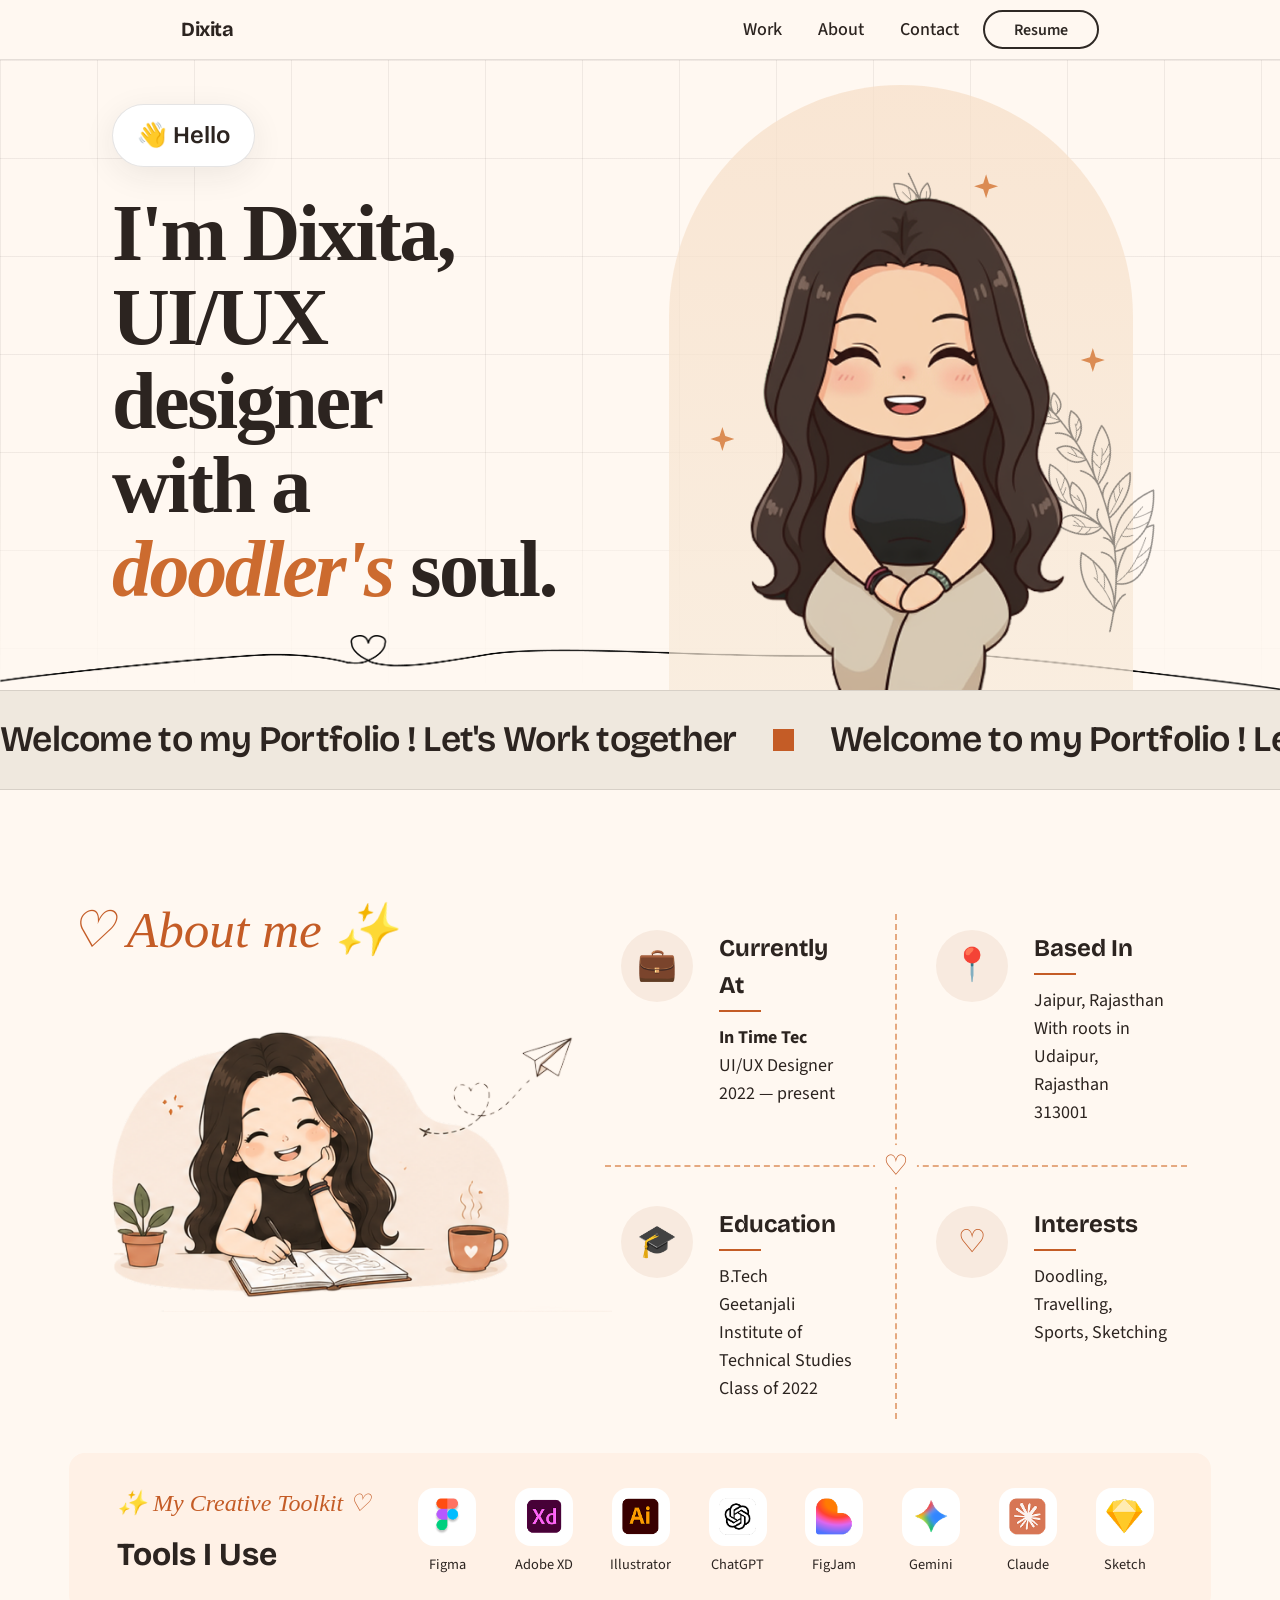
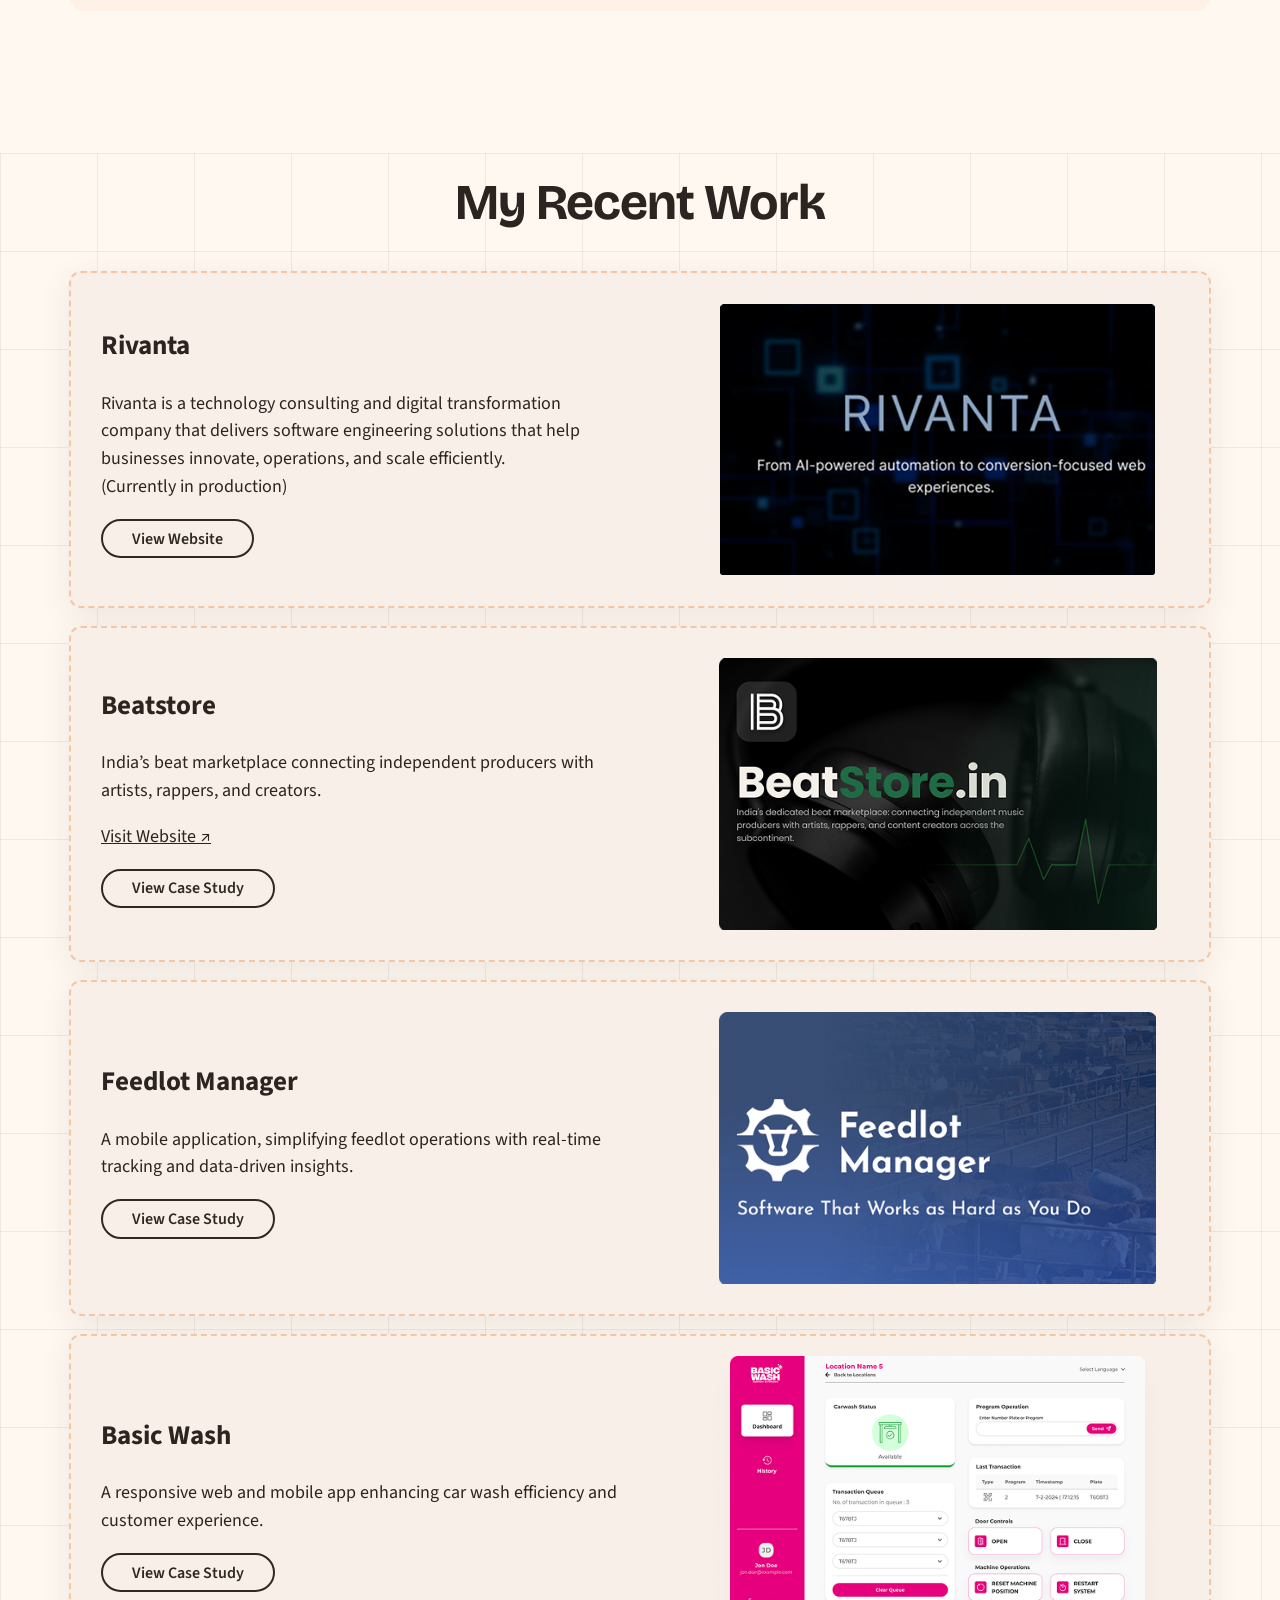
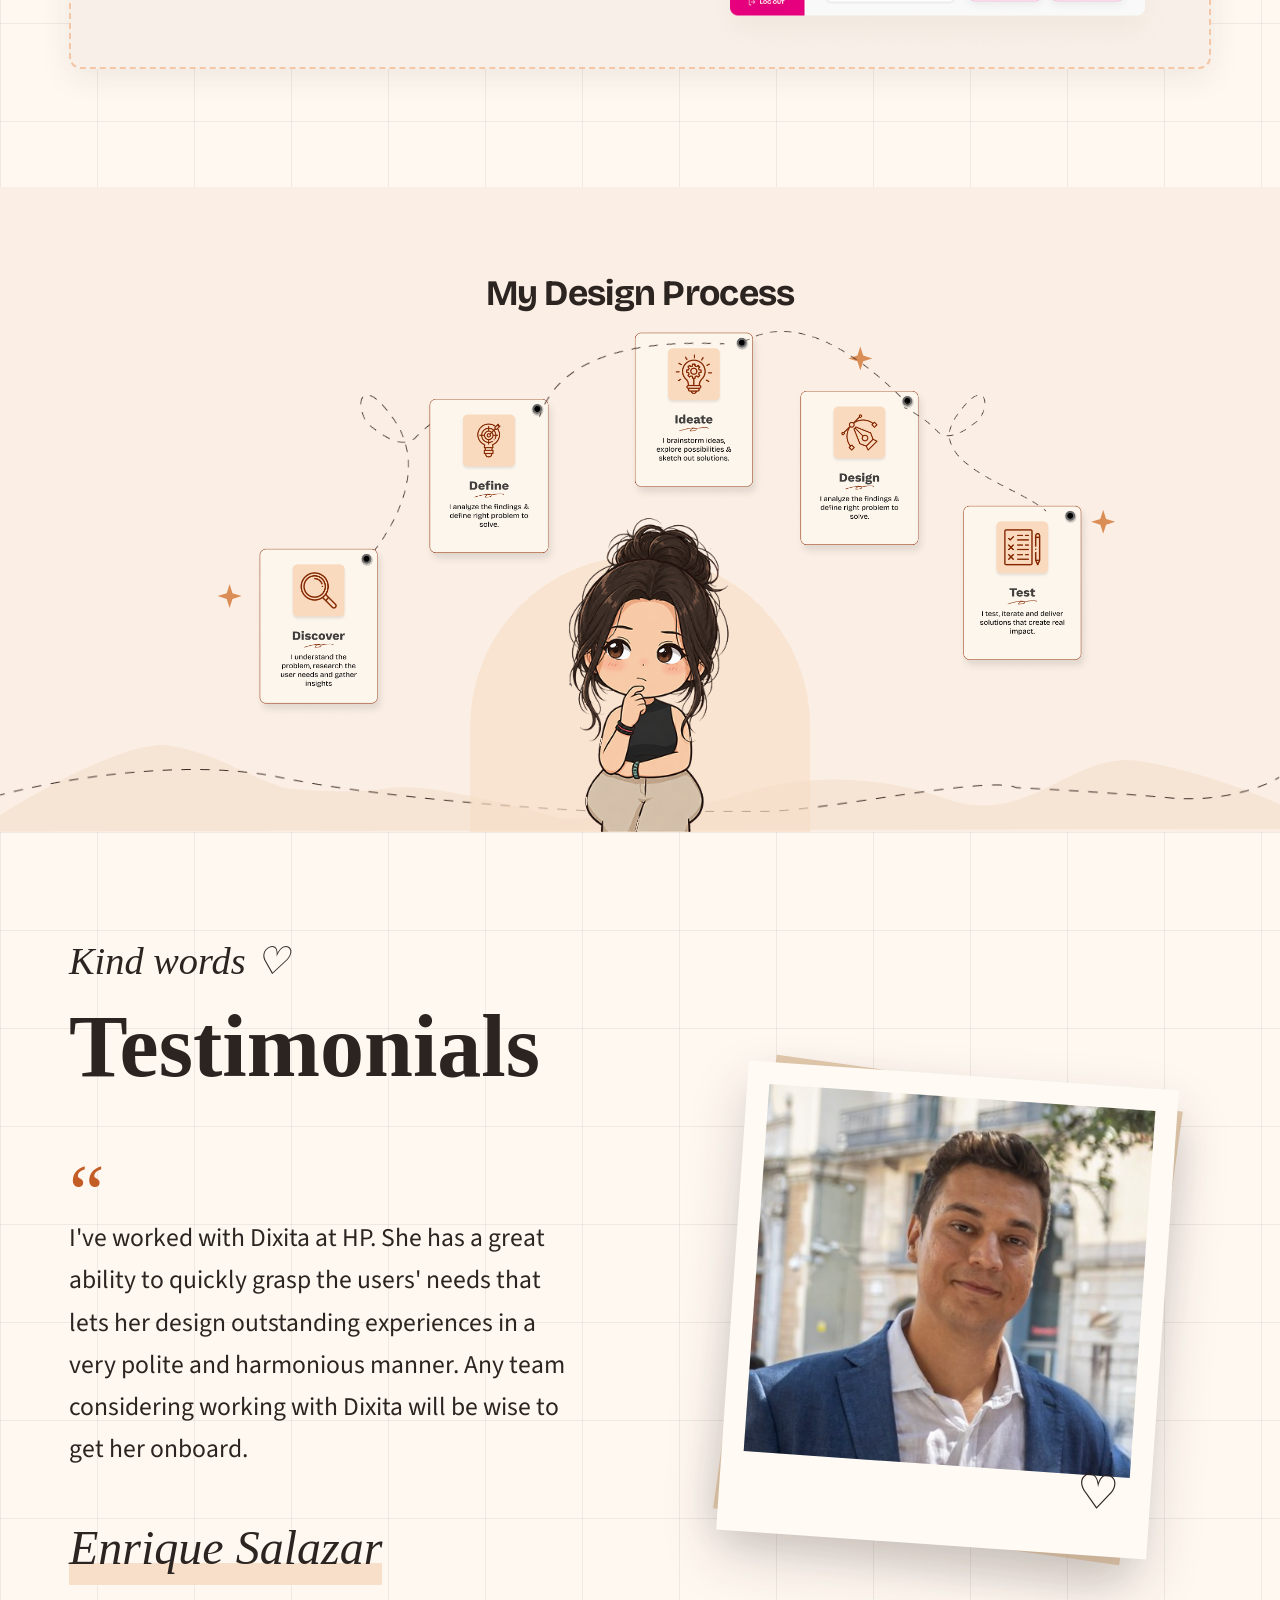
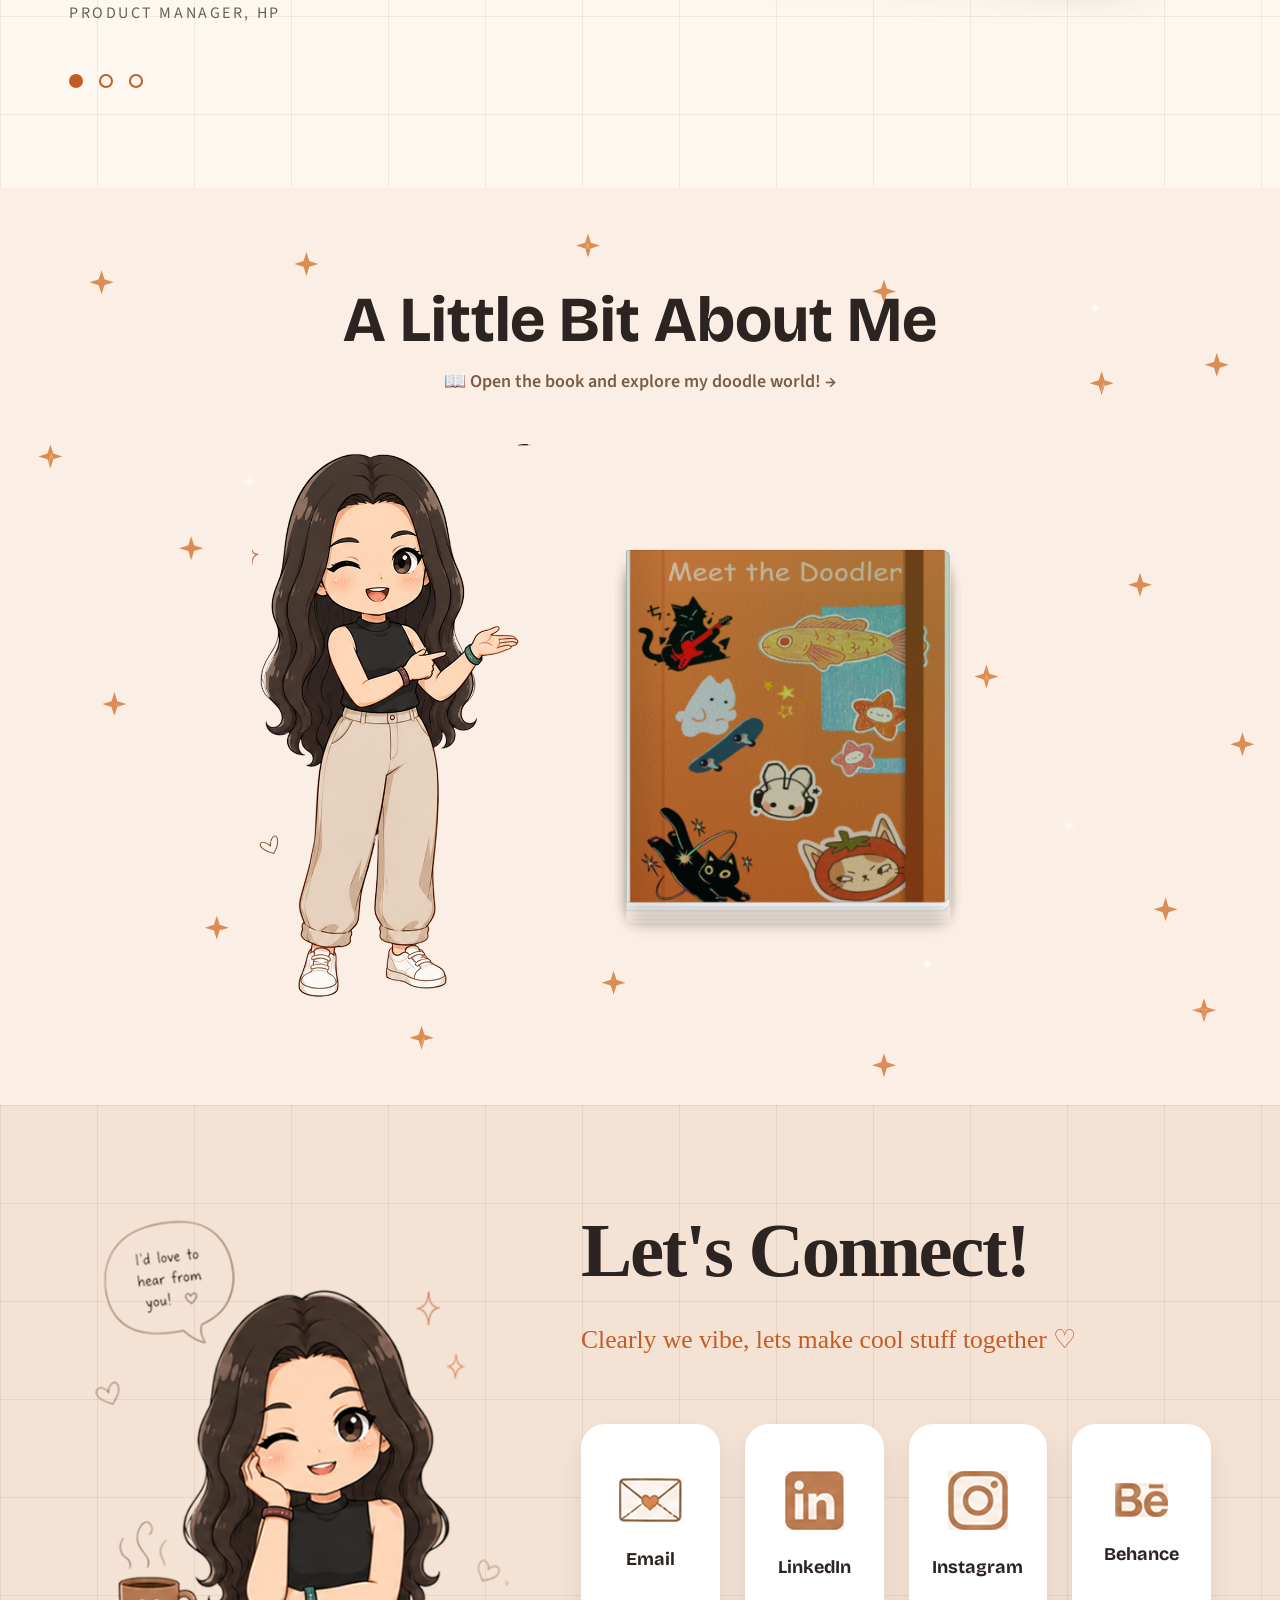
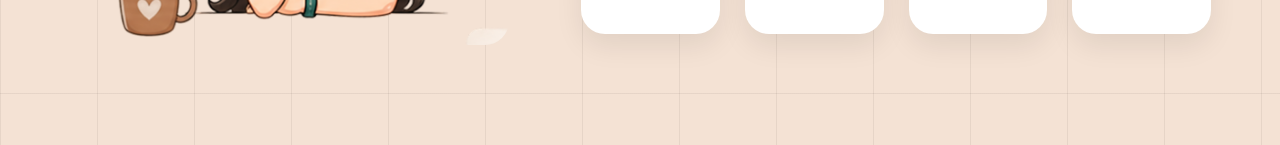
==== commit eb5cd2d3: "removed home" ====
--- a/portfolio/index.html
+++ b/portfolio/index.html
@@ -20,7 +20,7 @@
   <body>
     <a class="skip-link" href="#main">Skip to main content</a>
 
-    <header class="site-header">
+     <header class="site-header">
   <div class="site-header__inner">
 
     <!-- Left -->
@@ -43,7 +43,6 @@
       </label>
 
       <ul id="site-nav-menu" class="site-nav__list">
-        <li><a href="#home">Home</a></li>
         <li><a href="#work">Work</a></li>
         <li><a href="#about">About</a></li>
         <li><a href="#contact">Contact</a></li>
--- a/portfolio/styles.css
+++ b/portfolio/styles.css
@@ -158,6 +158,8 @@
 }
 
 /* Header */
+
+
 .site-header {
   position: sticky;
   top: 0;
@@ -168,16 +170,18 @@
 }
 
 .site-header__inner {
+   
   max-width: var(--container-max);
   margin: 0 auto;
   padding: var(--space-2) var(--container-pad);
   display: flex;
   align-items: center;
-  justify-content: space-between;
+  /* justify-content: space-between; */
   min-height: var(--header-height);
 }
 
 .logo {
+  margin-right: auto;
   font-family: var(--font-display);
   font-size: 1.25rem;
   font-weight: 700;
@@ -190,7 +194,8 @@
 }
 
 .site-nav {
-  position: relative;
+  /* position: relative; */
+  margin-right: 1.5rem;
 }
 
 .site-nav__checkbox {
@@ -233,8 +238,9 @@
   margin: 0;
   padding: 0;
   display: flex;
+  align-items: center;
   flex-direction: column;
-  gap: var(--space-1);
+  gap: 2rem;
   position: absolute;
   right: 0;
   top: calc(100% + var(--space-3));
@@ -273,6 +279,7 @@
 }
 
 @media (min-width: 48rem) {
+  
   .site-nav__toggle {
     display: none;
   }
@@ -1450,7 +1457,7 @@
   min-height: clamp(14rem, 40vw, 24rem);
 }
 .card__image--basicwash {
-  transform: scale(1.15);
+  transform: scale(1.17);
 }
 
 .work-card__media img {
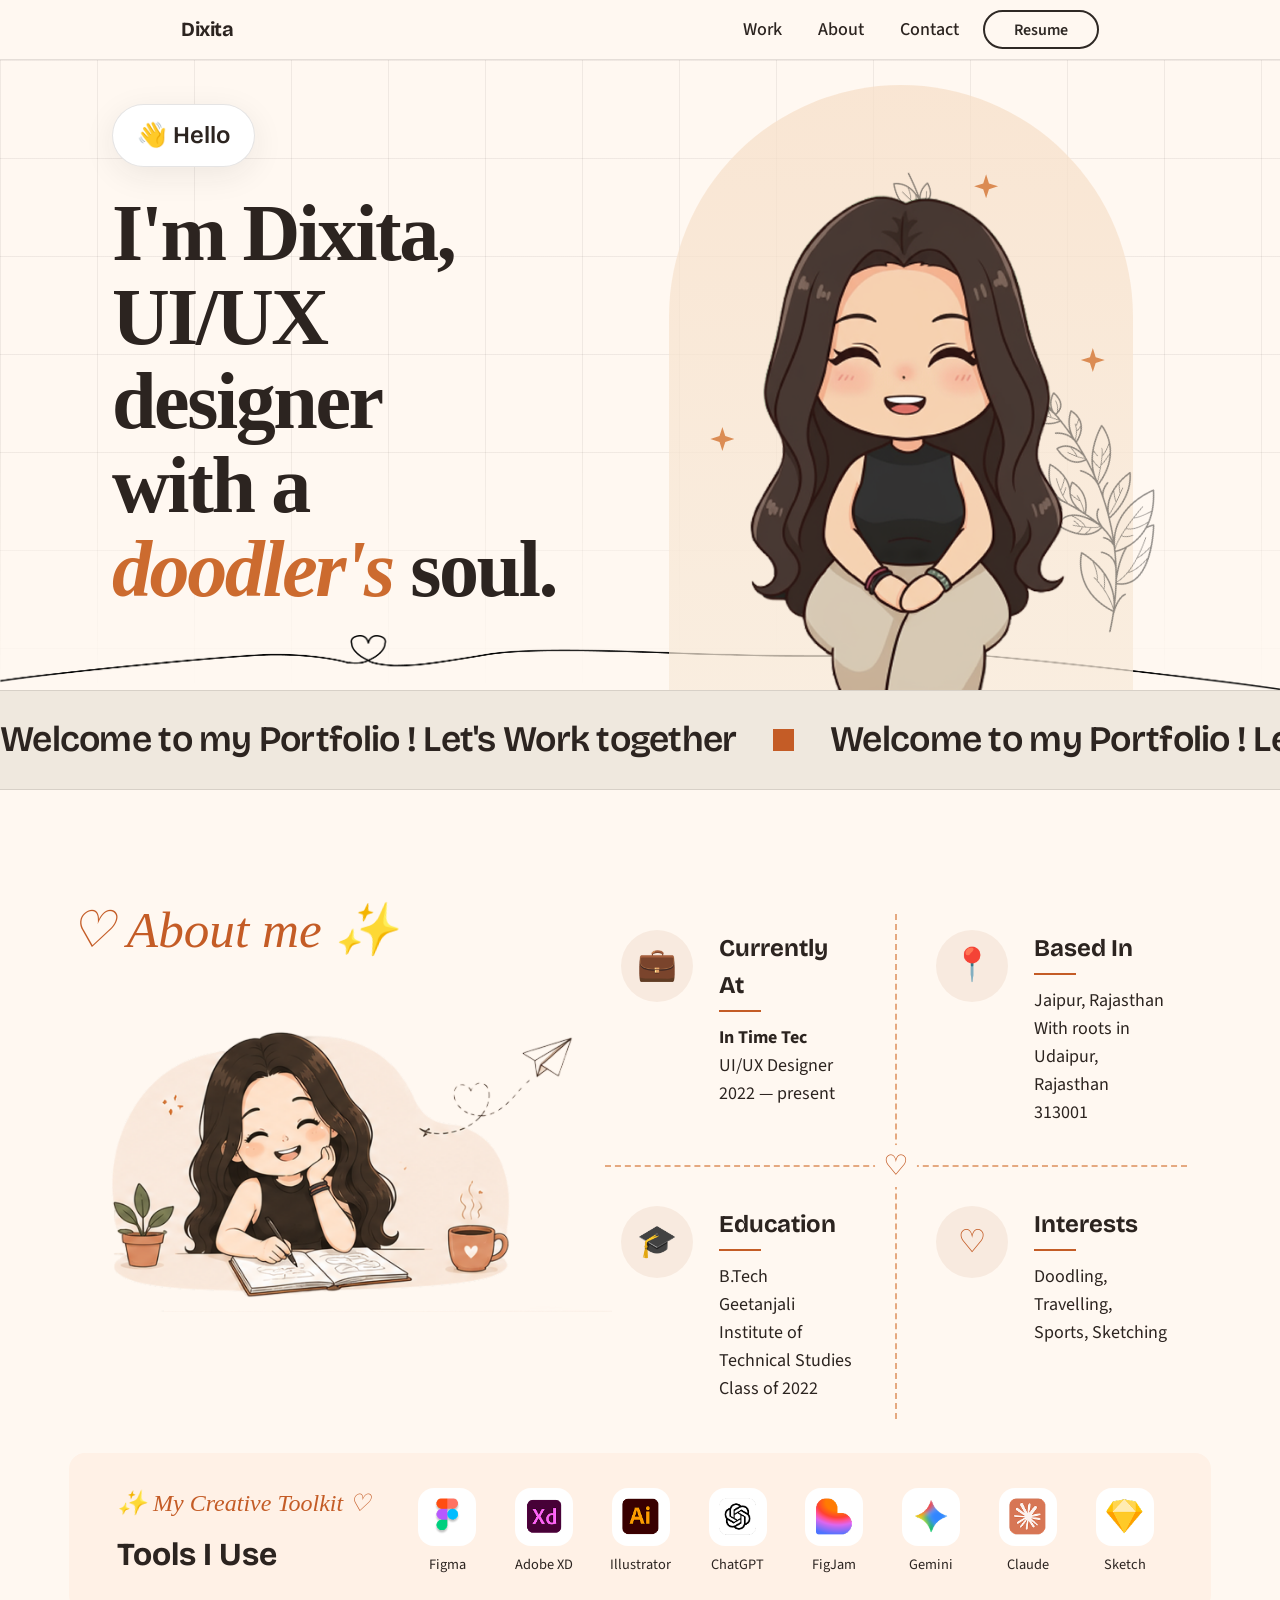
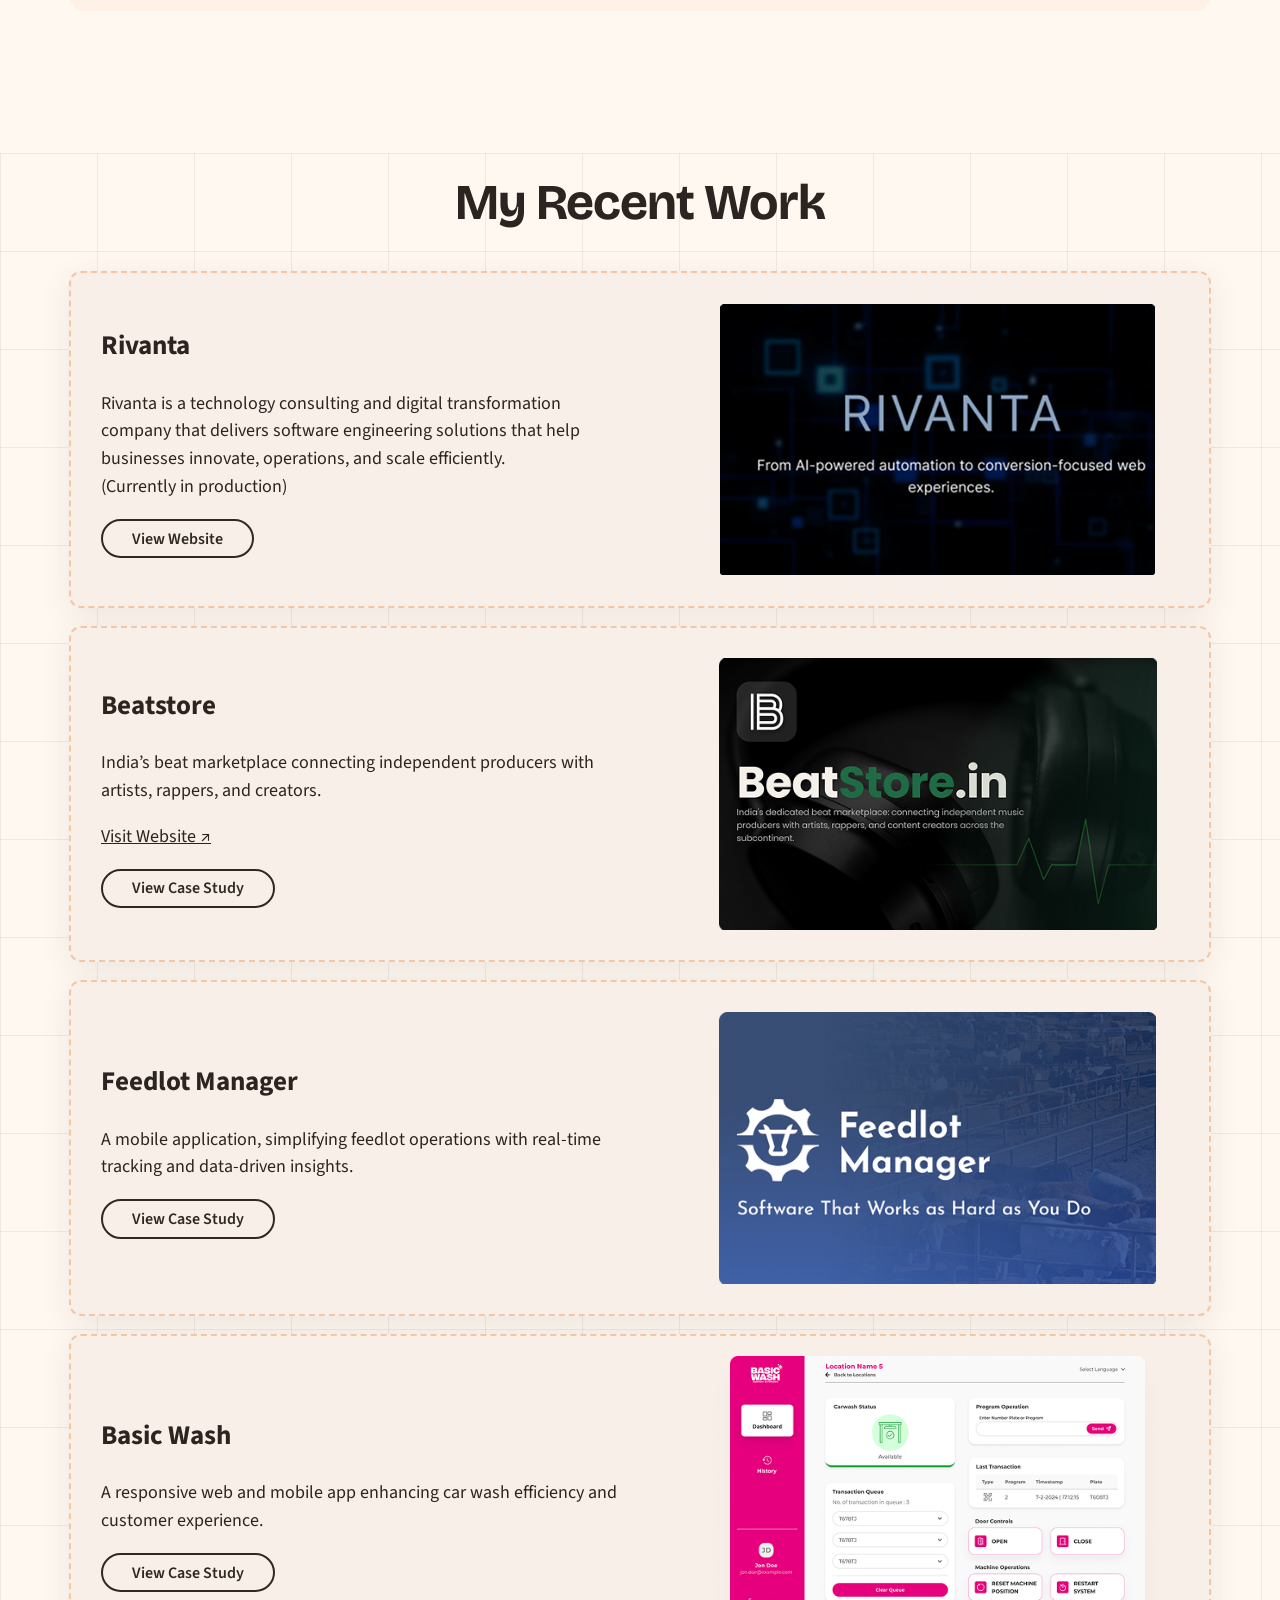
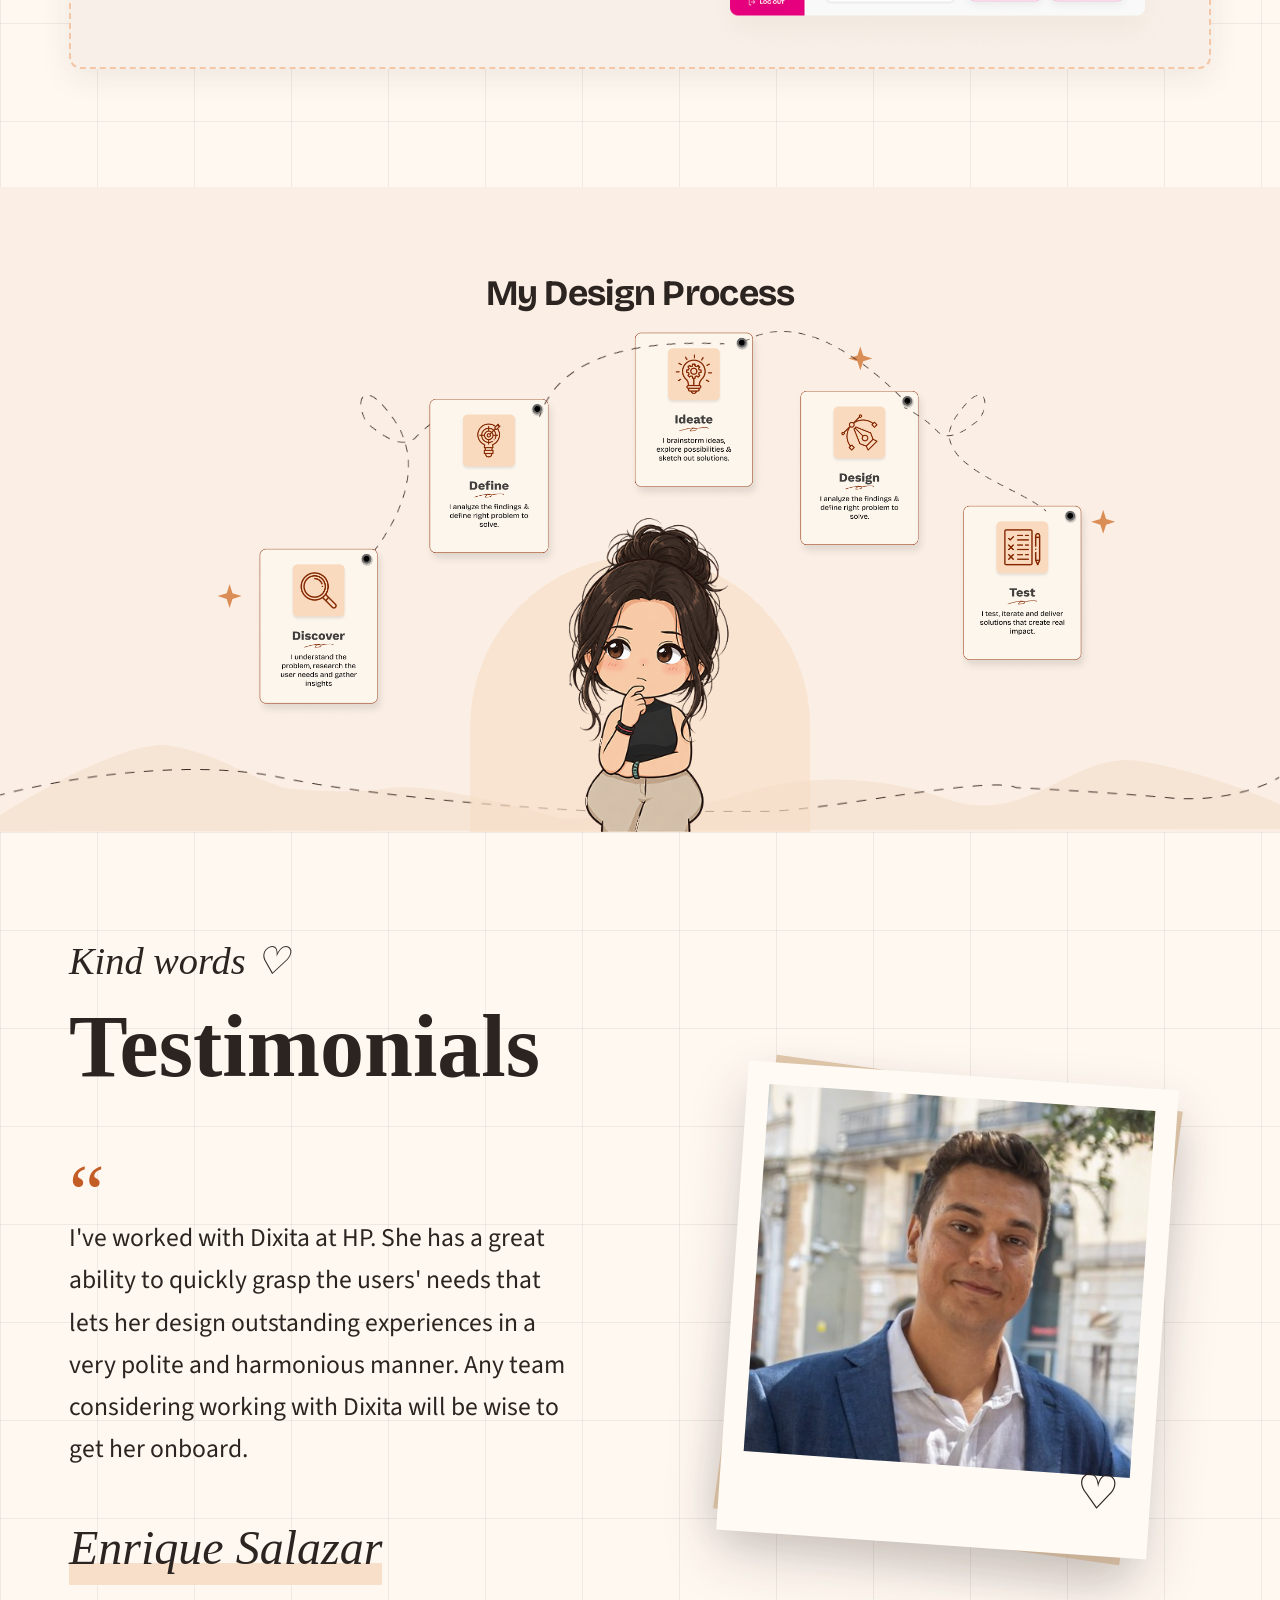
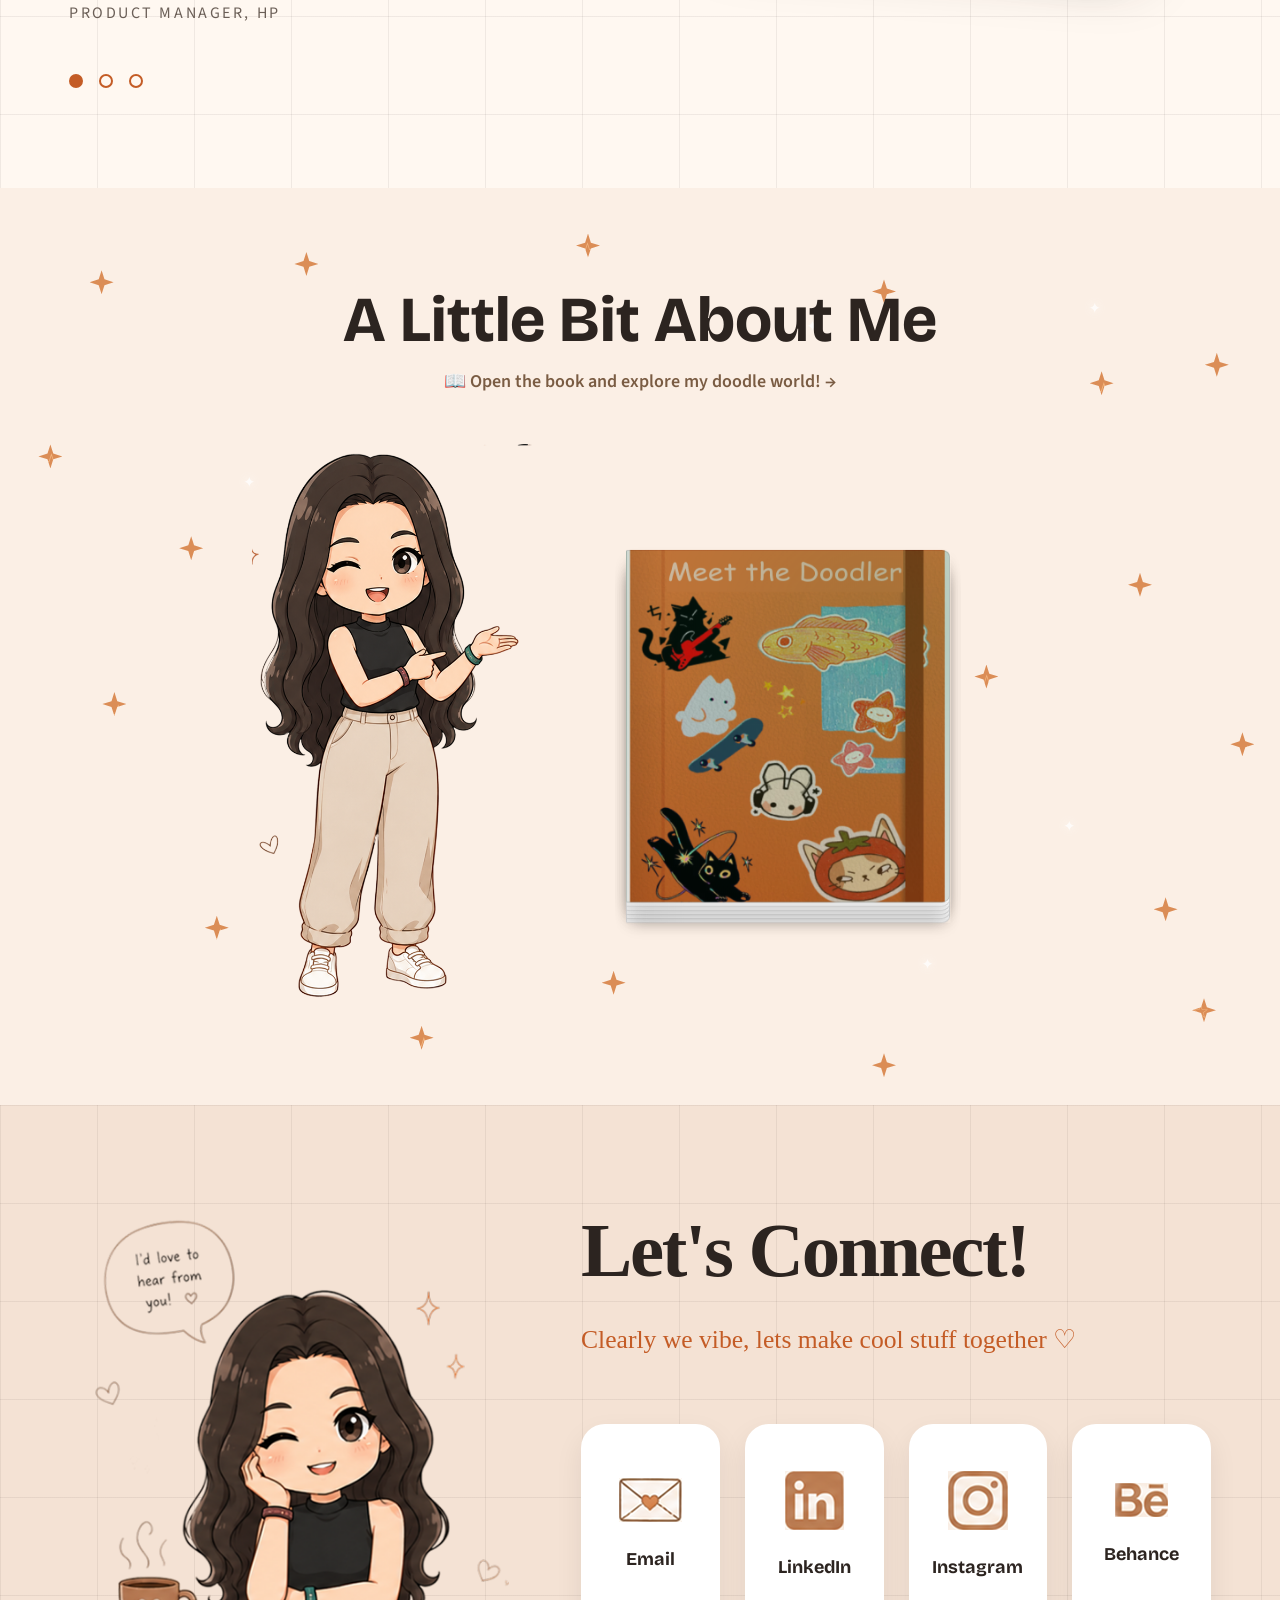
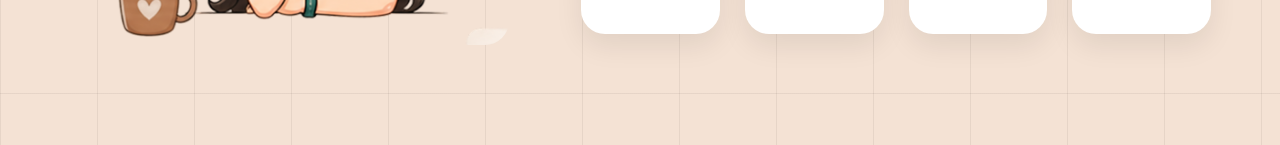
==== commit de177b1f: "fabicon added" ====
--- a/portfolio/index.html
+++ b/portfolio/index.html
@@ -8,6 +8,7 @@
       content="Dixita Sainik — UI/UX designer with a doodler's soul. Portfolio based on Figma frame Two (288:1553)."
     />
     <title>Dixita Sainik | UI/UX Designer</title>
+    <link rel="icon" type="image/png" href="assets/dixitayo.png" />
     <link rel="preconnect" href="https://fonts.googleapis.com" />
     <link rel="preconnect" href="https://fonts.gstatic.com" crossorigin />
     <link
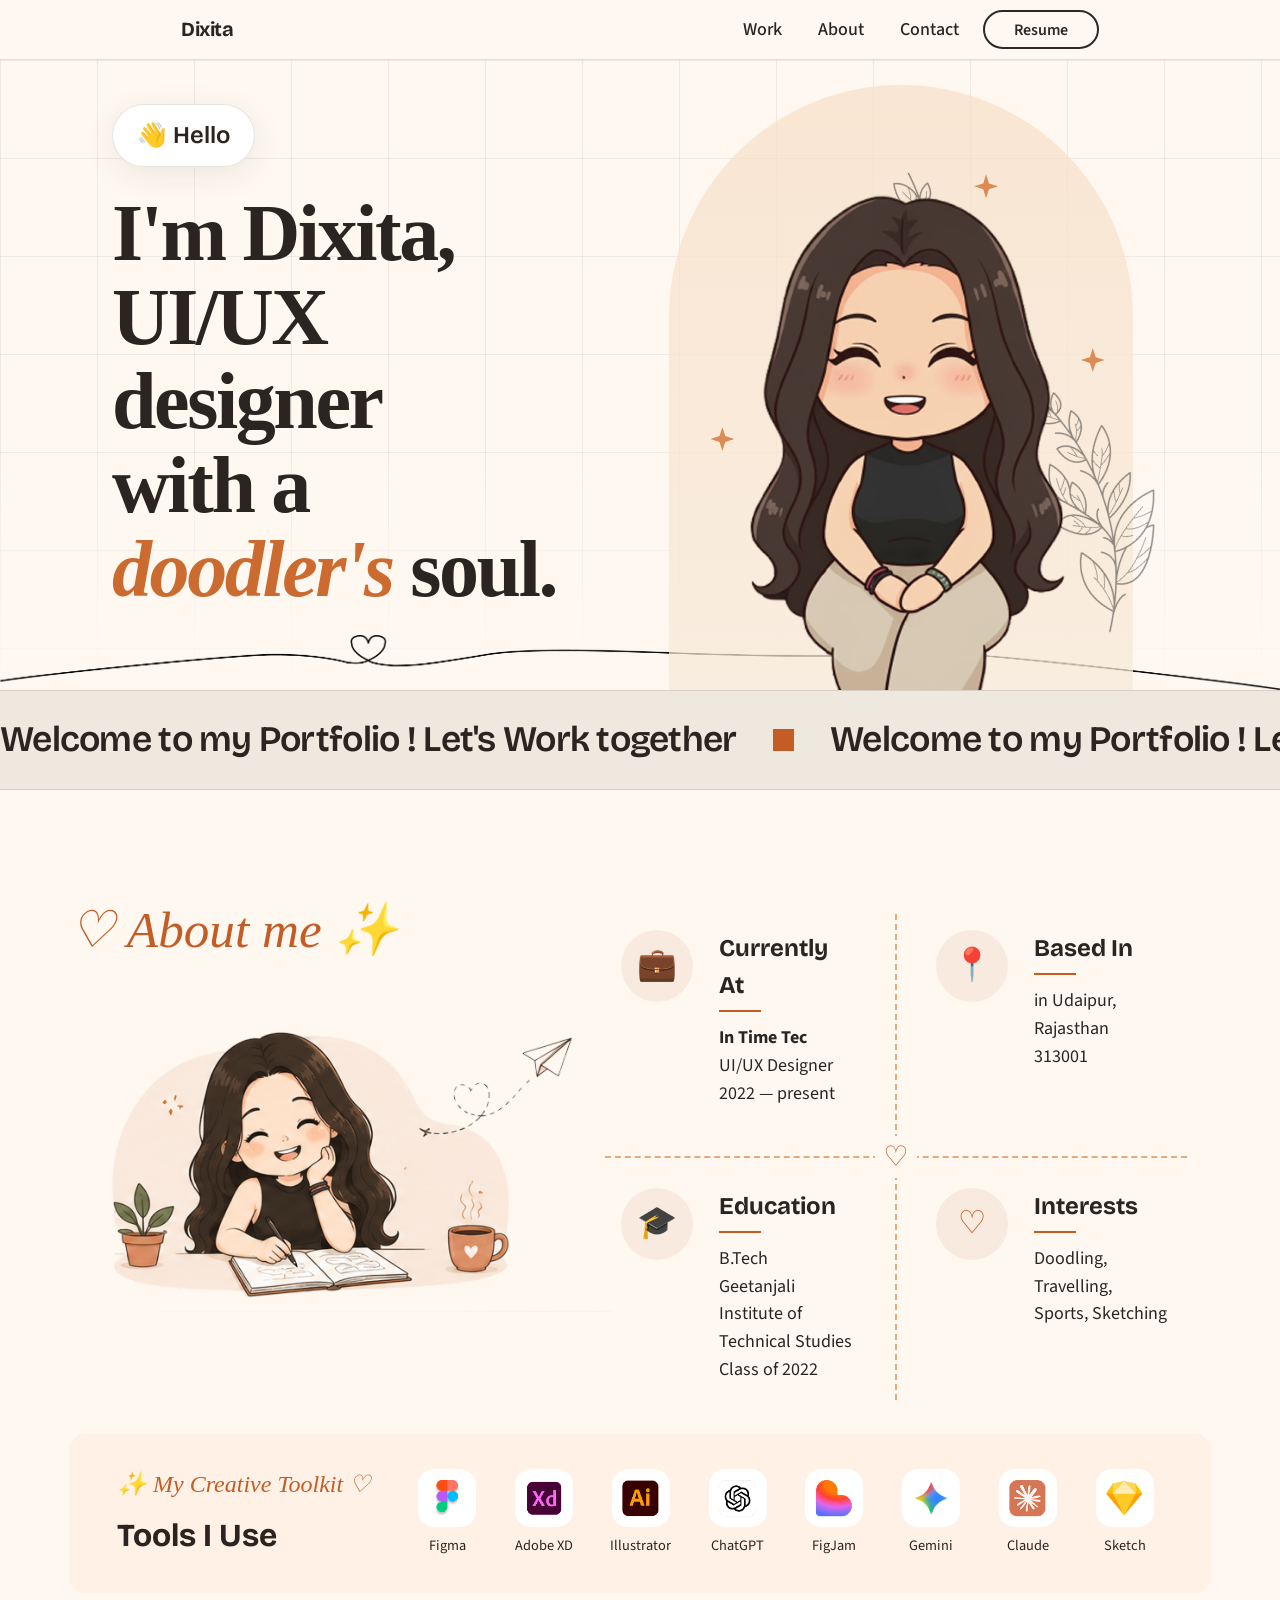
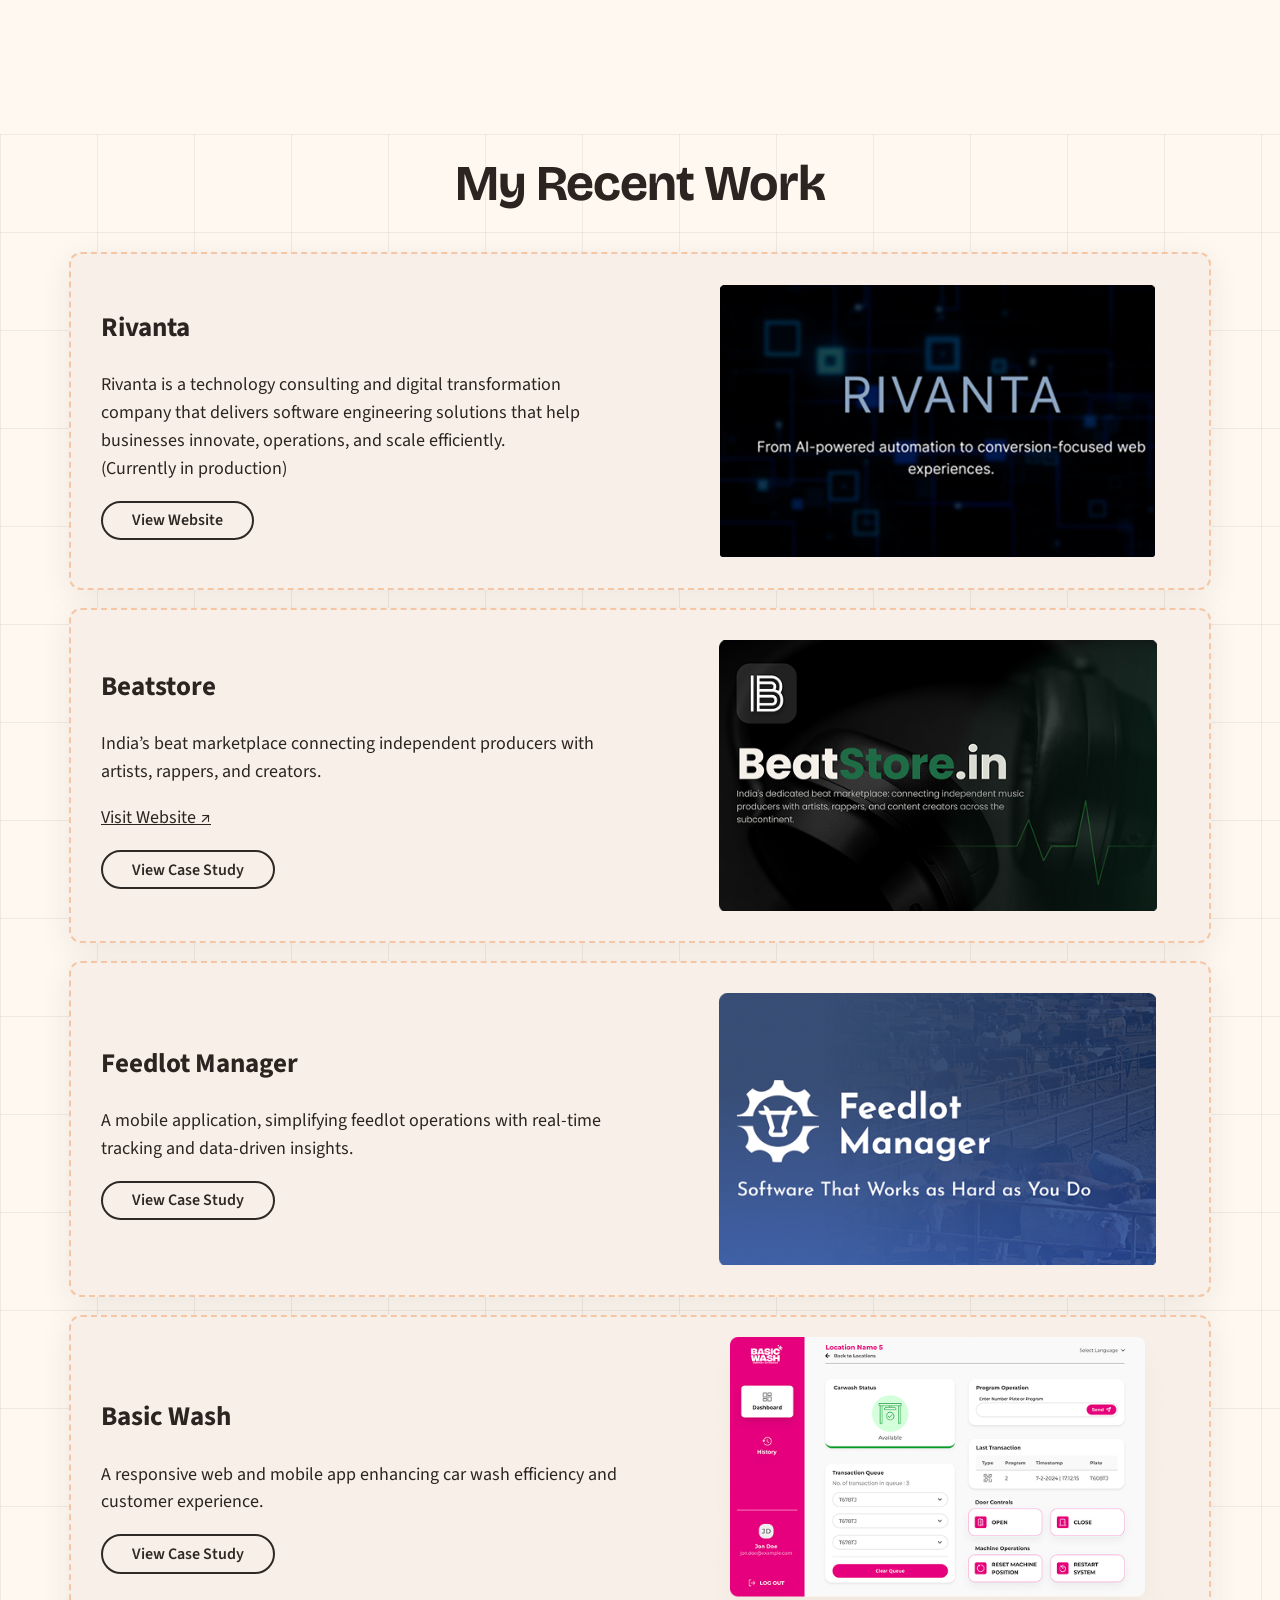
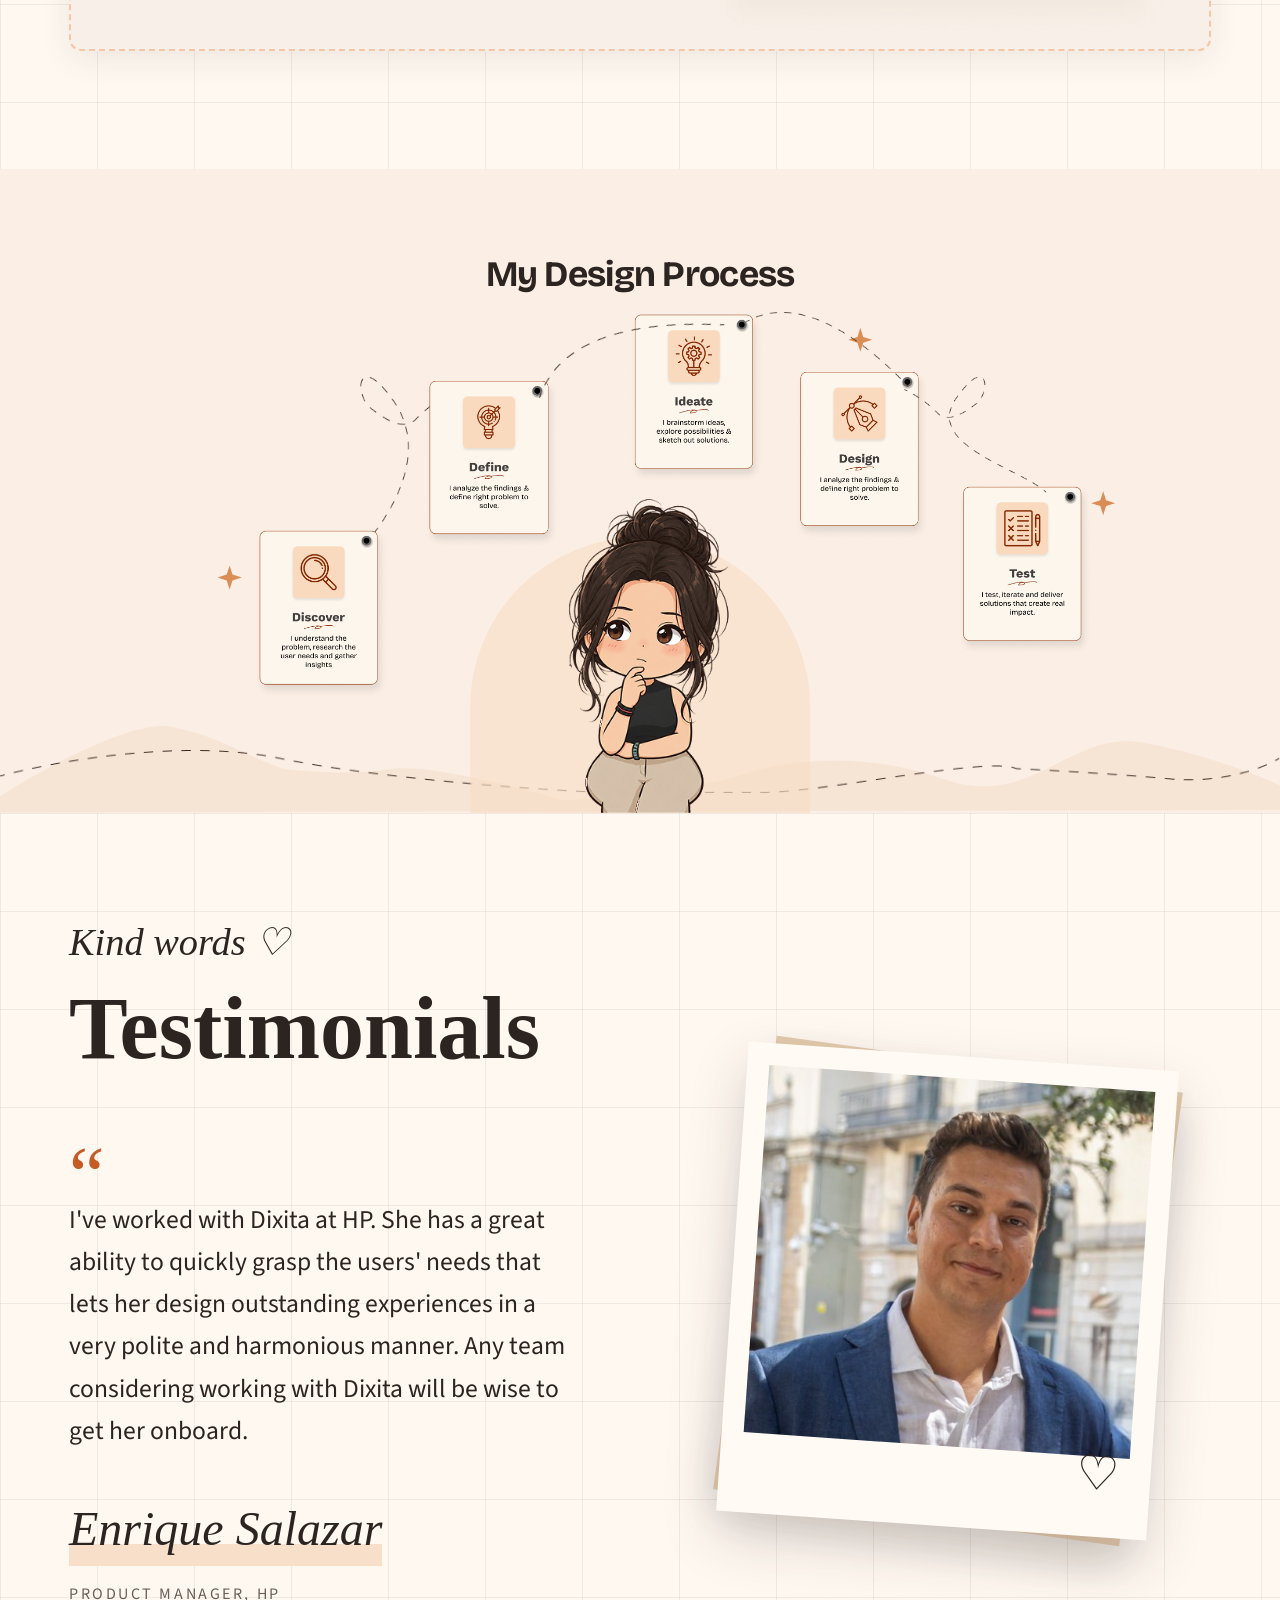
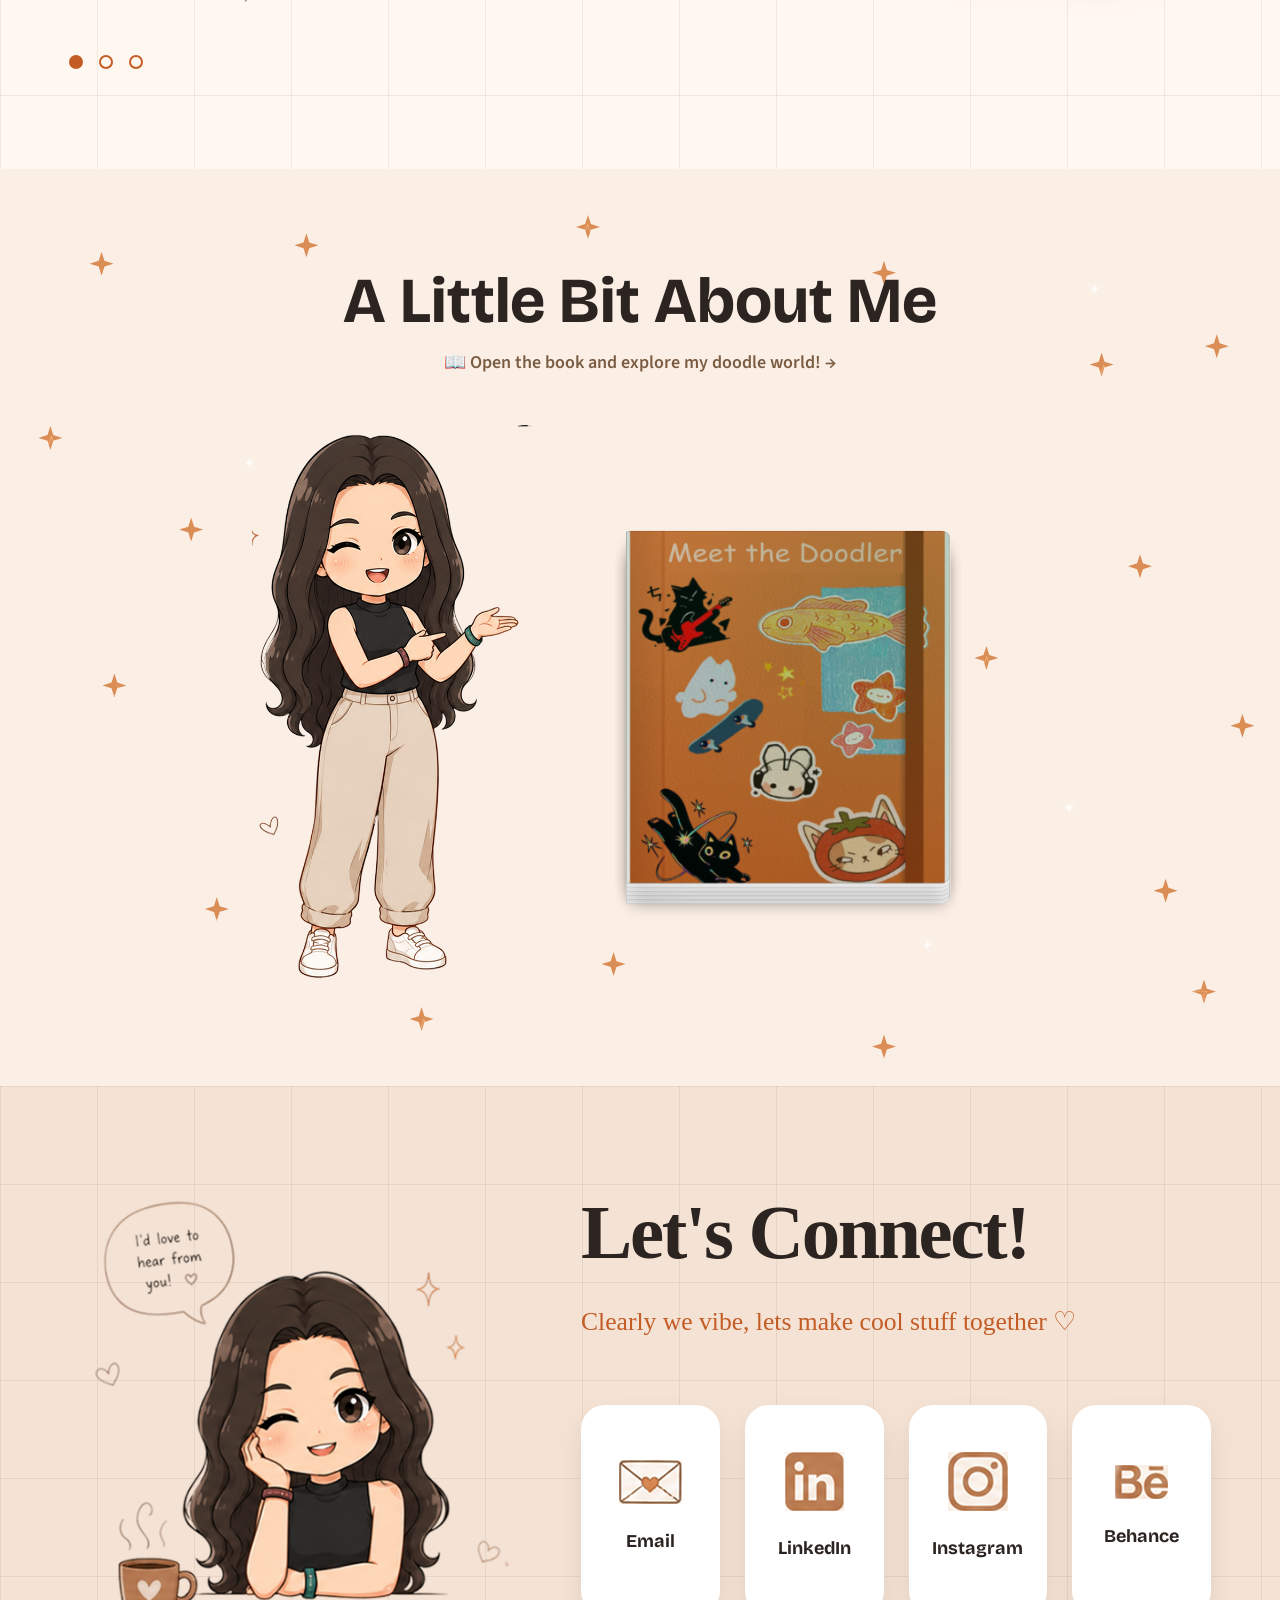
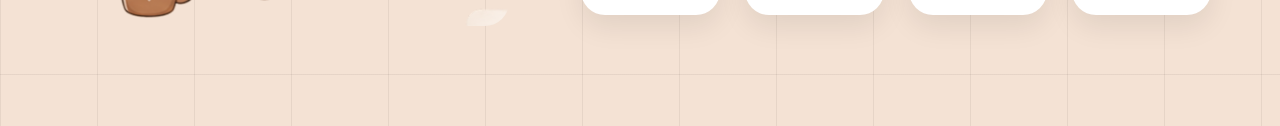
==== commit 2e97aaca: "updated location" ====
--- a/portfolio/index.html
+++ b/portfolio/index.html
@@ -51,7 +51,7 @@
     </nav>
 
     <!-- Right -->
-    <a href="https://drive.google.com/file/d/1X-KaEbP8gQgExmr7Z5n8q9vnEg4DzqtU/view?usp=sharing" class="resume-button ">Resume</a>
+    <a href="https://drive.google.com/file/d/1YpQpz1FBH5E7QM8qKl_FW-0As6y2ETIO/view?usp=sharing" class="resume-button ">Resume</a>
 
   </div>
 </header>
@@ -179,7 +179,7 @@
             <div class="about-icon">📍</div>
             <div>
               <h3>Based In</h3>
-              <p>Jaipur, Rajasthan<br>With roots in Udaipur, Rajasthan<br>313001</p>
+              <p>in Udaipur, Rajasthan<br>313001</p>
             </div>
           </article>
 
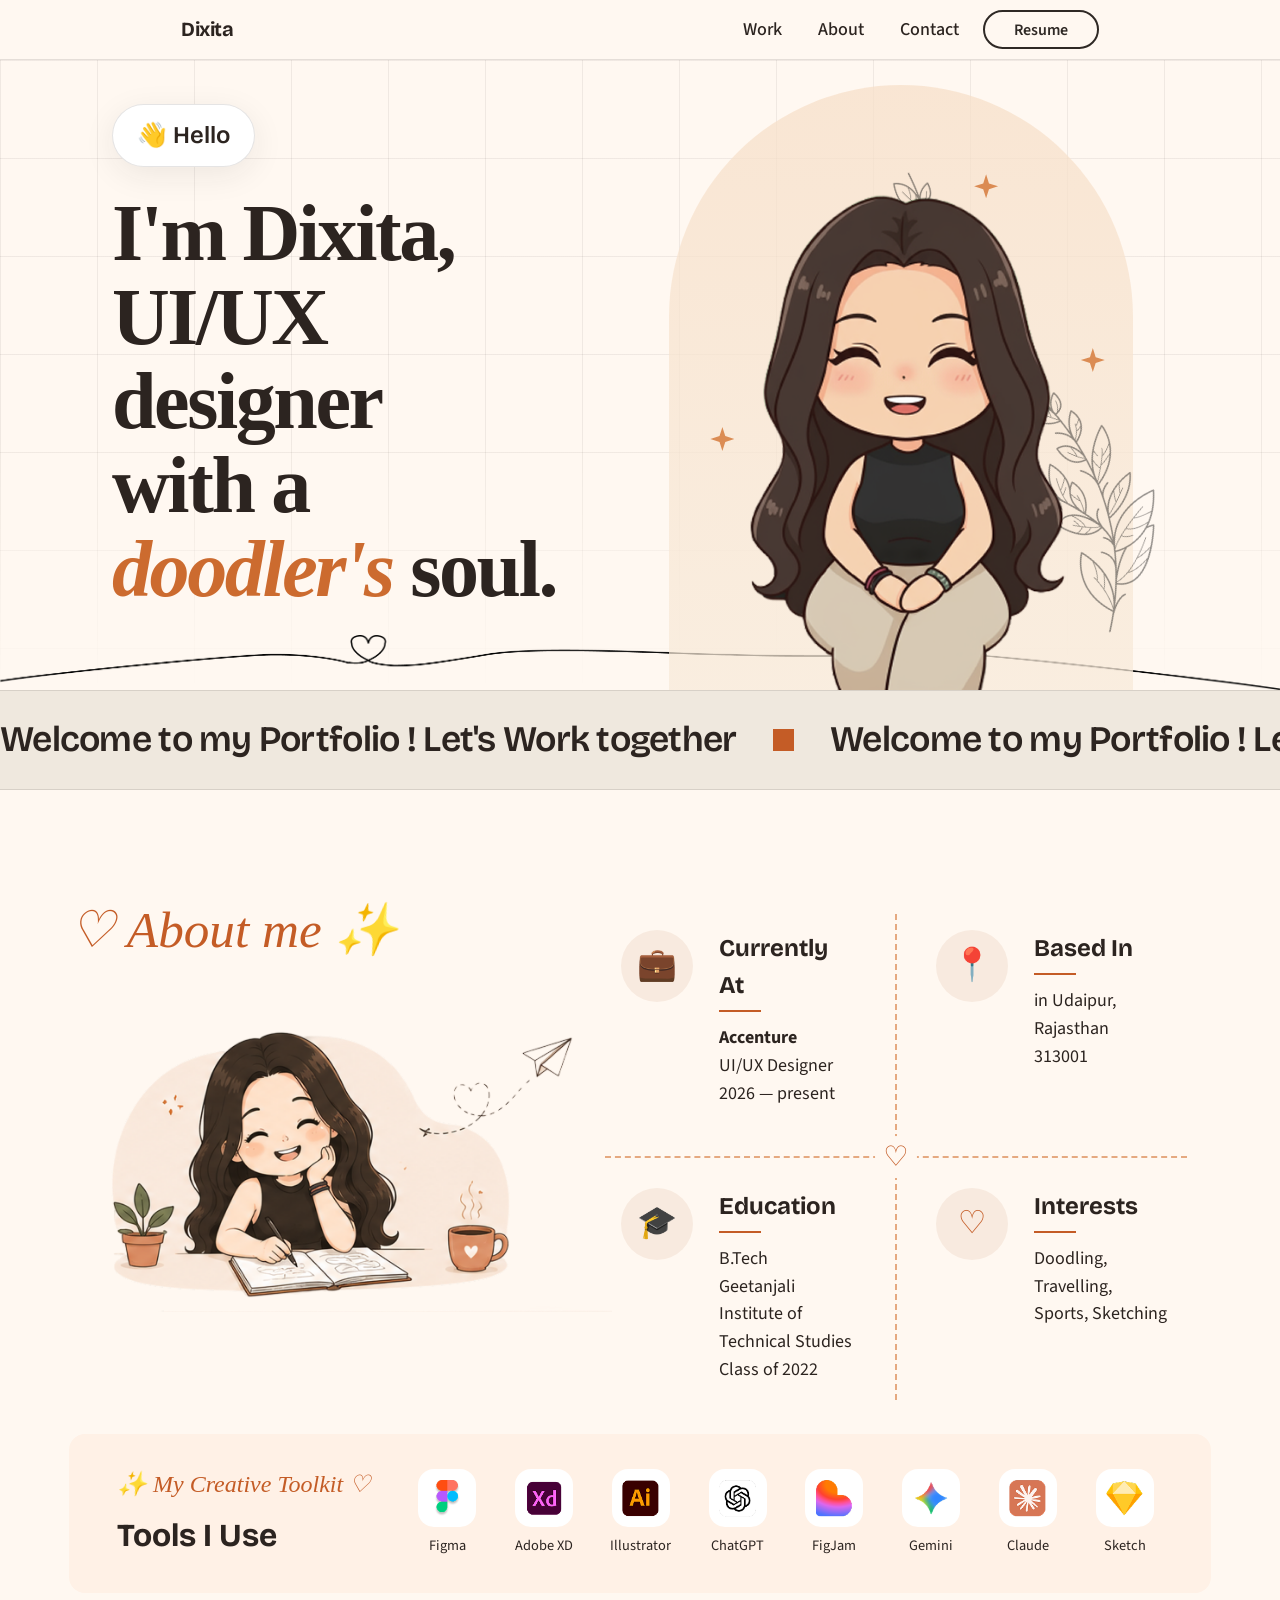
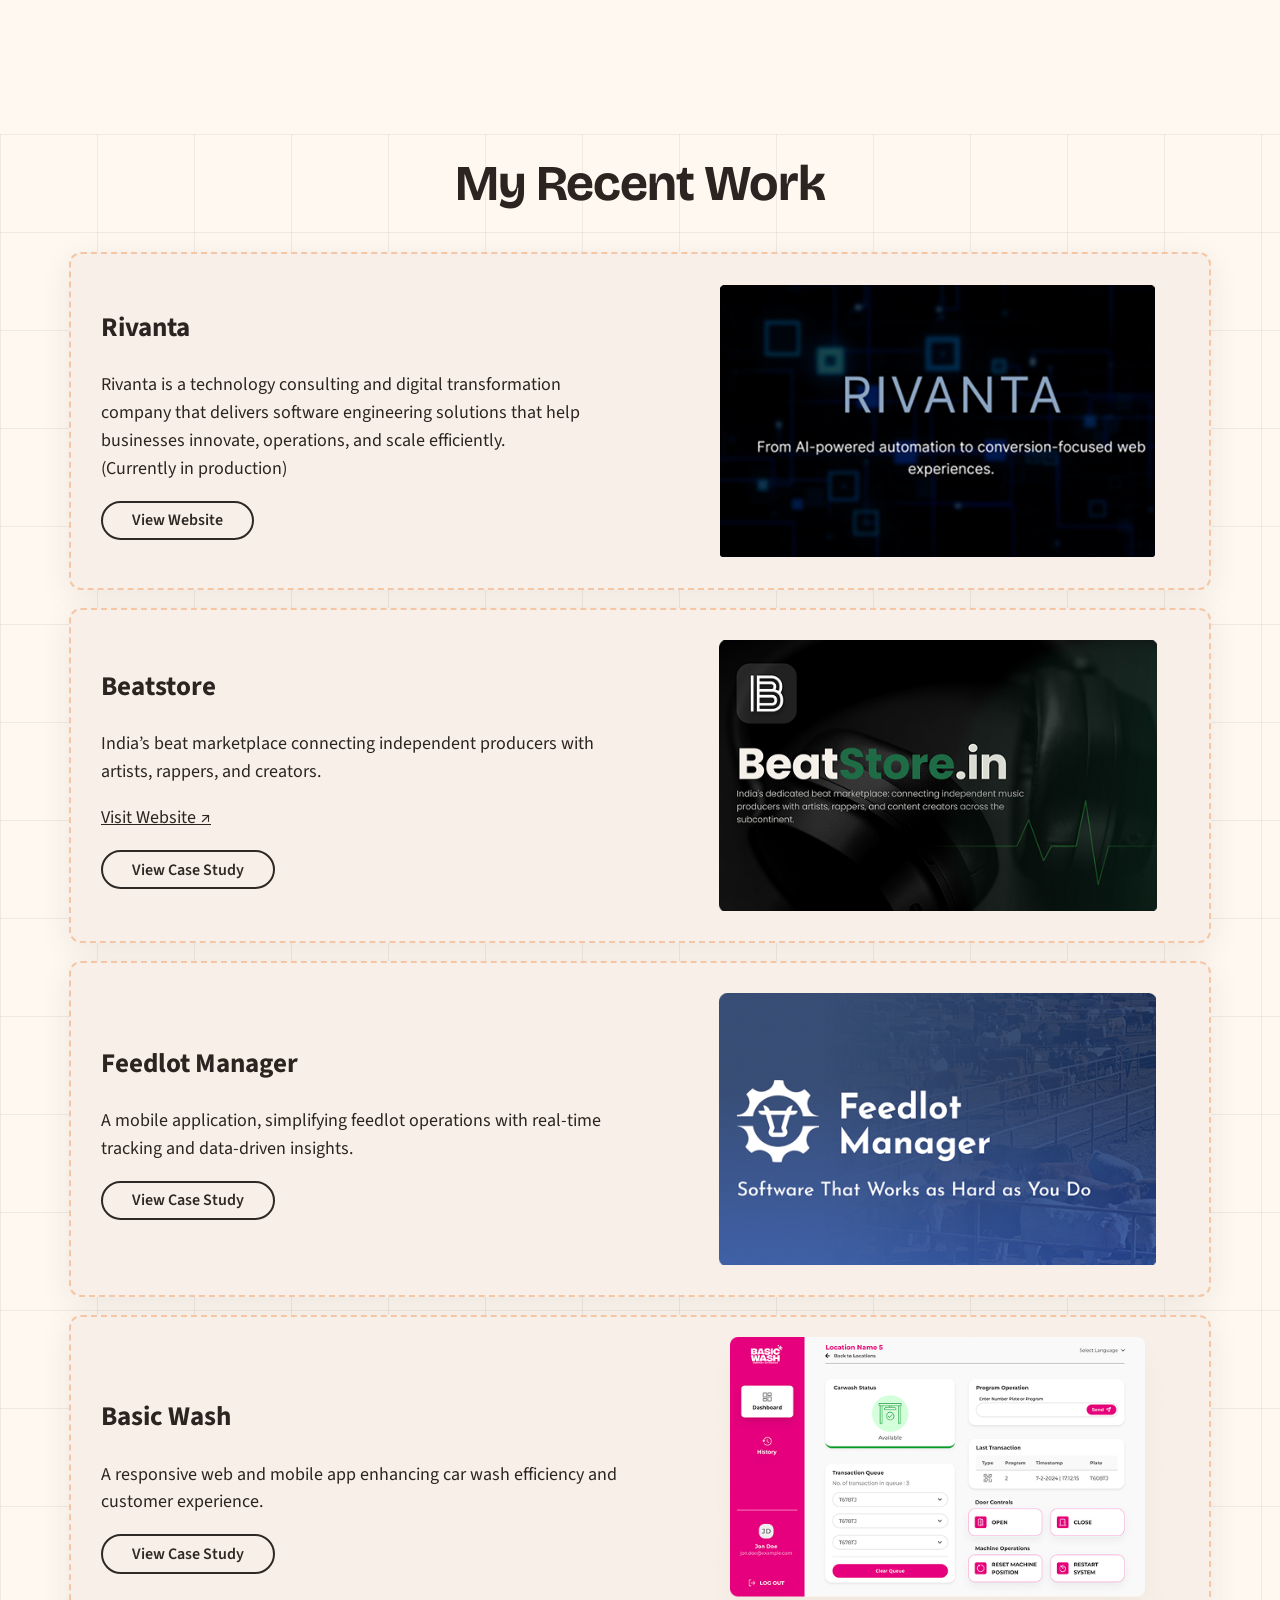
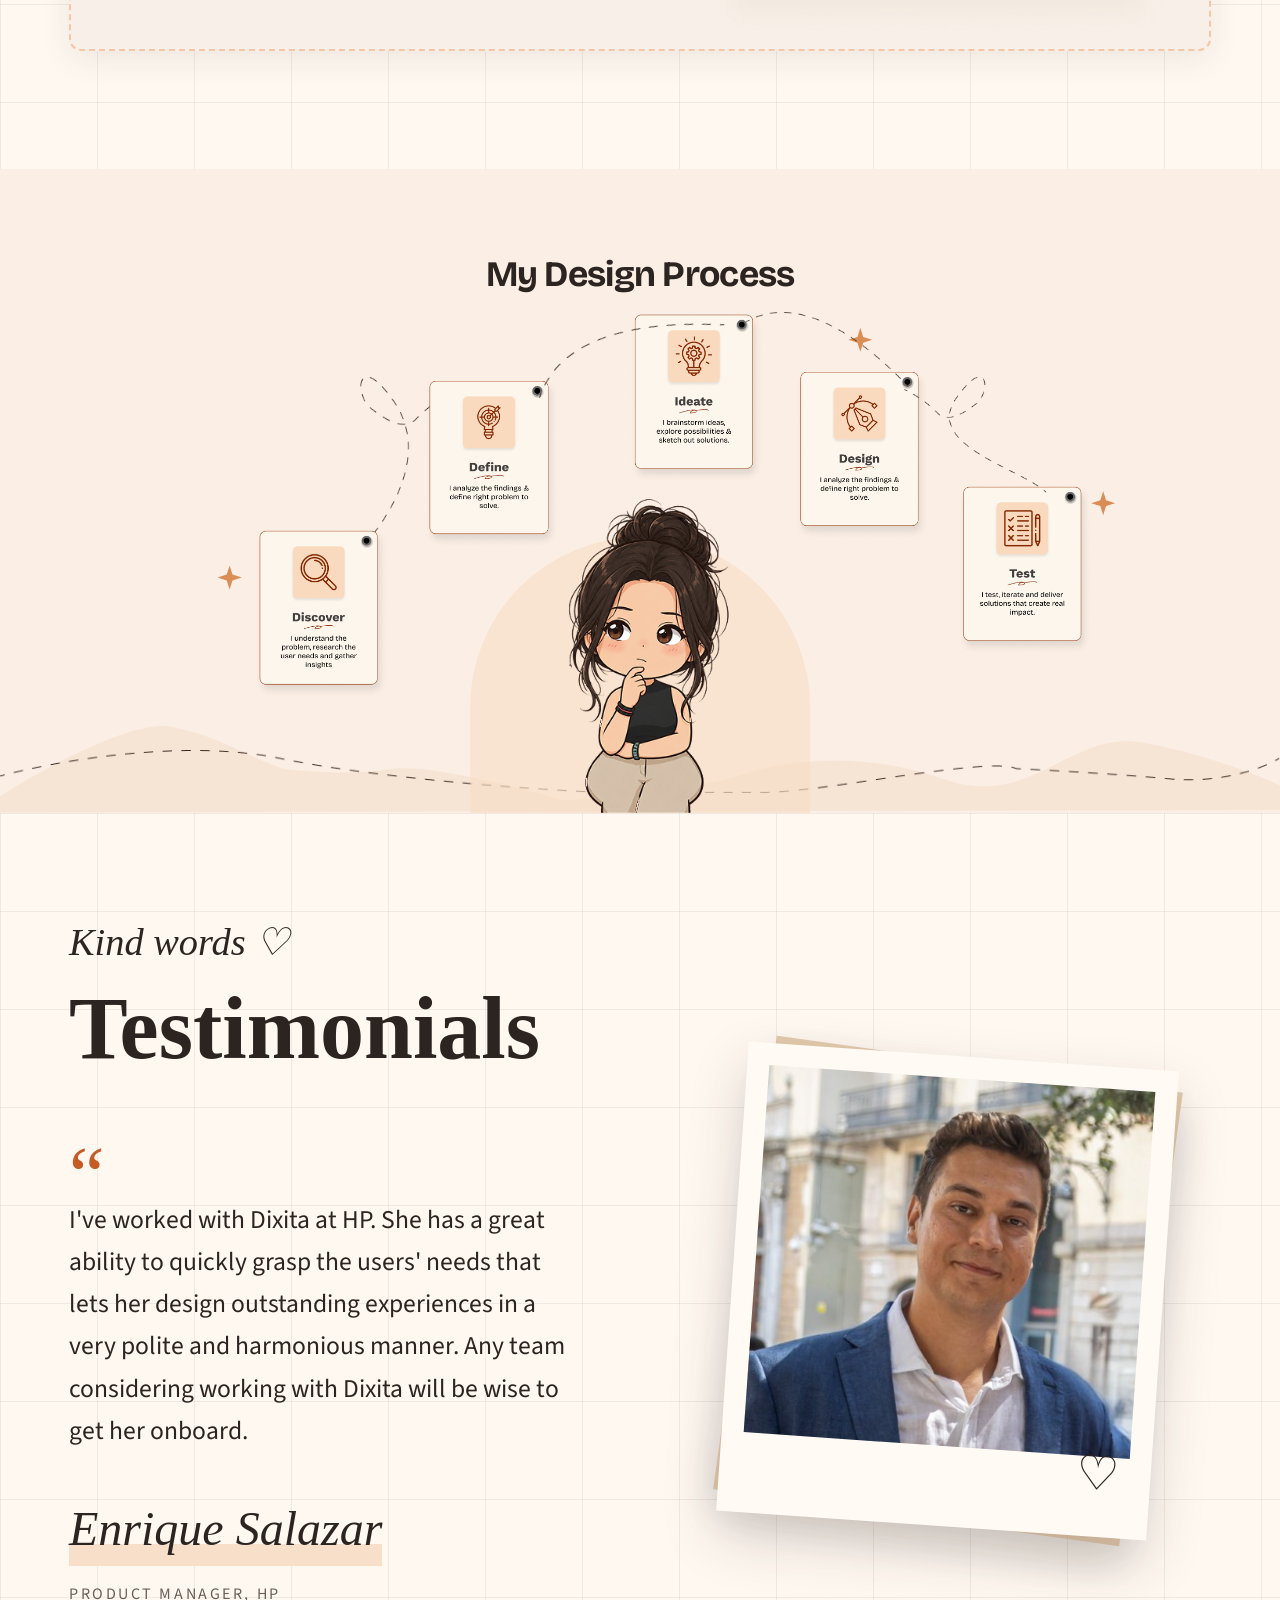
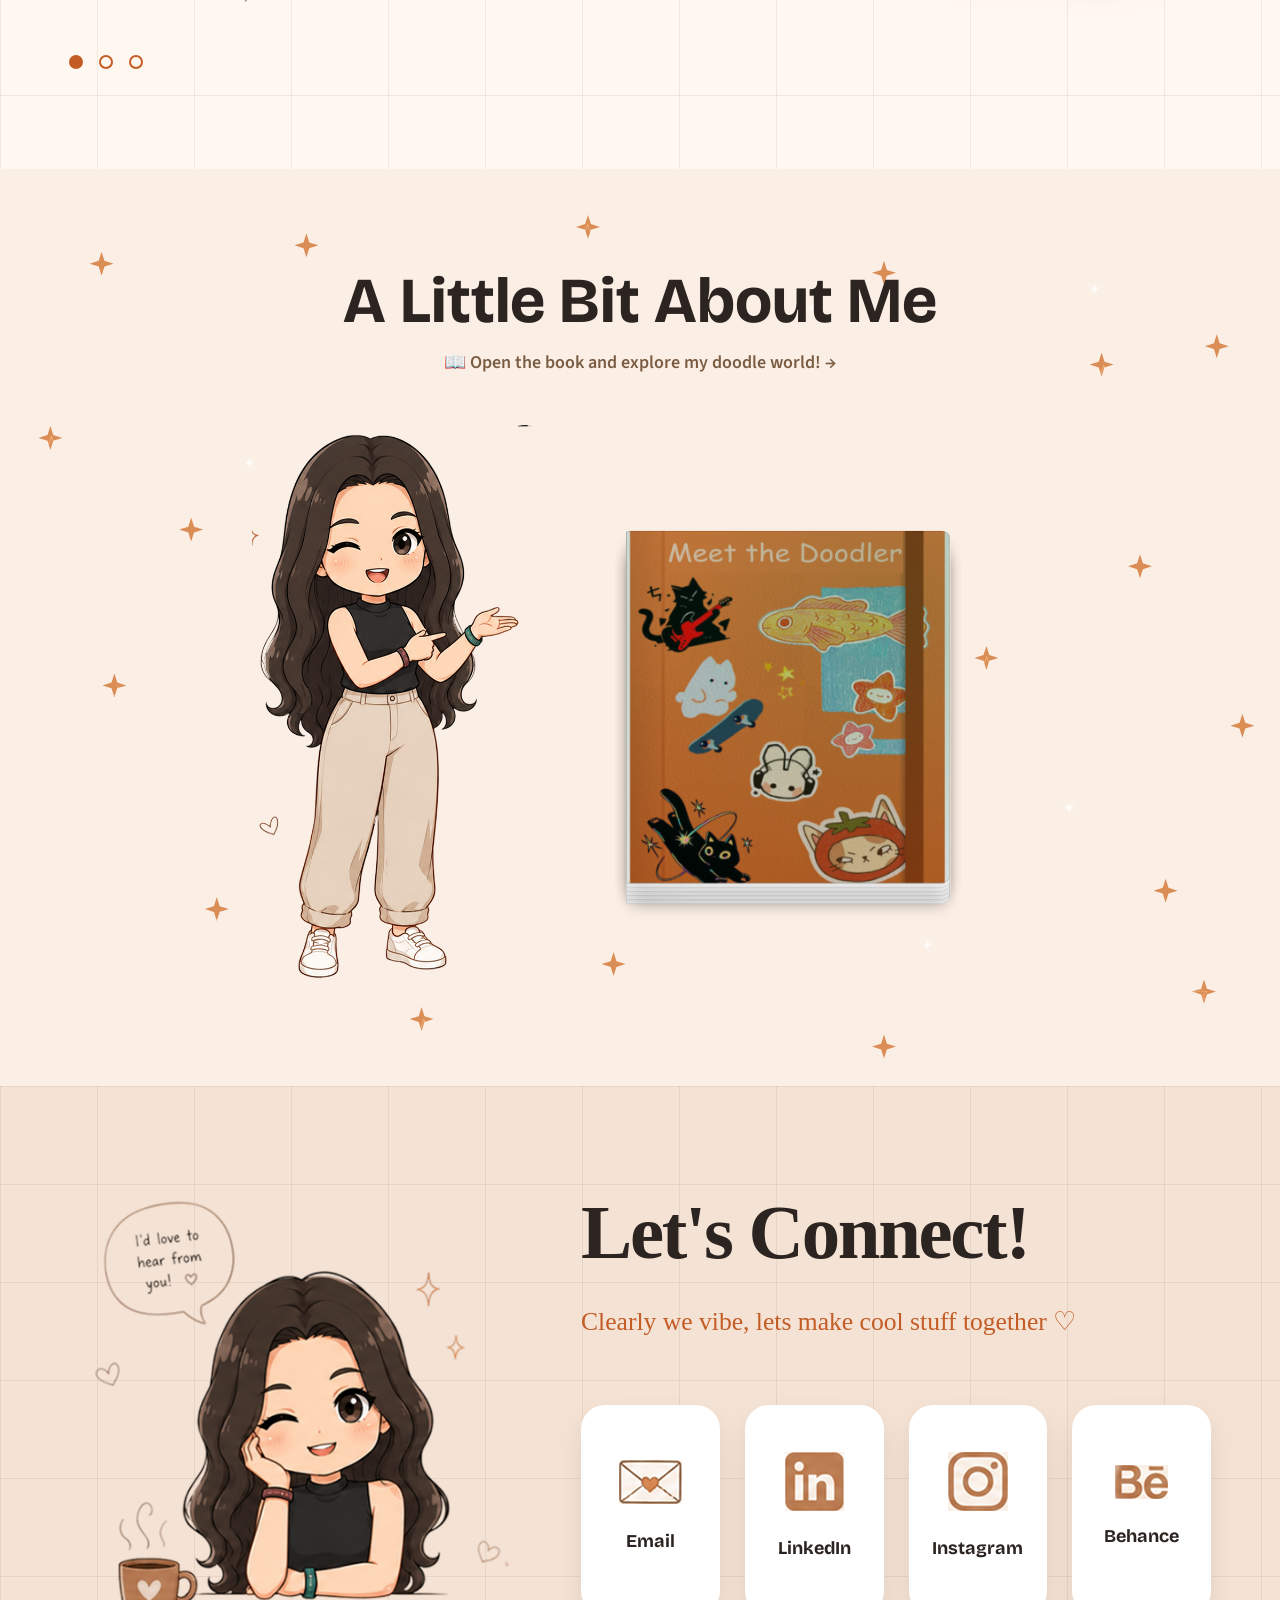
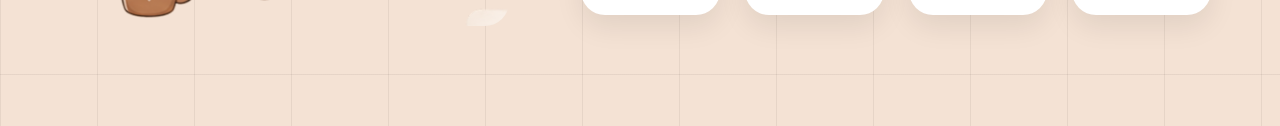
==== commit 9763c022: "Update index.html Updated company name" ====
--- a/portfolio/index.html
+++ b/portfolio/index.html
@@ -171,7 +171,7 @@
             <div class="about-icon">💼</div>
             <div>
               <h3>Currently At</h3>
-              <p><strong>In Time Tec</strong><br>UI/UX Designer<br>2022 — present</p>
+              <p><strong>Accenture</strong><br>UI/UX Designer<br>2026 — present</p>
             </div>
           </article>
 
